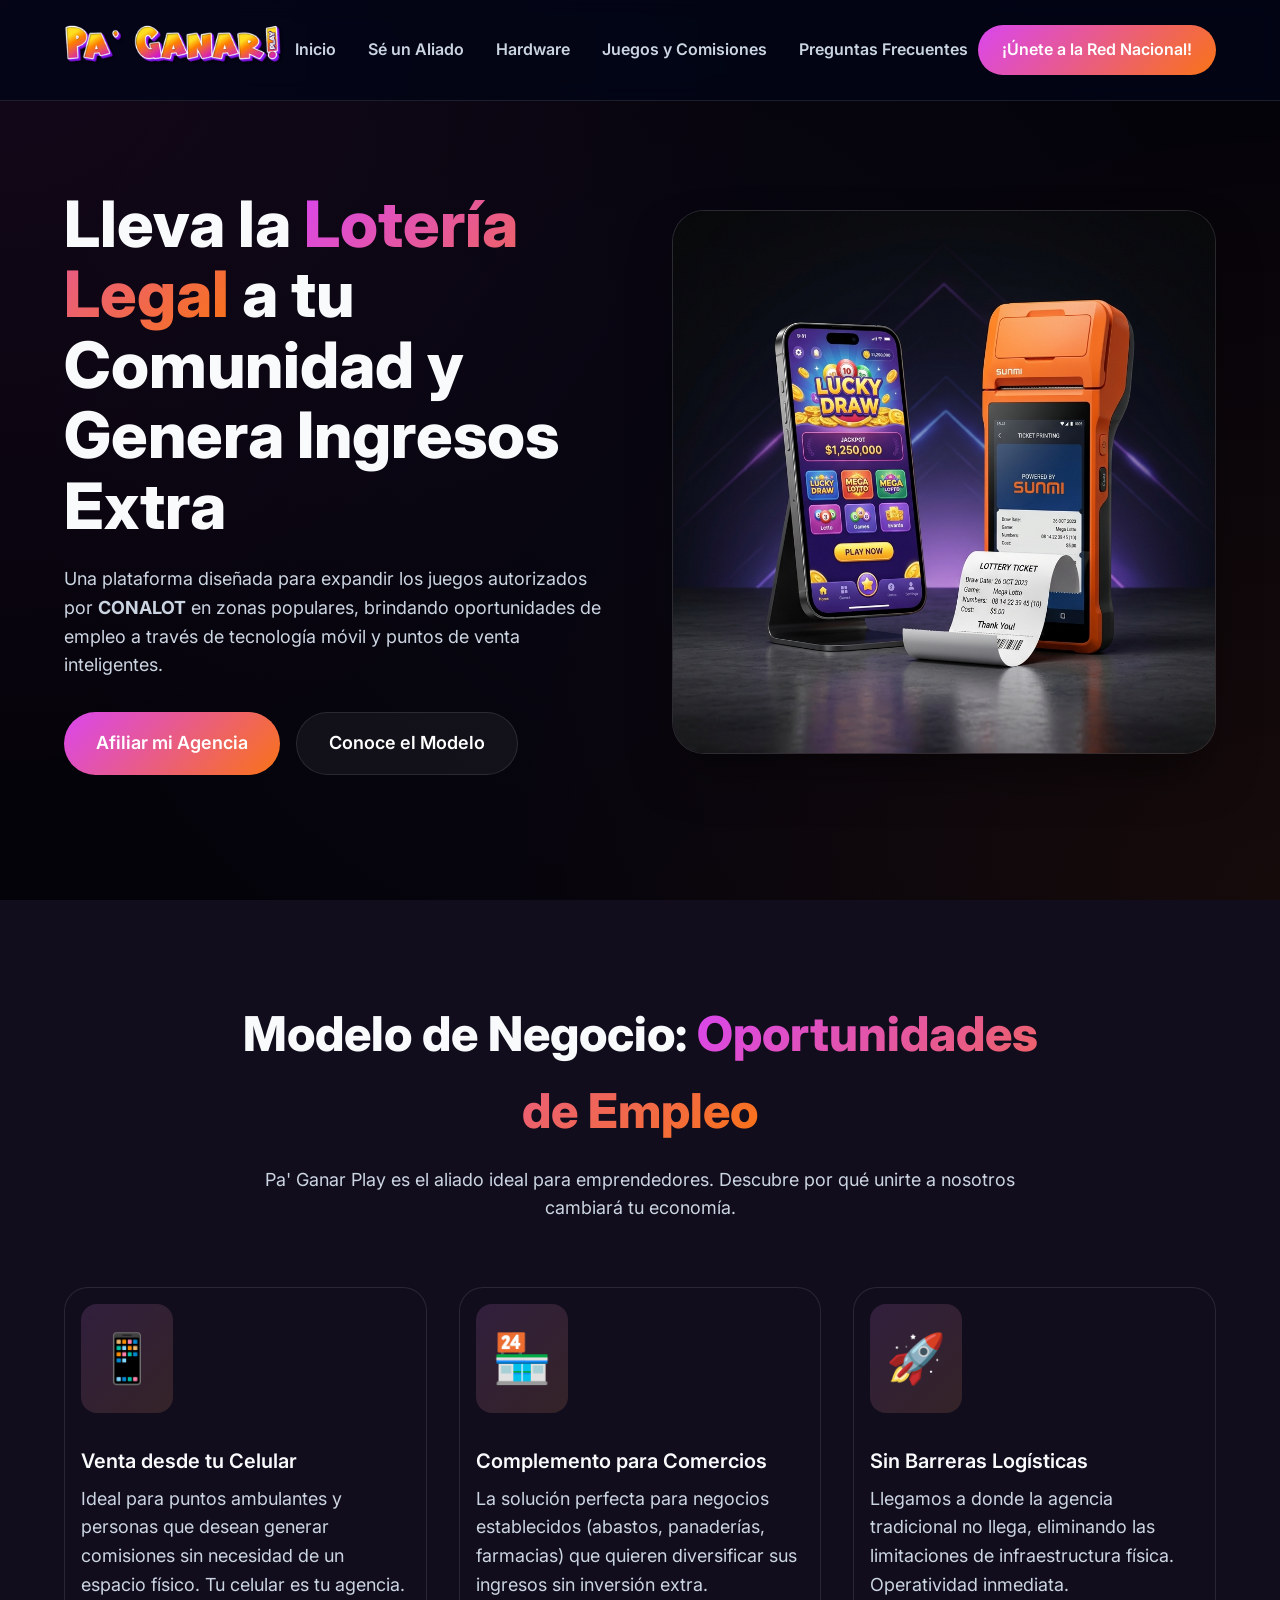
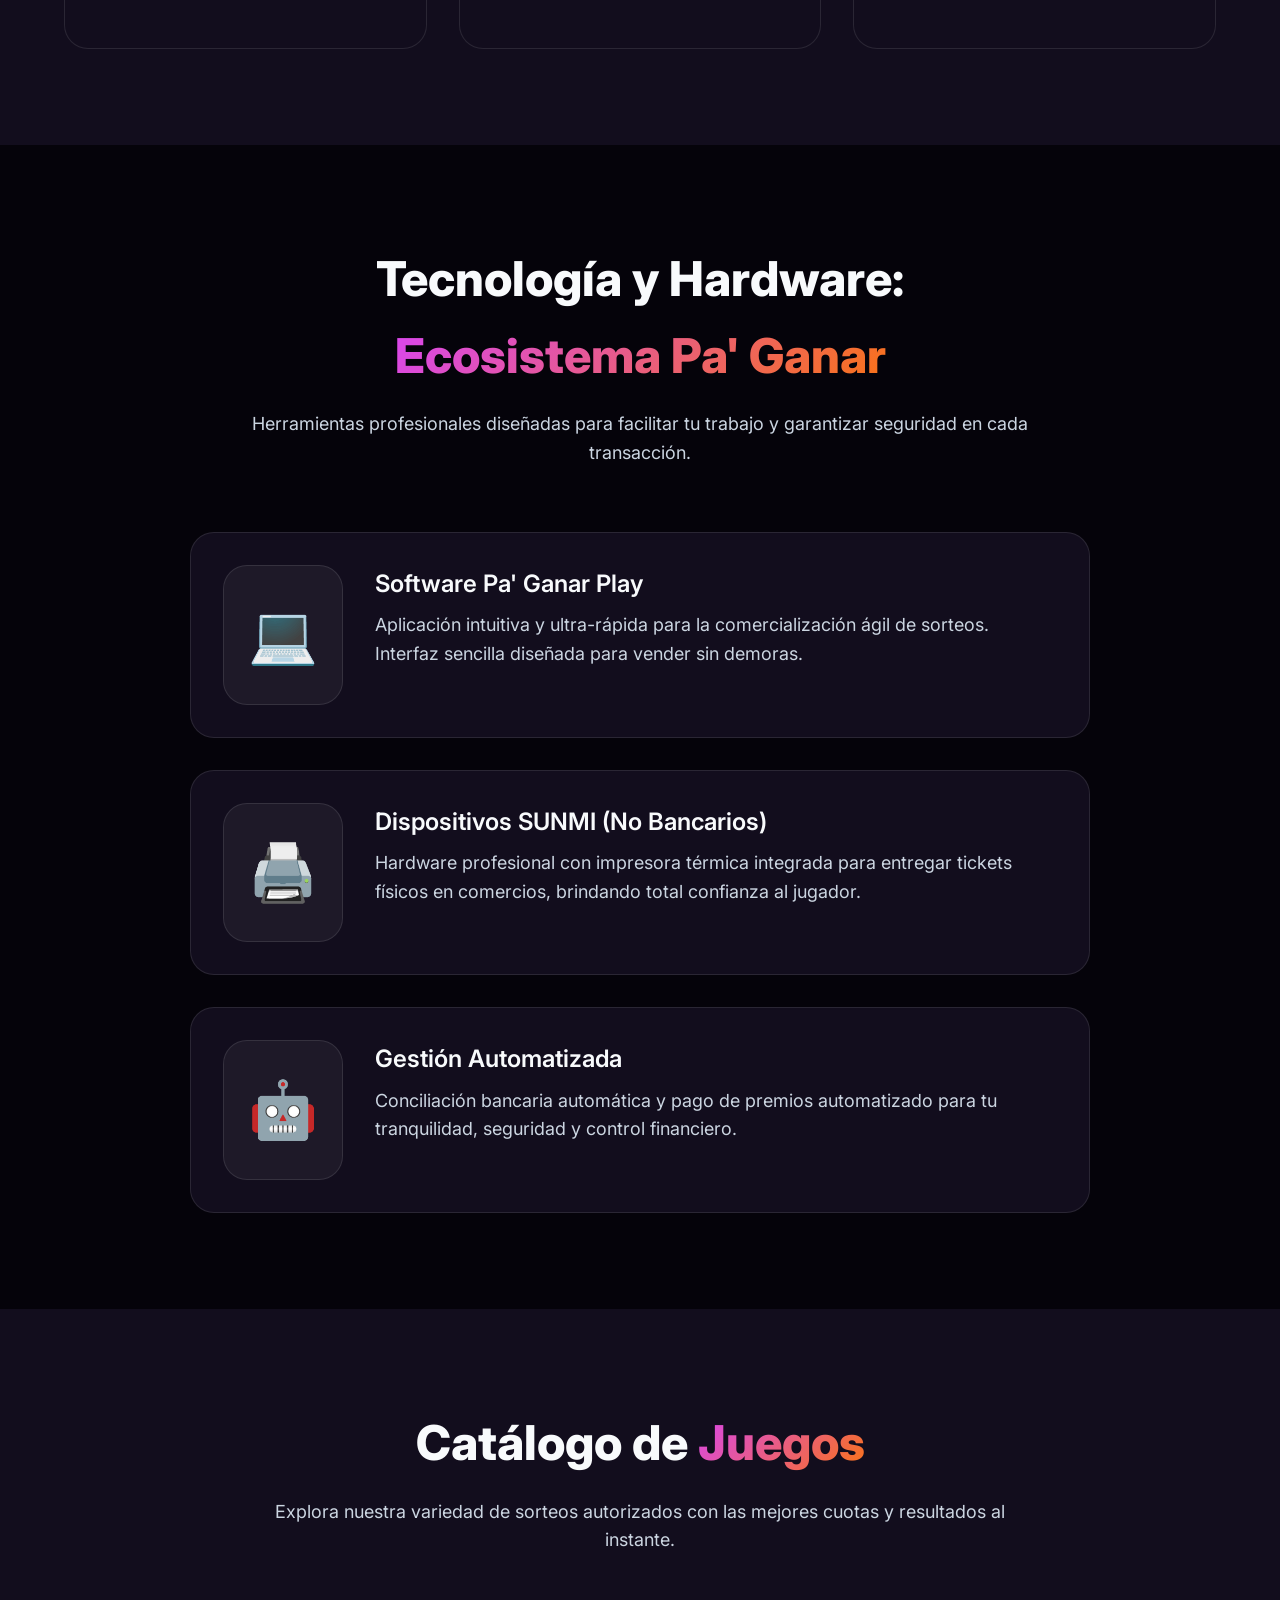
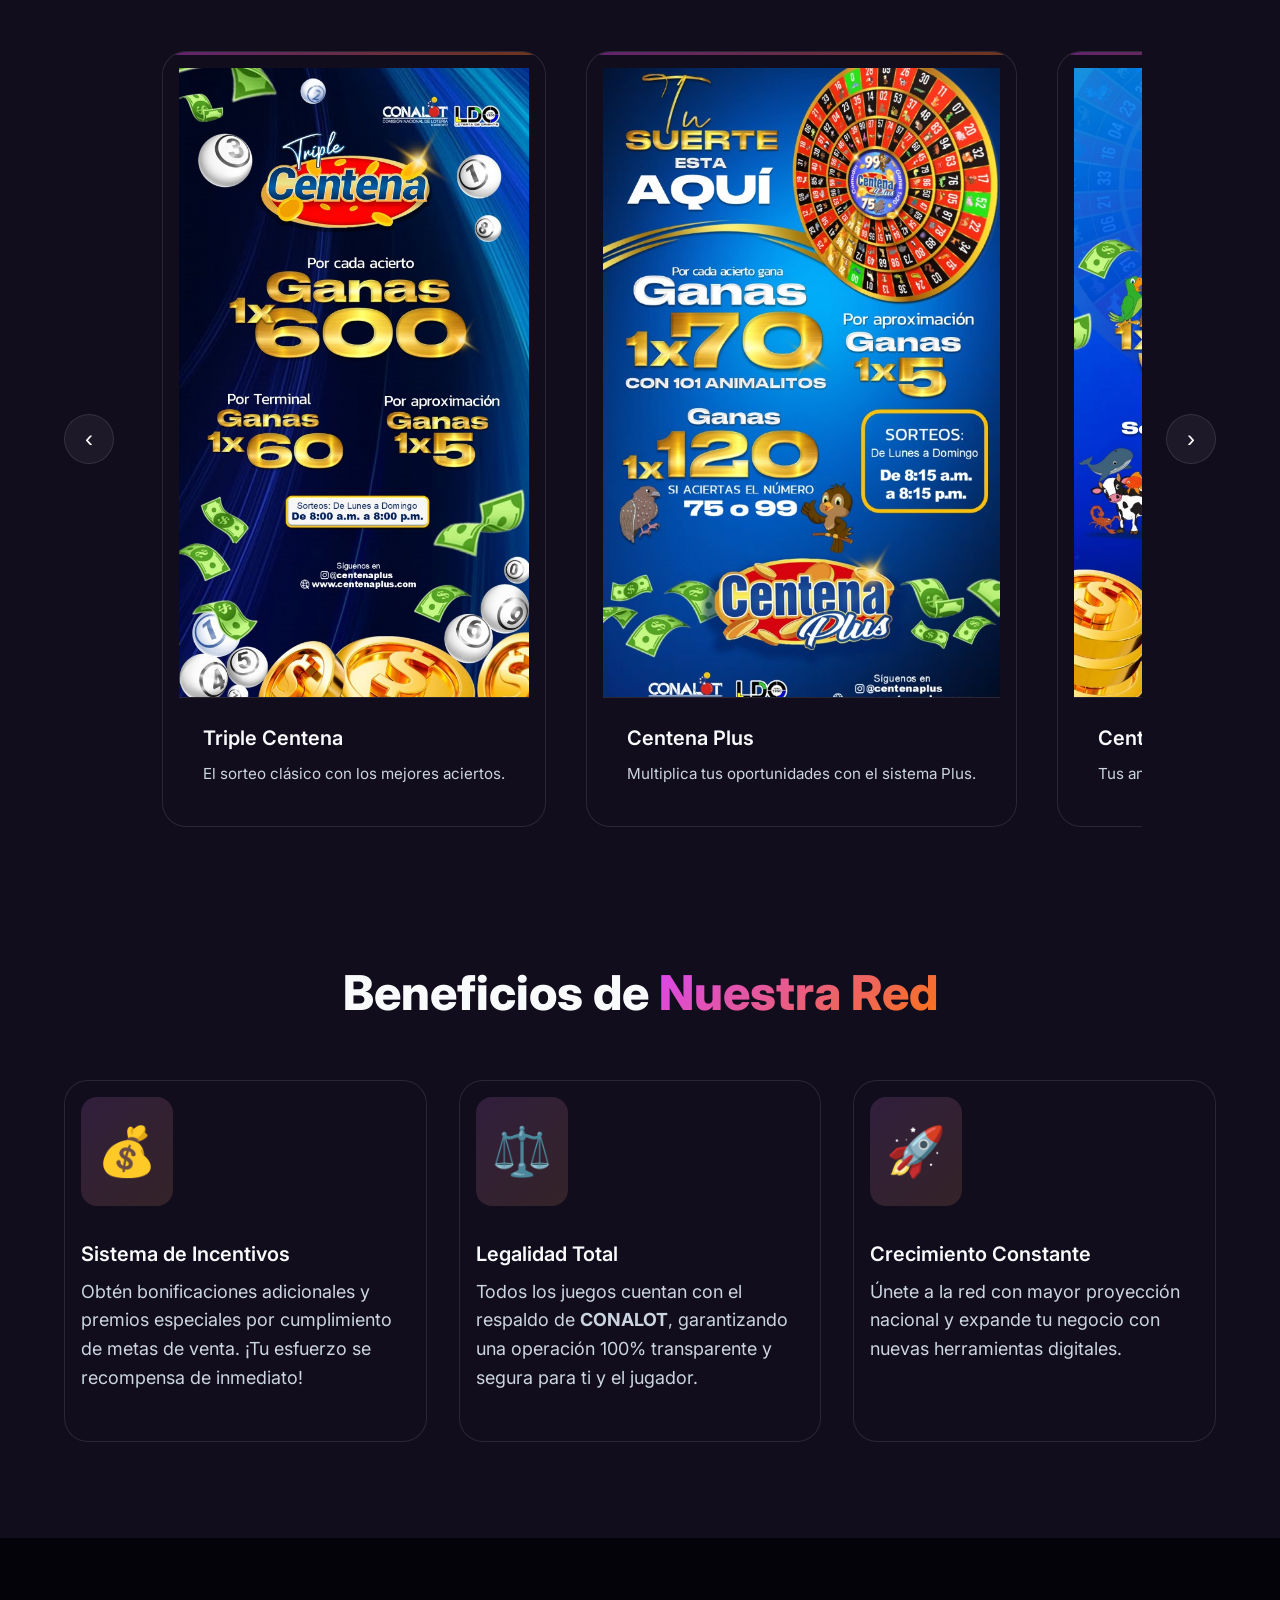
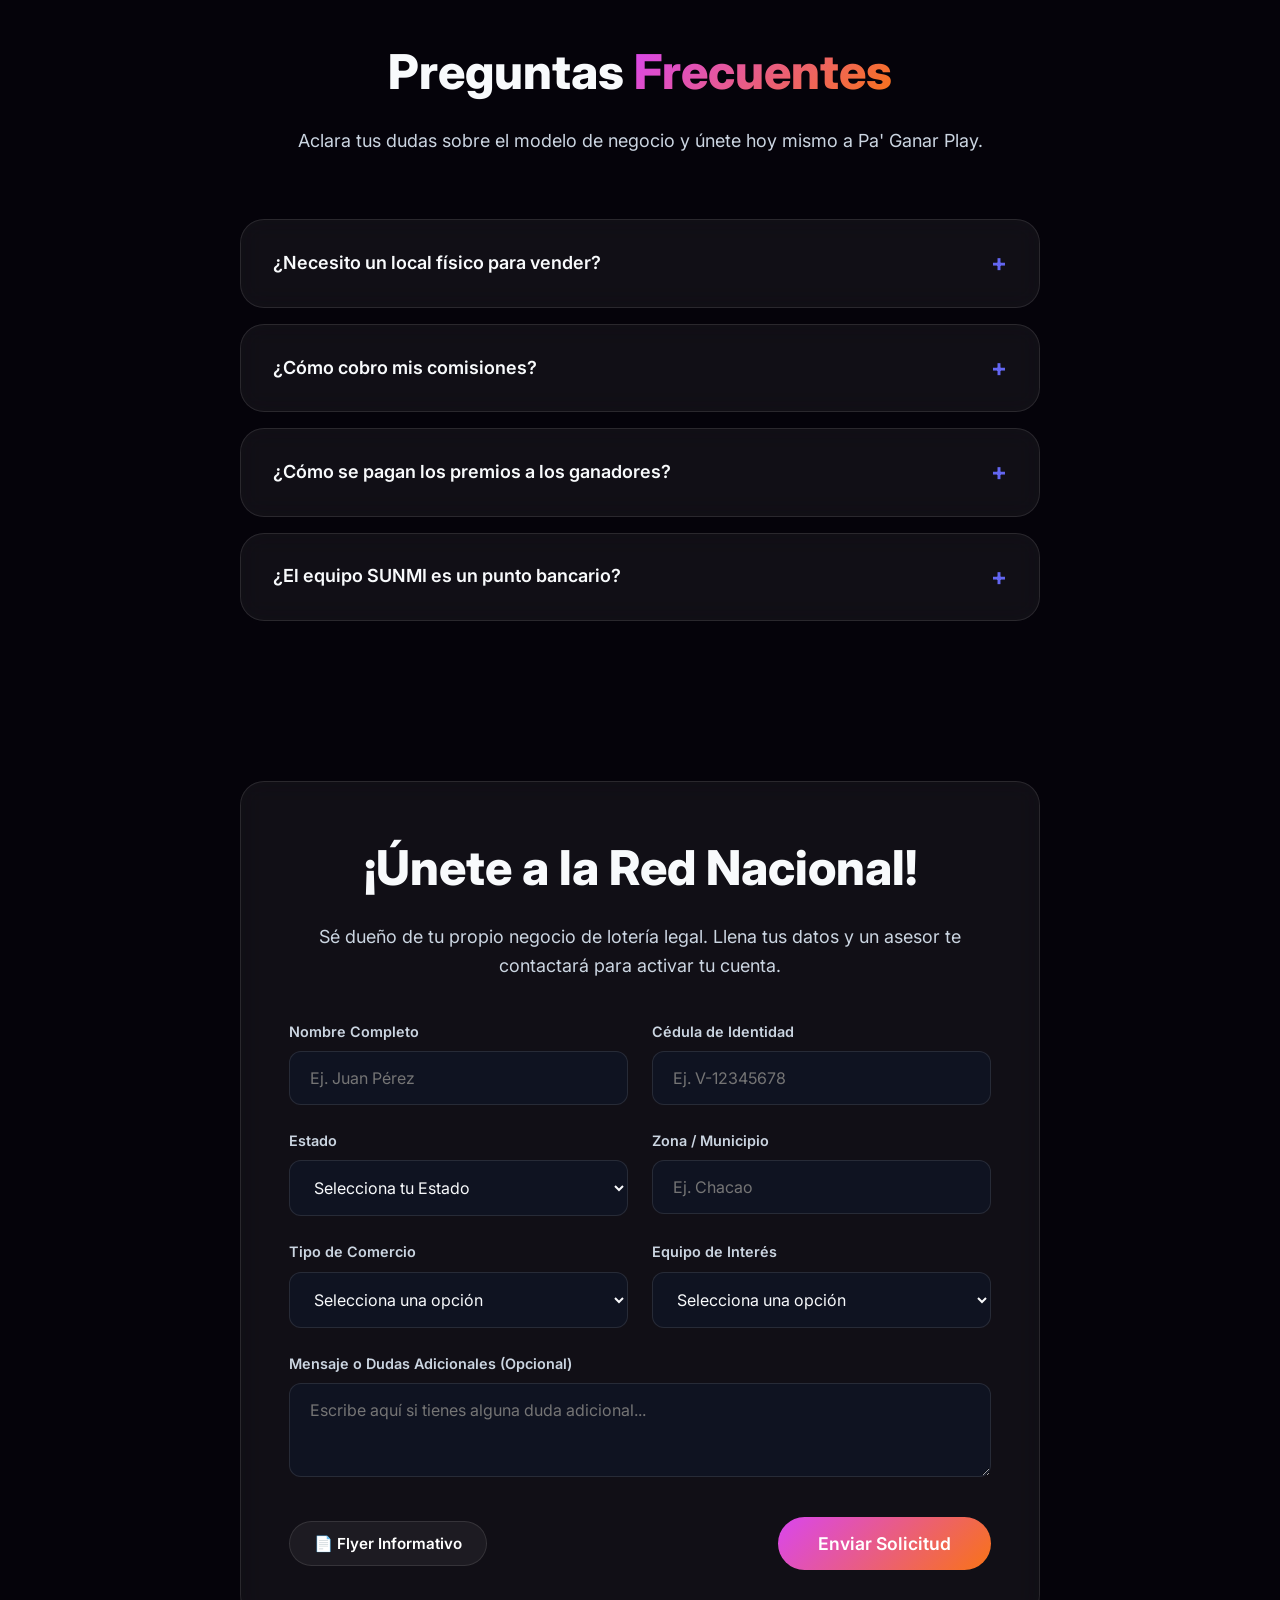
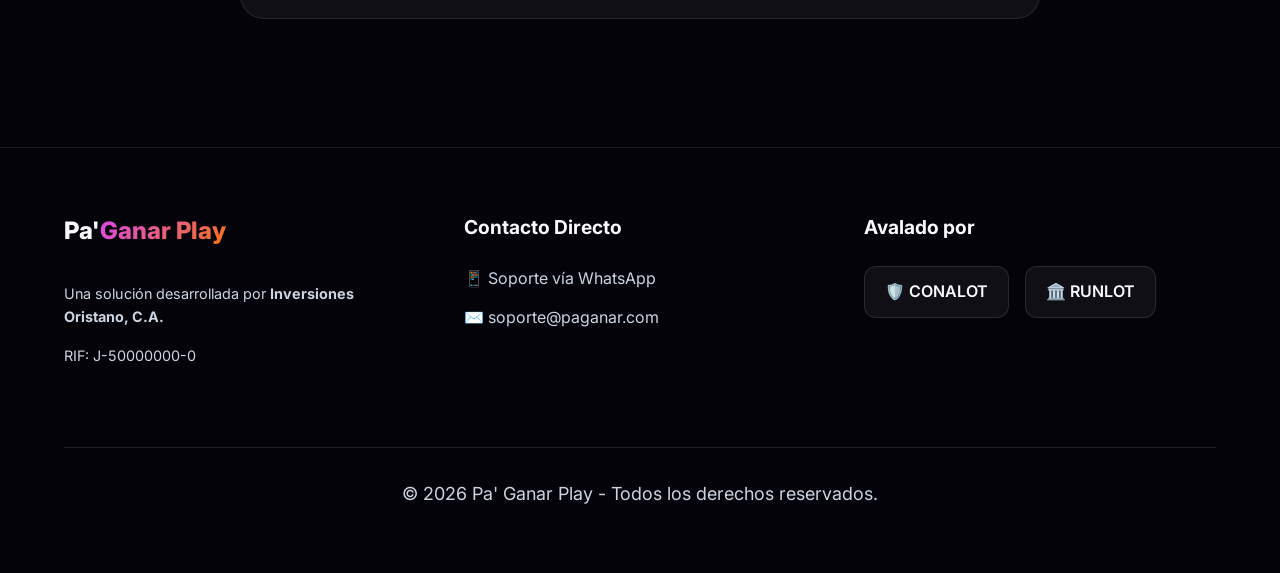
==== index.html @ 0c9e374b "Update index.html" ====
<!DOCTYPE html>
<html lang="es">
<head>
    <meta charset="UTF-8">
    <meta name="viewport" content="width=device-width, initial-scale=1.0">
    <title>Pa' Ganar Play - Red Nacional de Loterías</title>
    <meta name="description" content="Únete a la Red Nacional Pa' Ganar Play y genera ingresos extra con la venta de lotería legal. Tecnología móvil y puntos de venta inteligentes SUNMI.">
    <link href="https://fonts.googleapis.com/css2?family=Inter:wght@300;400;600;800&display=swap" rel="stylesheet">
    <link rel="stylesheet" href="home.css">
</head>
<body>
    <!-- Navbar -->
    <nav class="navbar">
        <div class="logo"><img src="logopaganar.png" alt="" class="paganarlogo"></div>
        <ul class="nav-links">
            <li><a href="#inicio">Inicio</a></li>
            <li><a href="#aliado">Sé un Aliado</a></li>
            <li><a href="#hardware">Hardware</a></li>
            <li><a href="#juegos">Juegos y Comisiones</a></li>
            <li><a href="#faq">Preguntas Frecuentes</a></li>
        </ul>
        <a href="#registro" class="btn btn-primary">¡Únete a la Red Nacional!</a>
    </nav>

    <!-- Hero -->
    <header id="inicio" class="hero">
        <div class="hero-content">
            <h1 class="animate-up">Lleva la <span class="gradient-text">Lotería Legal</span> a tu Comunidad y Genera Ingresos Extra</h1>
            <p class="animate-up delay-1">Una plataforma diseñada para expandir los juegos autorizados por <strong>CONALOT</strong> en zonas populares, brindando oportunidades de empleo a través de tecnología móvil y puntos de venta inteligentes.</p>
            <div class="hero-buttons animate-up delay-2">
                <a href="#registro" class="btn btn-primary lg">Afiliar mi Agencia</a>
                <a href="#aliado" class="btn btn-secondary lg">Conoce el Modelo</a>
            </div>
        </div>
        <div class="hero-visual animate-up delay-3">
            <img src="hero_composition.png" alt="Pa' Ganar Play en celular y SUNMI" class="hero-img glass">
        </div>
    </header>

    <!-- Modelo de Negocio -->
    <section id="aliado" class="features" style="background-color: var(--bg-dark);">
        <div class="section-header">
            <h2 class="animate-up">Modelo de Negocio: <span class="highlight">Oportunidades de Empleo</span></h2>
            <p class="animate-up delay-1">Pa' Ganar Play es el aliado ideal para emprendedores. Descubre por qué unirte a nosotros cambiará tu economía.</p>
        </div>
        <div class="grid">
            <div class="feature-card glass-hover animate-up delay-1">
                <div class="icon-wrapper">📱</div>
                <h3>Venta desde tu Celular</h3>
                <p>Ideal para puntos ambulantes y personas que desean generar comisiones sin necesidad de un espacio físico. Tu celular es tu agencia.</p>
            </div>
            <div class="feature-card glass-hover animate-up delay-2">
                <div class="icon-wrapper">🏪</div>
                <h3>Complemento para Comercios</h3>
                <p>La solución perfecta para negocios establecidos (abastos, panaderías, farmacias) que quieren diversificar sus ingresos sin inversión extra.</p>
            </div>
            <div class="feature-card glass-hover animate-up delay-3">
                <div class="icon-wrapper">🚀</div>
                <h3>Sin Barreras Logísticas</h3>
                <p>Llegamos a donde la agencia tradicional no llega, eliminando las limitaciones de infraestructura física. Operatividad inmediata.</p>
            </div>
        </div>
    </section>

    <!-- Tecnología y Hardware -->
    <section id="hardware" class="features">
        <div class="section-header">
            <h2 class="animate-up">Tecnología y Hardware: <span class="highlight">Ecosistema Pa' Ganar</span></h2>
            <p class="animate-up delay-1">Herramientas profesionales diseñadas para facilitar tu trabajo y garantizar seguridad en cada transacción.</p>
        </div>
        <div class="ecosystem-flex">
            <div class="eco-item glass-hover animate-up">
                <div class="eco-icon">💻</div>
                <div class="eco-content">
                    <h3>Software Pa' Ganar Play</h3>
                    <p>Aplicación intuitiva y ultra-rápida para la comercialización ágil de sorteos. Interfaz sencilla diseñada para vender sin demoras.</p>
                </div>
            </div>
            <div class="eco-item glass-hover animate-up delay-1">
                <div class="eco-icon">🖨️</div>
                <div class="eco-content">
                    <h3>Dispositivos SUNMI (No Bancarios)</h3>
                    <p>Hardware profesional con impresora térmica integrada para entregar tickets físicos en comercios, brindando total confianza al jugador.</p>
                </div>
            </div>
            <div class="eco-item glass-hover animate-up delay-2">
                <div class="eco-icon">🤖</div>
                <div class="eco-content">
                    <h3>Gestión Automatizada</h3>
                    <p>Conciliación bancaria automática y pago de premios automatizado para tu tranquilidad, seguridad y control financiero.</p>
                </div>
            </div>
        </div>
    </section>

    <!-- Juegos Disponibles y Galería -->
    <section id="juegos" class="features" style="background-color: var(--bg-dark);">
        <div class="section-header">
            <h2 class="animate-up">Catálogo de <span class="highlight">Juegos</span></h2>
            <p class="animate-up delay-1">Explora nuestra variedad de sorteos autorizados con las mejores cuotas y resultados al instante.</p>
        </div>

        <!-- Game Slider Container -->
        <div class="slider-wrapper animate-up delay-2">
            <button class="slider-btn prev" id="prevGame">‹</button>
            <div class="games-slider" id="gamesSlider">
                <!-- Game Card 1 -->
                <div class="game-card glass-hover">
                    <div class="game-img">
                        <img src="triplecentena.jpeg" alt="Triple Centena">
                    </div>
                    <div class="game-info">
                        <h3>Triple Centena</h3>
                        <p>El sorteo clásico con los mejores aciertos.</p>
                    </div>
                </div>
                <!-- Game Card 2 -->
                <div class="game-card glass-hover">
                    <div class="game-img">
                        <img src="centenaplus.jpeg" alt="Centena Plus">
                    </div>
                    <div class="game-info">
                        <h3>Centena Plus</h3>
                        <p>Multiplica tus oportunidades con el sistema Plus.</p>
                    </div>
                </div>
                <!-- Game Card 3 -->
                <div class="game-card glass-hover">
                    <div class="game-img">
                        <img src="centenaanimal.jpeg" alt="Centena Animal">
                    </div>
                    <div class="game-info">
                        <h3>Centena Animal</h3>
                        <p>Tus animalitos favoritos en formato centena.</p>
                    </div>
                </div>
                <!-- Game Card 4 -->
                <div class="game-card glass-hover">
                    <div class="game-img-placeholder">
                        <span>Imagen: Zoo Millonario</span>
                    </div>
                    <div class="game-info">
                        <h3>Zoo Millonario</h3>
                        <p>El sorteo de animalitos con más tradición.</p>
                    </div>
                </div>
                <!-- Game Card 5 -->
                <div class="game-card glass-hover">
                    <div class="game-img-placeholder">
                        <span>Imagen: La Granjita</span>
                    </div>
                    <div class="game-info">
                        <h3>La Granjita</h3>
                        <p>Gana con los personajes de la granja.</p>
                    </div>
                </div>
                <!-- Game Card 6 -->
                <div class="game-card glass-hover">
                    <div class="game-img-placeholder">
                        <span>Imagen: Lotto Activo</span>
                    </div>
                    <div class="game-info">
                        <h3>Lotto Activo</h3>
                        <p>Resultados cada hora y múltiples premios.</p>
                    </div>
                </div>
                <!-- Game Card 7 -->
                <div class="game-card glass-hover">
                    <div class="game-img-placeholder">
                        <span>Imagen: Ruleta Activa</span>
                    </div>
                    <div class="game-info">
                        <h3>Ruleta Activa</h3>
                        <p>La emoción de la ruleta en tus manos.</p>
                    </div>
                </div>
            </div>
            <button class="slider-btn next" id="nextGame">›</button>
        </div>

        <div class="section-header" style="margin-top: 6rem; margin-bottom: 3rem;">
            <h2 class="animate-up">Beneficios de <span class="highlight">Nuestra Red</span></h2>
        </div>
        
        <div class="grid">
            <div class="feature-card glass-hover animate-up">
                <div class="icon-wrapper">💰</div>
                <h3>Sistema de Incentivos</h3>
                <p>Obtén bonificaciones adicionales y premios especiales por cumplimiento de metas de venta. ¡Tu esfuerzo se recompensa de inmediato!</p>
            </div>
            <div class="feature-card glass-hover animate-up delay-1">
                <div class="icon-wrapper">⚖️</div>
                <h3>Legalidad Total</h3>
                <p>Todos los juegos cuentan con el respaldo de <strong>CONALOT</strong>, garantizando una operación 100% transparente y segura para ti y el jugador.</p>
            </div>
            <div class="feature-card glass-hover animate-up delay-2">
                <div class="icon-wrapper">🚀</div>
                <h3>Crecimiento Constante</h3>
                <p>Únete a la red con mayor proyección nacional y expande tu negocio con nuevas herramientas digitales.</p>
            </div>
        </div>
    </section>

    <!-- FAQ -->
    <section id="faq" class="features faq-section">
        <div class="section-header">
            <h2 class="animate-up">Preguntas <span class="highlight">Frecuentes</span></h2>
            <p class="animate-up delay-1">Aclara tus dudas sobre el modelo de negocio y únete hoy mismo a Pa' Ganar Play.</p>
        </div>
        <div class="faq-container animate-up delay-2">
            <div class="faq-item glass">
                <div class="faq-question">
                    <h3>¿Necesito un local físico para vender?</h3>
                    <span class="faq-icon">+</span>
                </div>
                <div class="faq-answer">
                    <p>No, puedes vender de forma ambulante directamente desde tu celular con la App. Si tienes un negocio establecido, nuestra plataforma también es el complemento perfecto para diversificar tus ingresos.</p>
                </div>
            </div>
            <div class="faq-item glass">
                <div class="faq-question">
                    <h3>¿Cómo cobro mis comisiones?</h3>
                    <span class="faq-icon">+</span>
                </div>
                <div class="faq-answer">
                    <p>Las comisiones se manejan a través de un sistema de pago con conciliación bancaria automática. Tendrás reportes transparentes y el dinero disponible rápidamente y sin complicaciones.</p>
                </div>
            </div>
            <div class="faq-item glass">
                <div class="faq-question">
                    <h3>¿Cómo se pagan los premios a los ganadores?</h3>
                    <span class="faq-icon">+</span>
                </div>
                <div class="faq-answer">
                    <p>Contamos con un sistema automatizado para el pago de premios. Esto garantiza agilidad y elimina los riesgos de manejar grandes cantidades de efectivo, brindando seguridad y confianza al cliente y al vendedor.</p>
                </div>
            </div>
            <div class="faq-item glass">
                <div class="faq-question">
                    <h3>¿El equipo SUNMI es un punto bancario?</h3>
                    <span class="faq-icon">+</span>
                </div>
                <div class="faq-answer">
                    <p>No, los dispositivos SUNMI son hardware de última tecnología exclusivo para la comercialización de lotería y la impresión térmica de tickets físicos. No procesan tarjetas bancarias, operan únicamente con el saldo de la plataforma.</p>
                </div>
            </div>
        </div>
    </section>

    <!-- Formulario de Registro -->
    <section id="registro" class="cta-section">
        <div class="cta-box glass form-container">
            <h2>¡Únete a la Red Nacional!</h2>
            <p style="margin-bottom: 2.5rem;">Sé dueño de tu propio negocio de lotería legal. Llena tus datos y un asesor te contactará para activar tu cuenta.</p>
            
            <form id="registro-form" class="registration-form">
                <div class="form-row">
                    <div class="form-group">
                        <label for="nombre">Nombre Completo</label>
                        <input type="text" id="nombre" name="nombre" placeholder="Ej. Juan Pérez" required>
                    </div>
                    <div class="form-group">
                        <label for="cedula">Cédula de Identidad</label>
                        <input type="text" id="cedula" name="cedula" placeholder="Ej. V-12345678" required>
                    </div>
                </div>
                <div class="form-row">
                    <div class="form-group">
                        <label for="estado">Estado</label>
                        <select id="estado" name="estado" required>
                            <option value="" disabled selected>Selecciona tu Estado</option>
                            <option value="Distrito Capital">Distrito Capital</option>
                            <option value="Miranda">Miranda</option>
                            <option value="Carabobo">Carabobo</option>
                            <option value="Zulia">Zulia</option>
                            <option value="Lara">Lara</option>
                            <option value="Otro">Otro estado...</option>
                        </select>
                    </div>
                    <div class="form-group">
                        <label for="municipio">Zona / Municipio</label>
                        <input type="text" id="municipio" name="municipio" placeholder="Ej. Chacao" required>
                    </div>
                </div>
                <div class="form-row">
                    <div class="form-group">
                        <label for="tipo_comercio">Tipo de Comercio</label>
                        <select id="tipo_comercio" name="tipo_comercio" required>
                            <option value="" disabled selected>Selecciona una opción</option>
                            <option value="Ambulante / Vendedor Libre">Ambulante / Vendedor Libre</option>
                            <option value="Local Establecido">Local Establecido</option>
                        </select>
                    </div>
                    <div class="form-group">
                        <label for="equipo">Equipo de Interés</label>
                        <select id="equipo" name="equipo" required>
                            <option value="" disabled selected>Selecciona una opción</option>
                            <option value="App Móvil (Celular)">App Móvil (Celular)</option>
                            <option value="Dispositivo SUNMI con impresora">Dispositivo SUNMI con impresora</option>
                        </select>
                    </div>
                </div>
                <div class="form-group">
                    <label for="mensaje">Mensaje o Dudas Adicionales (Opcional)</label>
                    <textarea id="mensaje" name="mensaje" rows="3" placeholder="Escribe aquí si tienes alguna duda adicional..."></textarea>
                </div>
                
                <div class="form-actions">
                    <button type="button" class="btn btn-secondary btn-pdf" title="Descargar PDF Informativo">📄 Flyer Informativo</button>
                    <button type="submit" class="btn btn-primary pulse submit-btn">Enviar Solicitud</button>
                </div>
            </form>
        </div>
    </section>

    <!-- Footer -->
    <footer>
        <div class="footer-content">
            <div class="footer-info">
                <div class="logo" style="margin-bottom: 1rem;">Pa'<span class="highlight">Ganar Play</span></div>
                <p style="font-size: 0.9rem; margin-bottom: 0;">Una solución desarrollada por <strong>Inversiones Oristano, C.A.</strong></p>
                <p style="font-size: 0.9rem;">RIF: J-50000000-0</p>
            </div>
            <div class="footer-links">
                <h4>Contacto Directo</h4>
                <ul>
                    <li><a href="https://wa.me/580000000000" class="footer-link">📱 Soporte vía WhatsApp</a></li>
                    <li><a href="mailto:soporte@paganar.com" class="footer-link">✉️ soporte@paganar.com</a></li>
                </ul>
            </div>
            <div class="footer-trust">
                <h4>Avalado por</h4>
                <div class="trust-badges">
                    <div class="badge">🛡️ CONALOT</div>
                    <div class="badge">🏛️ RUNLOT</div>
                </div>
            </div>
        </div>
        <div class="footer-bottom">
            <p>&copy; 2026 Pa' Ganar Play - Todos los derechos reservados.</p>
        </div>
    </footer>

    <script src="home.js"></script>
</body>
</html>
---- home.css ----
:root {
  --bg-dark: #120d1d;
  --bg-darker: #05030a;
  --primary: #6366f1;
  --primary-hover: #4f46e5;
  --secondary: #334155;
  --text-main: #f8fafc;
  --text-muted: #cbd5e1;
  --gradient-1: #8b5cf6;
  --gradient-2: #3b82f6;
  --brand-gradient: linear-gradient(135deg, #d946ef 0%, #f97316 100%);
  --brand-glow: rgba(217, 70, 239, 0.1);
  --glass-bg: rgba(255, 255, 255, 0.05);
  --glass-border: rgba(255, 255, 255, 0.1);
}

* {
  margin: 0;
  padding: 0;
  box-sizing: border-box;
}

body {
  font-family: "Inter", sans-serif;
  background-color: var(--bg-darker);
  color: var(--text-main);
  line-height: 1.6;
  overflow-x: hidden;
  background-image:
    radial-gradient(circle at 0% 0%, rgba(217, 70, 239, 0.07), transparent 50%),
    radial-gradient(
      circle at 100% 100%,
      rgba(249, 115, 22, 0.07),
      transparent 50%
    ),
    radial-gradient(
      circle at 50% 50%,
      rgba(99, 102, 241, 0.03),
      transparent 80%
    );
  background-attachment: fixed;
}

/* Typography */
h1 {
  font-size: clamp(2.5rem, 5vw, 4.5rem);
  font-weight: 800;
  line-height: 1.1;
  margin-bottom: 1.5rem;
}
h2 {
  font-size: clamp(2rem, 4vw, 3rem);
  font-weight: 800;
  margin-bottom: 1rem;
}
h3 {
  font-size: 1.25rem;
  margin-bottom: 0.5rem;
  font-weight: 600;
}
p {
  font-size: 1.125rem;
  color: var(--text-muted);
  margin-bottom: 2rem;
}

.highlight {
  background: var(--brand-gradient);
  -webkit-background-clip: text;
  -webkit-text-fill-color: transparent;
  background-clip: text;
  font-weight: 800;
}
.gradient-text {
  background: var(--brand-gradient);
  -webkit-background-clip: text;
  -webkit-text-fill-color: transparent;
  background-clip: text;
}

/* Navbar */
.navbar {
  display: flex;
  justify-content: space-between;
  align-items: center;
  padding: 1.5rem 5%;
  position: fixed;
  width: 100%;
  top: 0;
  z-index: 100;
  backdrop-filter: blur(10px);
  background: rgba(2, 6, 23, 0.8);
  border-bottom: 1px solid var(--glass-border);
}

.logo {
  font-size: 1.5rem;
  font-weight: 800;
}
.nav-links {
  display: flex;
  list-style: none;
  gap: 2rem;
}
.nav-links a {
  color: var(--text-muted);
  text-decoration: none;
  font-weight: 600;
  transition: color 0.3s;
}
.nav-links a:hover {
  color: var(--text-main);
}

/* Buttons */
.btn {
  display: inline-flex;
  align-items: center;
  justify-content: center;
  padding: 0.75rem 1.5rem;
  border-radius: 999px;
  font-weight: 600;
  text-decoration: none;
  transition: all 0.3s cubic-bezier(0.4, 0, 0.2, 1);
  cursor: pointer;
  border: none;
  font-family: "Inter", sans-serif;
}
.btn-primary {
  background: var(--brand-gradient);
  color: white;
}
.btn-primary:hover {
  filter: brightness(1.1);
  transform: translateY(-2px);
  box-shadow: 0 10px 20px -10px #d946ef;
}
.btn-secondary {
  background: var(--glass-bg);
  color: white;
  border: 1px solid var(--glass-border);
}
.btn-secondary:hover {
  background: rgba(255, 255, 255, 0.1);
  transform: translateY(-2px);
}
.btn.lg {
  padding: 1rem 2rem;
  font-size: 1.125rem;
}

/* Glassmorphism */
.glass {
  background: var(--glass-bg);
  backdrop-filter: blur(12px);
  border: 1px solid var(--glass-border);
  border-radius: 1.5rem;
  padding: 2rem;
}
.glass-hover {
  background: var(--bg-dark);
  border: 1px solid var(--glass-border);
  border-radius: 1.5rem;
  padding: 1rem;
  transition: all 0.4s ease;
}
.glass-hover:hover {
  transform: translateY(-10px);
  border-color: var(--primary);
  box-shadow: 0 20px 40px -15px rgba(99, 102, 241, 0.3);
}

/* Hero Section */
.hero {
  min-height: 100vh;
  display: flex;
  align-items: center;
  justify-content: space-between;
  padding: 8rem 5% 4rem;
  gap: 4rem;
}
.hero-content {
  flex: 1;
  max-width: 650px;
}
.hero-buttons {
  display: flex;
  gap: 1rem;
  flex-wrap: wrap;
}

.hero-visual {
  flex: 1;
  display: flex;
  justify-content: center;
  align-items: center;
}
.hero-img {
  max-width: 100%;
  height: auto;
  border-radius: 2rem;
  box-shadow: 0 25px 50px -12px rgba(0, 0, 0, 0.5);
  animation: float 6s ease-in-out infinite;
  padding: 0;
}

/* Features Generic */
.features {
  padding: 6rem 5%;
}
.section-header {
  text-align: center;
  max-width: 800px;
  margin: 0 auto 4rem;
}
.grid {
  display: grid;
  grid-template-columns: repeat(auto-fit, minmax(300px, 1fr));
  gap: 2rem;
}
.icon-wrapper {
  font-size: 3rem;
  margin-bottom: 1.5rem;
  display: inline-block;
  padding: 1rem;
  background: var(--glass-bg);
  border-radius: 1rem;
  position: relative;
  overflow: hidden;
}

.icon-wrapper::after {
  content: "";
  position: absolute;
  inset: 0;
  background: var(--brand-gradient);
  opacity: 0.1;
  z-index: -1;
  transition: opacity 0.3s ease;
}

.feature-card:hover .icon-wrapper::after {
  opacity: 0.2;
}

/* Ecosystem Layout (Horizontal stacked or grid) */
.ecosystem-flex {
  display: flex;
  flex-direction: column;
  gap: 2rem;
  max-width: 900px;
  margin: 0 auto;
}
.eco-item {
  display: flex;
  align-items: flex-start;
  gap: 2rem;
  padding: 2rem;
}
.eco-icon {
  font-size: 3.5rem;
  background: var(--glass-bg);
  padding: 1.5rem;
  border-radius: 1.5rem;
  border: 1px solid var(--glass-border);
  flex-shrink: 0;
}
.eco-content h3 {
  font-size: 1.5rem;
  margin-bottom: 0.5rem;
  color: var(--text-main);
}
.eco-content p {
  margin-bottom: 0;
}

/* Game Slider */
.slider-wrapper {
  position: relative;
  max-width: 1400px;
  margin: 0 auto;
  display: flex;
  align-items: center;
  gap: 1.5rem;
}

.games-slider {
  display: flex;
  overflow-x: auto;
  scroll-behavior: smooth;
  gap: 2.5rem;
  padding: 2rem 1.5rem;
  scrollbar-width: none; /* Firefox */
}

.games-slider::-webkit-scrollbar {
  display: none; /* Chrome, Safari, Opera */
}

.game-card {
  min-width: 350px;
  flex: 0 0 auto;
  background: var(--bg-dark);
  border: 1px solid var(--glass-border);
  border-radius: 1.5rem;
  overflow: hidden;
  transition: all 0.4s ease;
  position: relative;
}

.game-card::before {
  content: "";
  position: absolute;
  top: 0;
  left: 0;
  width: 100%;
  height: 3px;
  background: var(--brand-gradient);
  opacity: 0.4;
  transition: opacity 0.3s ease;
  z-index: 2;
}

.game-card:hover::before {
  opacity: 1;
}

.game-card:hover {
  transform: translateY(-10px);
  border-color: var(--primary);
  box-shadow: 0 20px 40px -15px rgba(99, 102, 241, 0.3);
}
.paganarlogo {
  width: 220px;
}
.game-img {
  width: 100%;
  height: 630px;
  overflow: hidden;
  border-bottom: 1px solid var(--glass-border);
  background: var(--bg-dark);
}

.game-img-placeholder {
  width: 100%;
  height: 500px;
  background: linear-gradient(
    135deg,
    rgba(99, 102, 241, 0.1),
    rgba(139, 92, 246, 0.1)
  );
  display: flex;
  align-items: center;
  justify-content: center;
  color: var(--text-muted);
  font-size: 0.9rem;
  border-bottom: 1px solid var(--glass-border);
}

.game-img img {
  width: 100%;
  height: 100%;
  object-fit: cover;
  transition: transform 0.5s ease;
}

.game-card:hover .game-img img {
  transform: scale(1.1);
}

.game-info {
  padding: 1.5rem;
}

.game-info h3 {
  margin-bottom: 0.5rem;
  color: var(--text-main);
}

.game-info p {
  font-size: 0.95rem;
  margin-bottom: 0;
  color: var(--text-muted);
}

.slider-btn {
  width: 50px;
  height: 50px;
  border-radius: 50%;
  background: var(--glass-bg);
  border: 1px solid var(--glass-border);
  color: white;
  font-size: 1.5rem;
  cursor: pointer;
  display: flex;
  align-items: center;
  justify-content: center;
  transition: all 0.3s ease;
  z-index: 10;
  flex-shrink: 0;
}

.slider-btn:hover {
  background: var(--primary);
  border-color: var(--primary);
  transform: scale(1.1);
}

/* FAQ Section */
.faq-container {
  max-width: 800px;
  margin: 0 auto;
  display: flex;
  flex-direction: column;
  gap: 1rem;
}
.faq-item {
  padding: 0;
  overflow: hidden;
  transition: all 0.3s ease;
  cursor: pointer;
}
.faq-question {
  display: flex;
  justify-content: space-between;
  align-items: center;
  padding: 1.5rem 2rem;
}
.faq-question h3 {
  margin: 0;
  font-size: 1.125rem;
  font-weight: 600;
}
.faq-icon {
  font-size: 1.5rem;
  color: var(--primary);
  font-weight: bold;
  transition: transform 0.3s ease;
}
.faq-answer {
  max-height: 0;
  overflow: hidden;
  transition:
    max-height 0.4s ease,
    padding 0.4s ease;
  padding: 0 2rem;
}
.faq-answer p {
  margin-bottom: 1.5rem;
  font-size: 1rem;
}
.faq-item.active {
  border-color: var(--primary);
}
.faq-item.active .faq-icon {
  transform: rotate(45deg);
}
.faq-item.active .faq-answer {
  max-height: 500px;
}

/* CTA & Forms */
.cta-section {
  padding: 4rem 5% 8rem;
}
.form-container {
  max-width: 800px;
  margin: 0 auto;
  padding: 3rem;
  text-align: left;
}
.form-container h2 {
  text-align: center;
}
.form-container > p {
  text-align: center;
}

.registration-form {
  display: flex;
  flex-direction: column;
  gap: 1.5rem;
}
.form-row {
  display: flex;
  gap: 1.5rem;
}
.form-group {
  display: flex;
  flex-direction: column;
  gap: 0.5rem;
  flex: 1;
}
.form-group label {
  font-size: 0.9rem;
  font-weight: 600;
  color: var(--text-muted);
}

input,
select,
textarea {
  width: 100%;
  padding: 1rem 1.25rem;
  background: rgba(15, 23, 42, 0.6);
  border: 1px solid var(--glass-border);
  border-radius: 0.75rem;
  color: var(--text-main);
  font-family: "Inter", sans-serif;
  font-size: 1rem;
  transition: all 0.3s ease;
}
input:focus,
select:focus,
textarea:focus {
  outline: none;
  border-color: var(--primary);
  box-shadow: 0 0 0 3px rgba(99, 102, 241, 0.2);
  background: rgba(15, 23, 42, 0.9);
}
select option {
  background-color: var(--bg-dark);
  color: var(--text-main);
}
.form-actions {
  display: flex;
  justify-content: space-between;
  align-items: center;
  margin-top: 1rem;
  flex-wrap: wrap;
  gap: 1rem;
}
.btn-pdf {
  font-size: 0.95rem;
}
.submit-btn {
  font-size: 1.1rem;
  padding: 1rem 2.5rem;
  border-radius: 999px;
}

/* Footer */
footer {
  border-top: 1px solid var(--glass-border);
  padding: 4rem 5% 2rem;
  background: var(--bg-darker);
}
.footer-content {
  display: grid;
  grid-template-columns: repeat(auto-fit, minmax(250px, 1fr));
  gap: 3rem;
  margin-bottom: 3rem;
  max-width: 1200px;
  margin-left: auto;
  margin-right: auto;
}
.footer-info,
.footer-links,
.footer-trust {
  display: flex;
  flex-direction: column;
  gap: 1rem;
}
.footer-links h4,
.footer-trust h4 {
  font-size: 1.2rem;
  margin-bottom: 0.5rem;
  color: var(--text-main);
}
.footer-links ul {
  list-style: none;
  display: flex;
  flex-direction: column;
  gap: 0.8rem;
}
.footer-link {
  color: var(--text-muted);
  text-decoration: none;
  transition: color 0.3s;
}
.footer-link:hover {
  color: var(--primary);
}

.trust-badges {
  display: flex;
  gap: 1rem;
}
.badge {
  background: var(--glass-bg);
  padding: 0.75rem 1.25rem;
  border-radius: 0.75rem;
  border: 1px solid var(--glass-border);
  font-weight: 600;
  display: flex;
  align-items: center;
  gap: 0.5rem;
}

.footer-bottom {
  text-align: center;
  color: var(--text-muted);
  border-top: 1px solid var(--glass-border);
  padding-top: 2rem;
  font-size: 0.9rem;
}

/* Animations */
@keyframes float {
  0%,
  100% {
    transform: translateY(0);
  }
  50% {
    transform: translateY(-20px);
  }
}
@keyframes pulse {
  0% {
    box-shadow: 0 0 0 0 rgba(99, 102, 241, 0.4);
  }
  70% {
    box-shadow: 0 0 0 15px rgba(99, 102, 241, 0);
  }
  100% {
    box-shadow: 0 0 0 0 rgba(99, 102, 241, 0);
  }
}

.animate-up {
  opacity: 0;
  transform: translateY(30px);
  transition: all 0.8s cubic-bezier(0.16, 1, 0.3, 1);
}
.animate-up.visible {
  opacity: 1;
  transform: translateY(0);
}
.delay-1 {
  transition-delay: 0.1s;
}
.delay-2 {
  transition-delay: 0.2s;
}
.delay-3 {
  transition-delay: 0.3s;
}
.pulse {
  animation: pulse 2s infinite;
}

/* Responsive */
@media (max-width: 768px) {
  .hero {
    flex-direction: column;
    text-align: center;
    padding-top: 6rem;
    gap: 2rem;
  }
  .hero-buttons {
    justify-content: center;
  }
  .hero-visual {
    width: 100%;
  }
  .nav-links {
    display: none;
  }
  .form-row {
    flex-direction: column;
    gap: 1.5rem;
  }
  .form-container {
    padding: 2rem;
  }
  .eco-item {
    flex-direction: column;
    align-items: center;
    text-align: center;
    gap: 1rem;
  }
  .form-actions {
    flex-direction: column;
    align-items: stretch;
  }
  .form-actions .btn {
    width: 100%;
    text-align: center;
  }
}
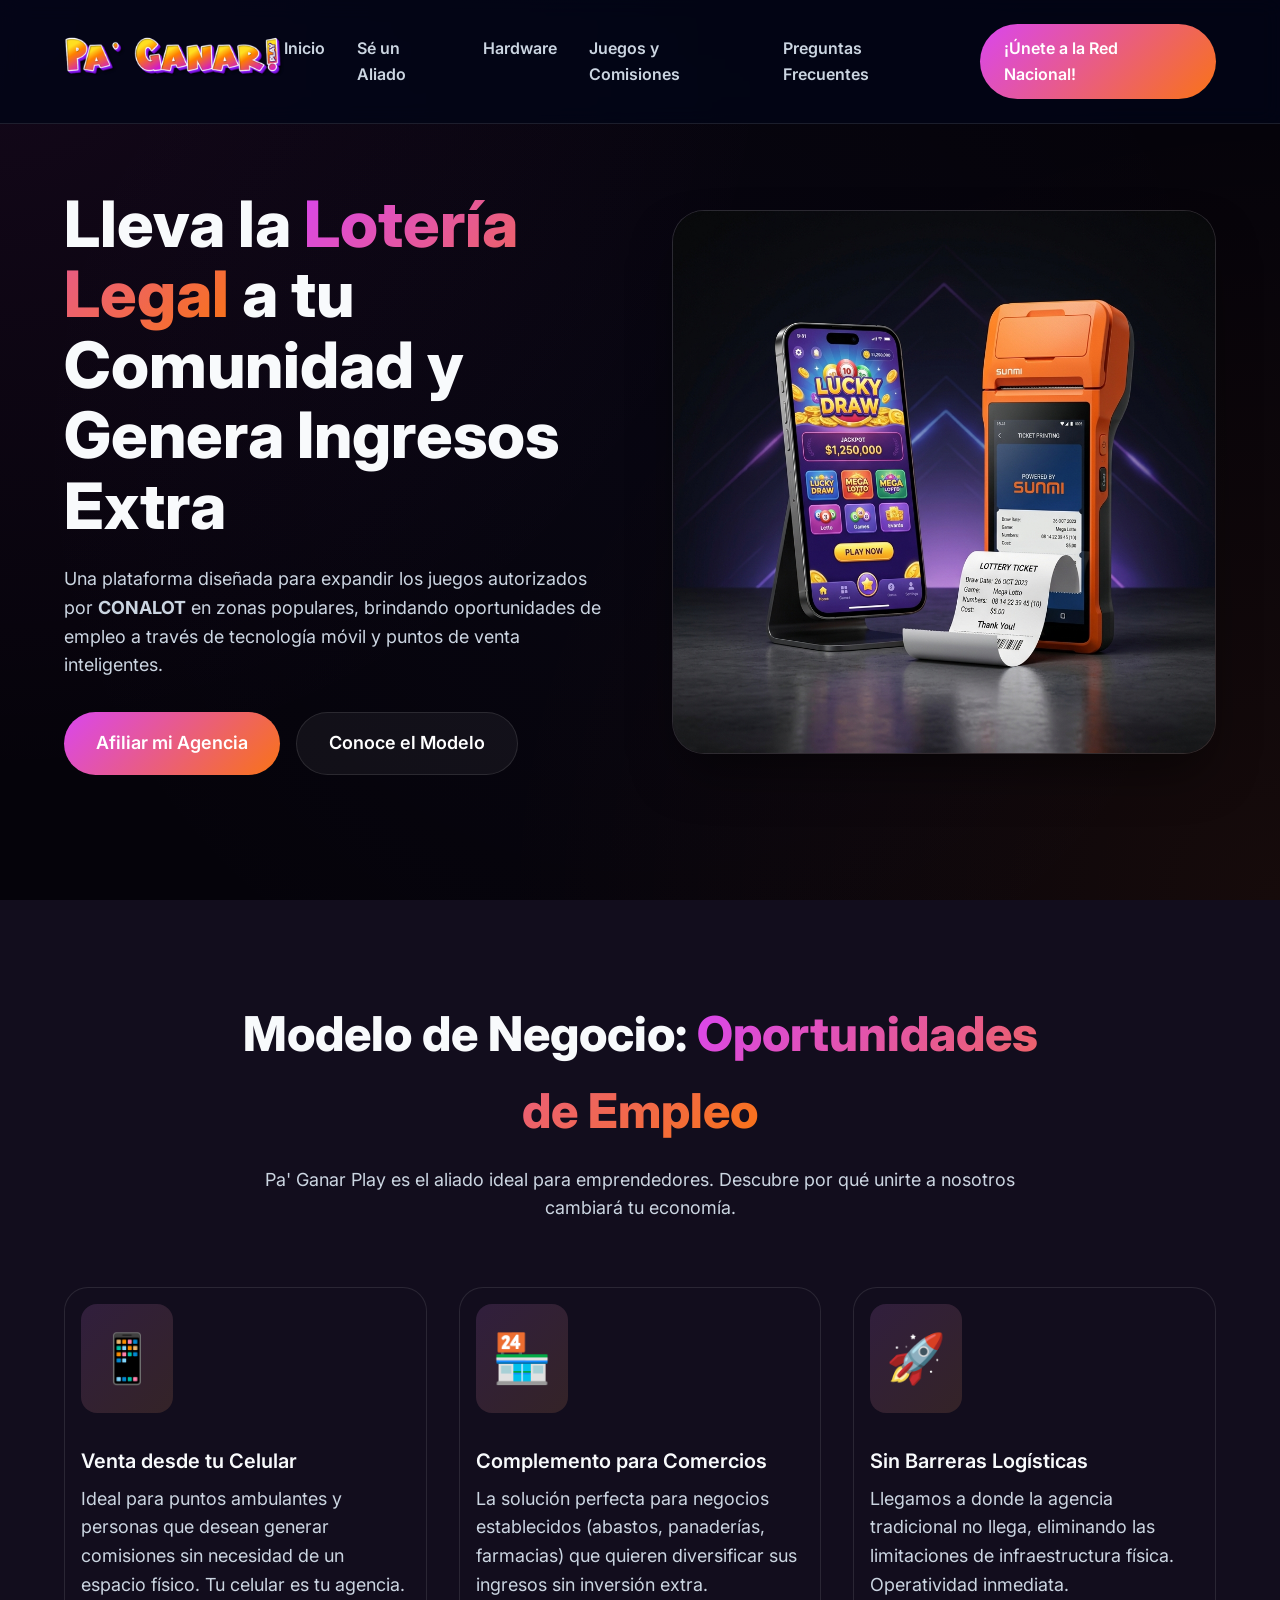
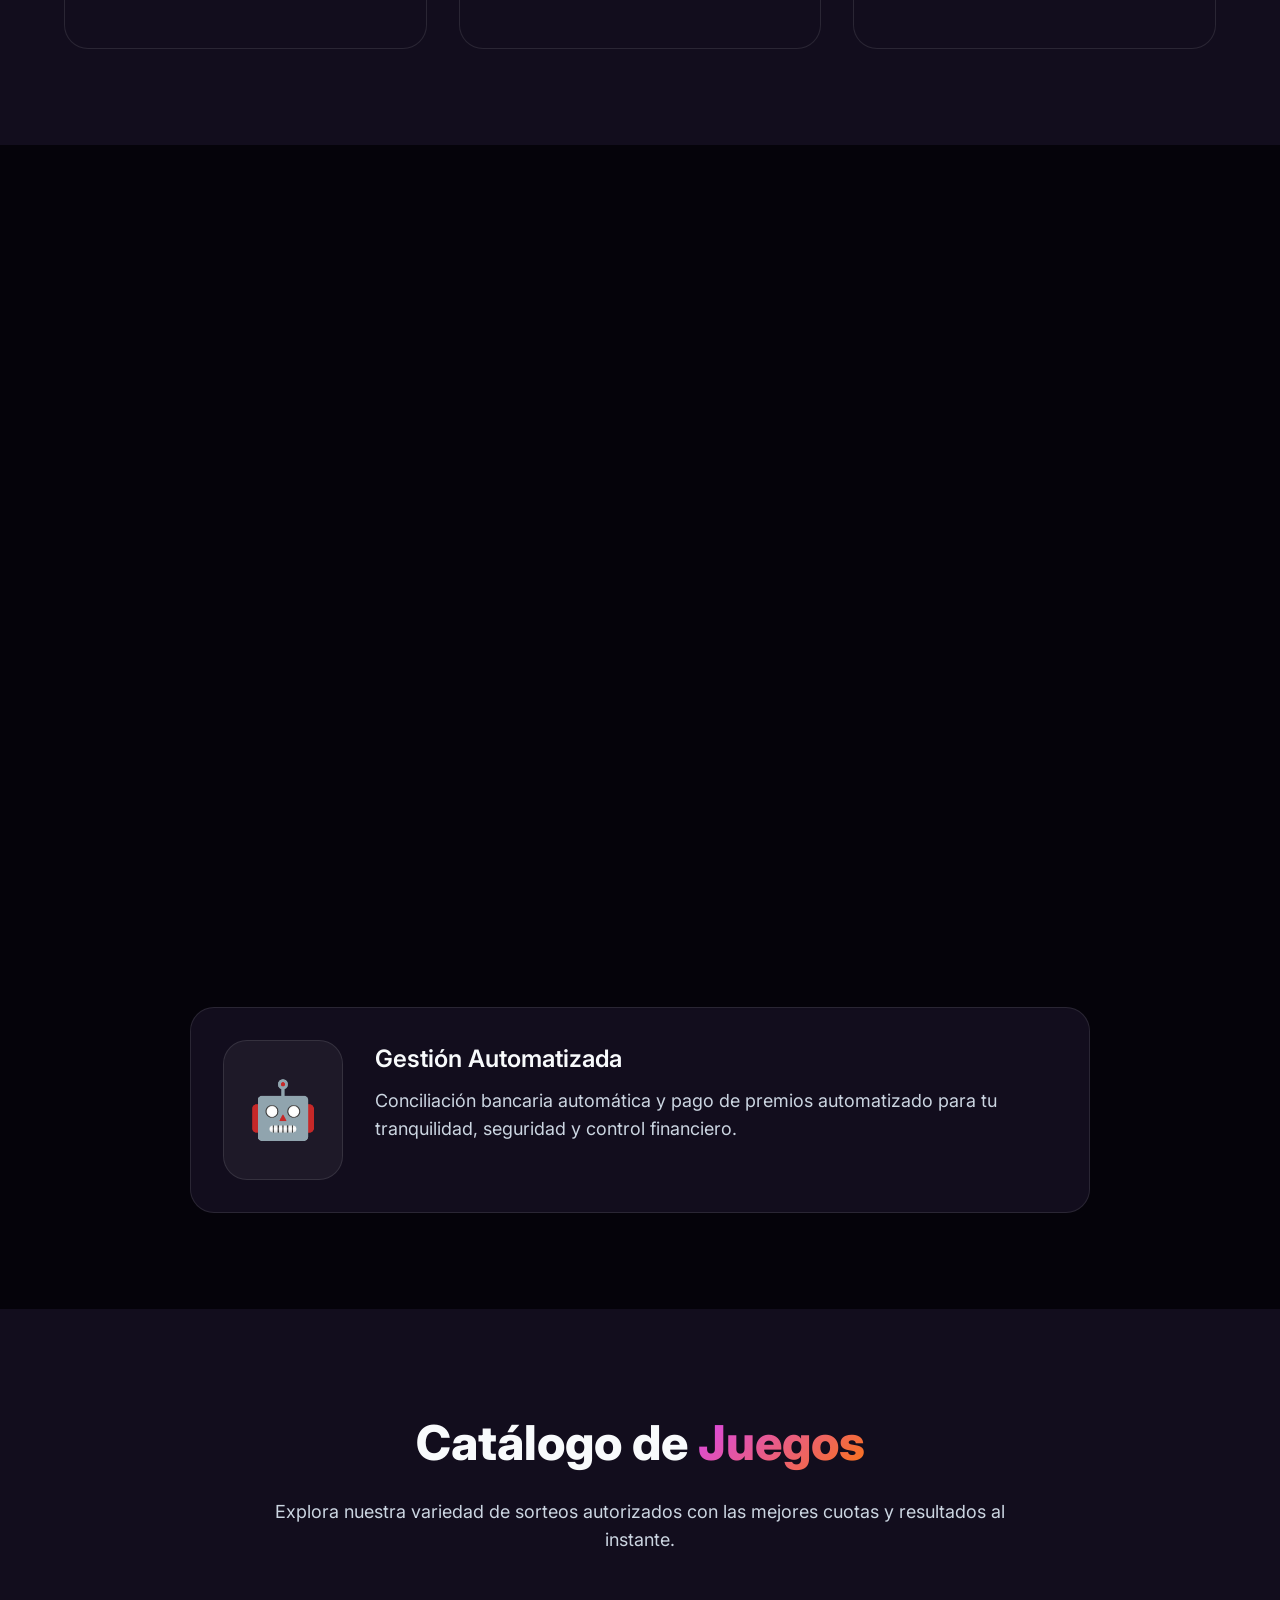
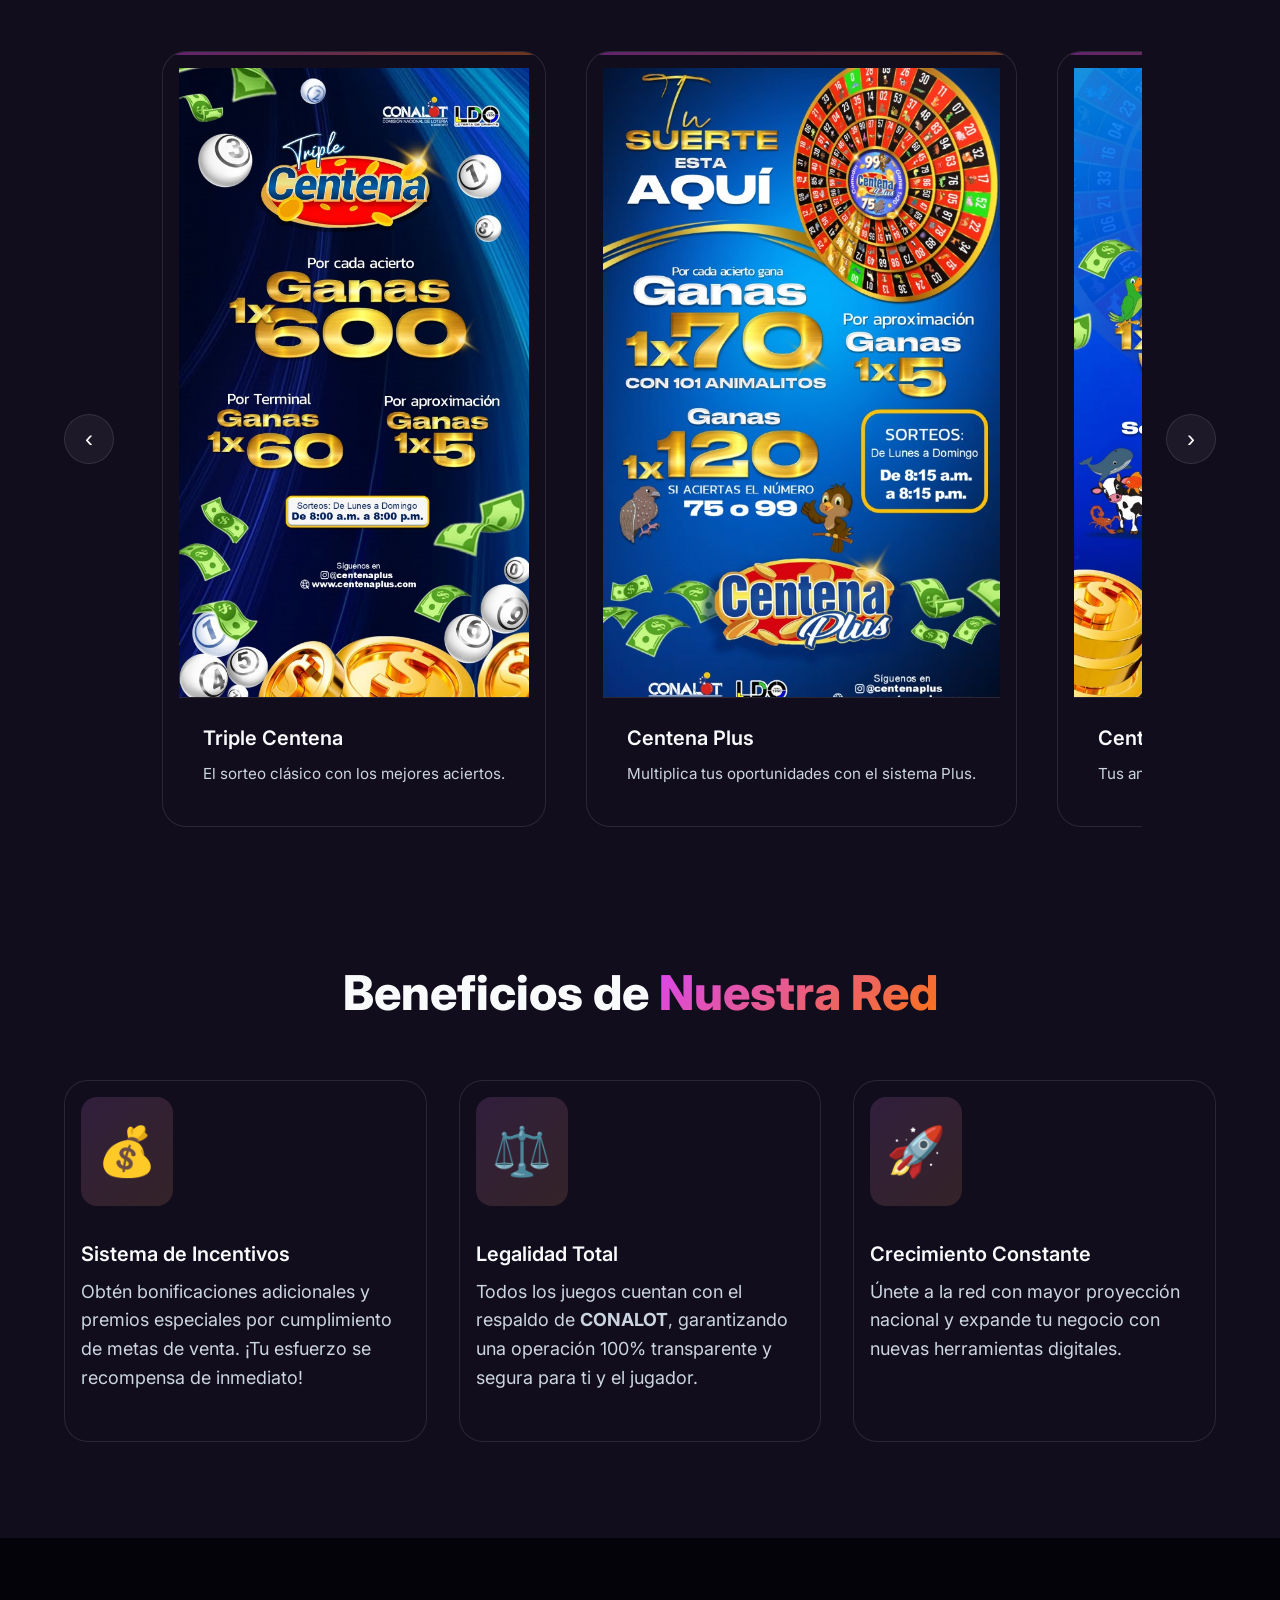
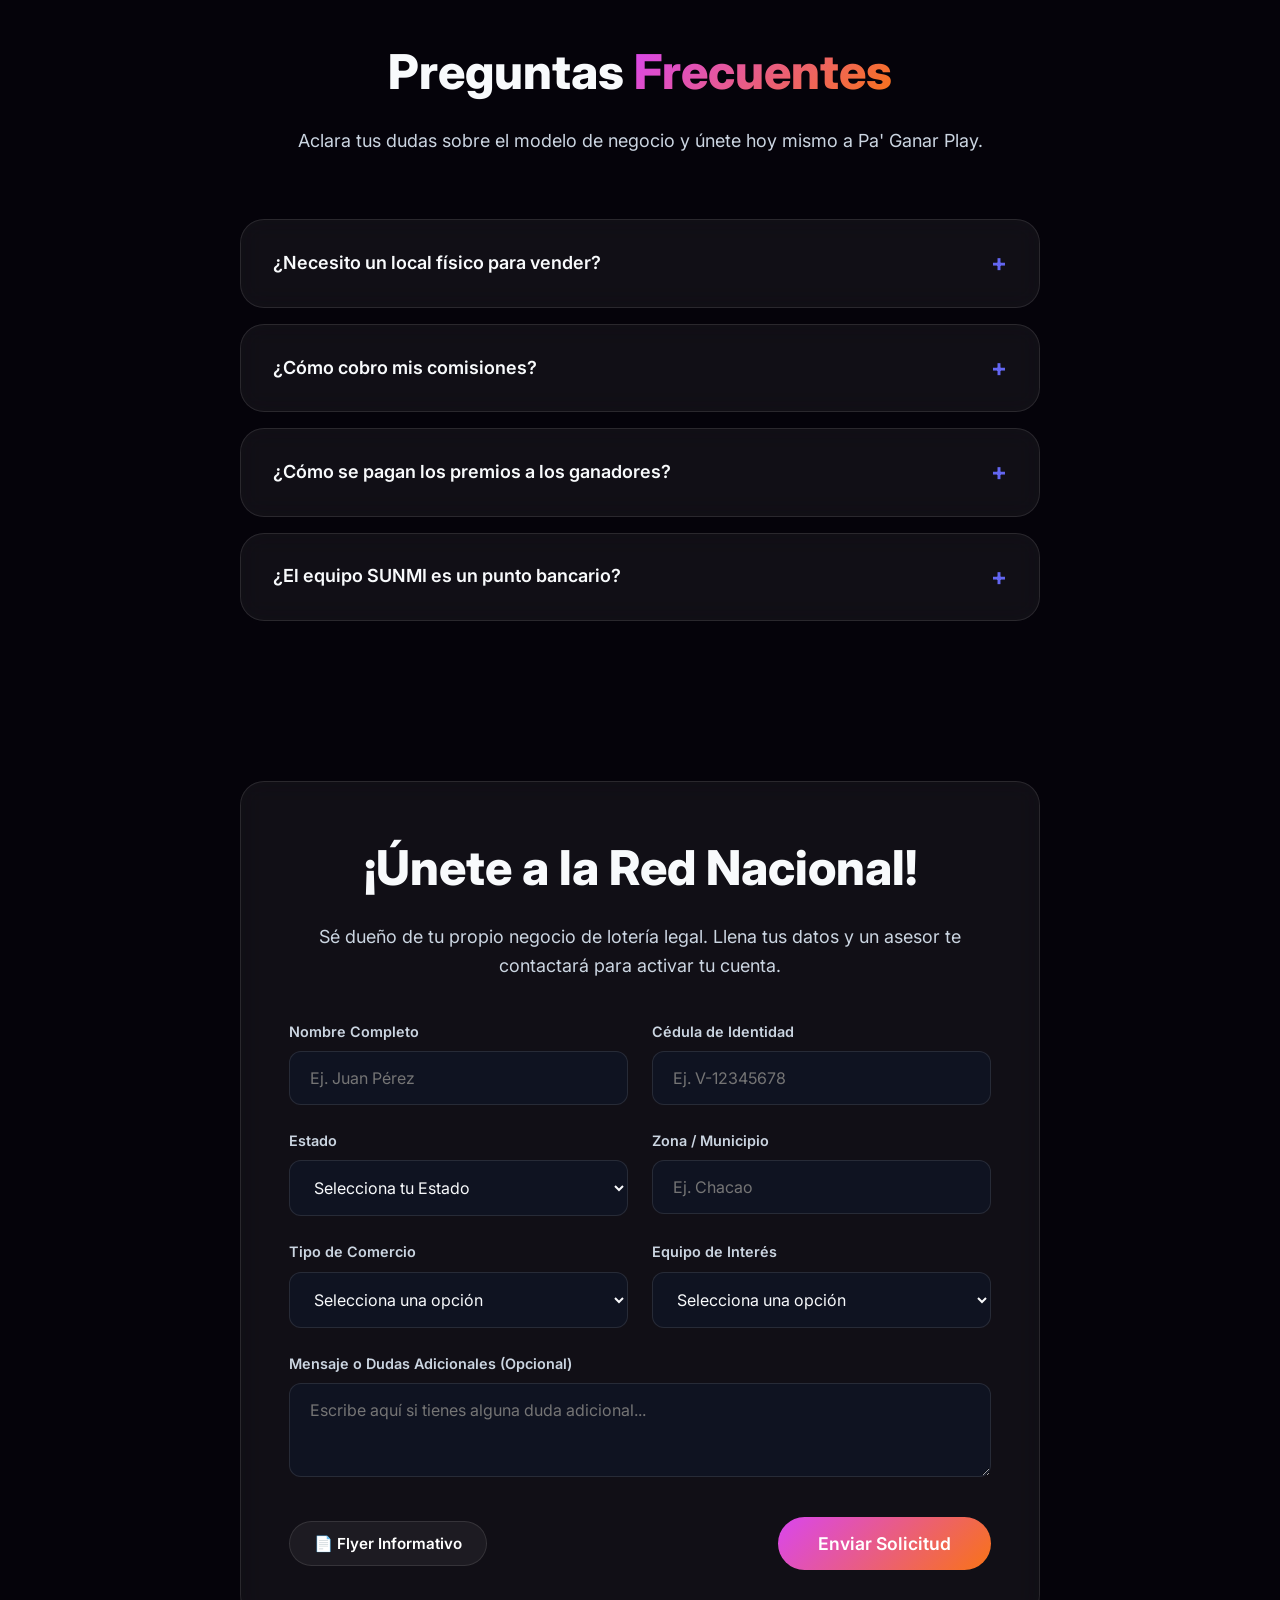
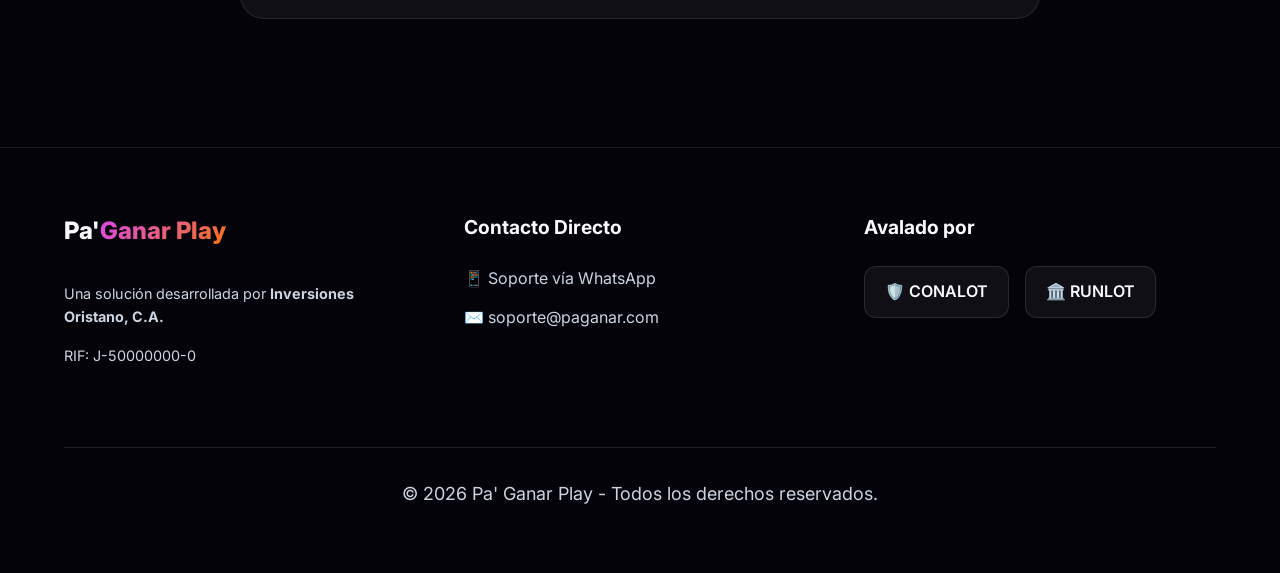
==== commit 63230092: "Responsive added" ====
--- a/index.html
+++ b/index.html
@@ -12,14 +12,23 @@
     <!-- Navbar -->
     <nav class="navbar">
         <div class="logo"><img src="logopaganar.png" alt="" class="paganarlogo"></div>
-        <ul class="nav-links">
-            <li><a href="#inicio">Inicio</a></li>
-            <li><a href="#aliado">Sé un Aliado</a></li>
-            <li><a href="#hardware">Hardware</a></li>
-            <li><a href="#juegos">Juegos y Comisiones</a></li>
-            <li><a href="#faq">Preguntas Frecuentes</a></li>
-        </ul>
-        <a href="#registro" class="btn btn-primary">¡Únete a la Red Nacional!</a>
+        
+        <div class="menu-toggle" id="mobile-menu">
+            <span class="bar"></span>
+            <span class="bar"></span>
+            <span class="bar"></span>
+        </div>
+
+        <div class="nav-container">
+            <ul class="nav-links">
+                <li><a href="#inicio">Inicio</a></li>
+                <li><a href="#aliado">Sé un Aliado</a></li>
+                <li><a href="#hardware">Hardware</a></li>
+                <li><a href="#juegos">Juegos y Comisiones</a></li>
+                <li><a href="#faq">Preguntas Frecuentes</a></li>
+            </ul>
+            <a href="#registro" class="btn btn-primary nav-cta">¡Únete a la Red Nacional!</a>
+        </div>
     </nav>
 
     <!-- Hero -->
--- a/home.css
+++ b/home.css
@@ -112,6 +112,41 @@
   color: var(--text-main);
 }
 
+.nav-container {
+  display: flex;
+  align-items: center;
+  gap: 2rem;
+}
+
+.menu-toggle {
+  display: none;
+  flex-direction: column;
+  cursor: pointer;
+  gap: 6px;
+  z-index: 1000;
+}
+
+.menu-toggle .bar {
+  width: 28px;
+  height: 3px;
+  background-color: var(--text-main);
+  border-radius: 2px;
+  transition: all 0.3s ease;
+}
+
+/* Hamburger Animation to X */
+.menu-toggle.is-active .bar:nth-child(2) {
+  opacity: 0;
+}
+
+.menu-toggle.is-active .bar:nth-child(1) {
+  transform: translateY(9px) rotate(45deg);
+}
+
+.menu-toggle.is-active .bar:nth-child(3) {
+  transform: translateY(-9px) rotate(-45deg);
+}
+
 /* Buttons */
 .btn {
   display: inline-flex;
@@ -649,42 +684,201 @@
   animation: pulse 2s infinite;
 }
 
-/* Responsive */
+/* Responsive Adjustments */
+@media (max-width: 1024px) {
+  .hero {
+    gap: 2rem;
+  }
+  .grid {
+    grid-template-columns: repeat(auto-fit, minmax(280px, 1fr));
+  }
+  .game-card {
+    min-width: 300px;
+  }
+  .game-img {
+    height: 500px;
+  }
+}
+
 @media (max-width: 768px) {
+  /* Navbar Mobile */
+  .menu-toggle {
+    display: flex;
+  }
+
+  .nav-container {
+    position: fixed;
+    top: 0;
+    right: -100%;
+    width: 80%;
+    height: 100vh;
+    background: rgba(5, 3, 10, 0.98);
+    backdrop-filter: blur(20px);
+    flex-direction: column;
+    justify-content: center;
+    padding: 2rem;
+    transition: 0.4s cubic-bezier(0.4, 0, 0.2, 1);
+    z-index: 99;
+    border-left: 1px solid var(--glass-border);
+    gap: 3rem;
+  }
+
+  .nav-container.is-active {
+    right: 0;
+  }
+
+  .nav-links {
+    flex-direction: column;
+    align-items: center;
+    text-align: center;
+    gap: 2rem;
+    display: flex;
+  }
+
+  .nav-links a {
+    font-size: 1.5rem;
+  }
+
+  .nav-cta {
+    width: 100%;
+    text-align: center;
+  }
+
+  /* Hero Mobile */
   .hero {
     flex-direction: column;
     text-align: center;
-    padding-top: 6rem;
-    gap: 2rem;
-  }
+    padding-top: 8rem;
+    padding-bottom: 2rem;
+    gap: 3rem;
+  }
+
+  .hero-content {
+    max-width: 100%;
+  }
+
   .hero-buttons {
     justify-content: center;
   }
-  .hero-visual {
-    width: 100%;
-  }
-  .nav-links {
-    display: none;
-  }
-  .form-row {
-    flex-direction: column;
-    gap: 1.5rem;
-  }
-  .form-container {
-    padding: 2rem;
-  }
+
+  .hero-img {
+    max-width: 90%;
+  }
+
+  /* Sections Mobile */
+  .features {
+    padding: 4rem 5%;
+  }
+
+  .section-header {
+    margin-bottom: 3rem;
+  }
+
+  .section-header h2 {
+    font-size: 2rem;
+  }
+
   .eco-item {
     flex-direction: column;
     align-items: center;
     text-align: center;
-    gap: 1rem;
-  }
+    gap: 1.5rem;
+    padding: 1.5rem;
+  }
+
+  .feature-card {
+    display: flex;
+    flex-direction: column;
+    align-items: center;
+    text-align: center;
+  }
+
+  .eco-icon {
+    padding: 1rem;
+    font-size: 2.5rem;
+  }
+
+  /* Slider Mobile */
+  .slider-wrapper {
+    gap: 0.5rem;
+  }
+
+  .slider-btn {
+    display: none; /* Hide buttons on mobile, use touch scroll */
+  }
+
+  .games-slider {
+    padding: 1rem 0;
+    gap: 1.5rem;
+  }
+
+  .game-card {
+    min-width: 260px;
+  }
+
+  .game-img {
+    height: 400px;
+  }
+
+  /* Form Mobile */
+  .form-row {
+    flex-direction: column;
+    gap: 1.5rem;
+  }
+
+  .form-container {
+    padding: 1.5rem;
+    text-align: center;
+  }
+
+  .faq-question {
+    padding: 1.25rem 1.5rem;
+  }
+
   .form-actions {
     flex-direction: column;
     align-items: stretch;
-  }
+    gap: 1rem;
+  }
+
   .form-actions .btn {
     width: 100%;
+  }
+
+  /* Footer Mobile */
+  .footer-content {
+    grid-template-columns: 1fr;
     text-align: center;
-  }
-}
+    gap: 2.5rem;
+  }
+
+  .footer-info, .footer-links, .footer-trust {
+    align-items: center;
+  }
+
+  .trust-badges {
+    justify-content: center;
+  }
+}
+
+@media (max-width: 480px) {
+  h1 {
+    font-size: 2.2rem;
+  }
+
+  .hero-buttons .btn {
+    width: 100%;
+  }
+
+  .section-header h2 {
+    font-size: 1.75rem;
+  }
+
+  .game-card {
+    min-width: 240px;
+  }
+
+  .game-img {
+    height: 350px;
+  }
+}
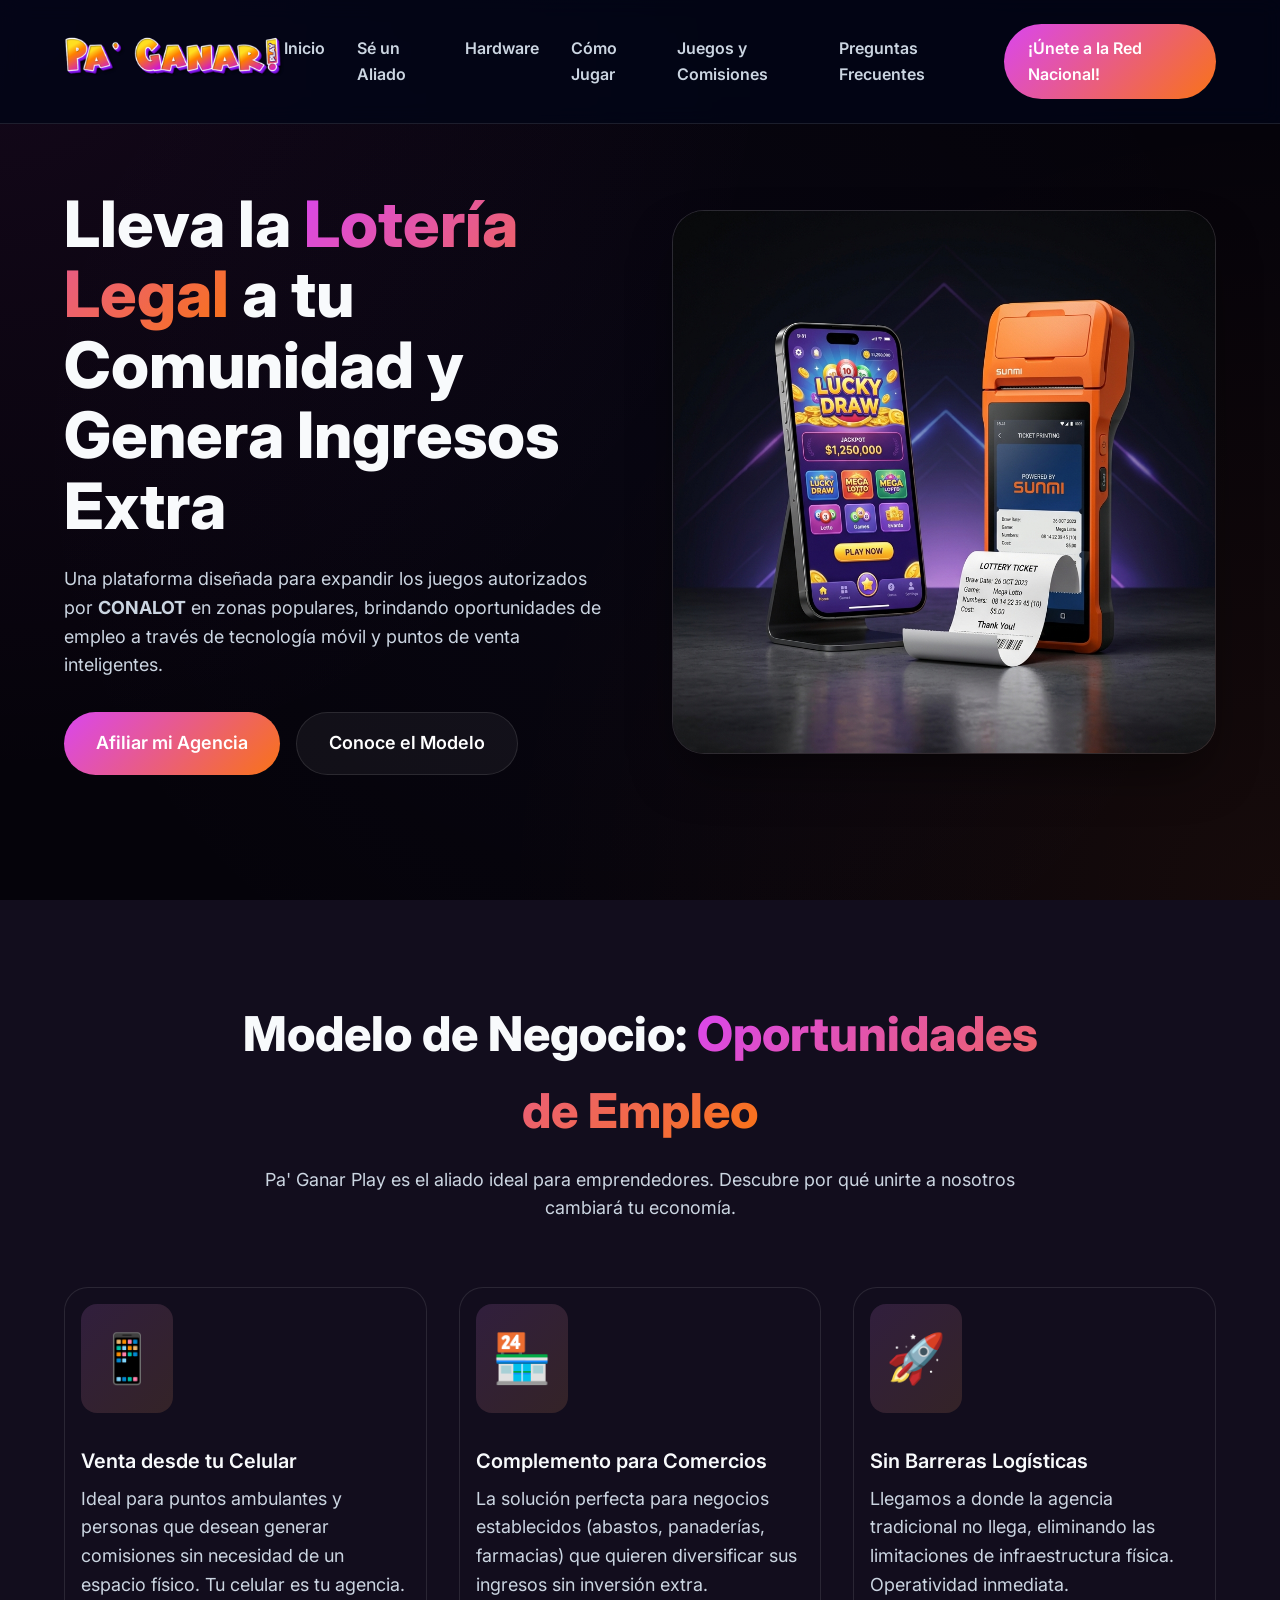
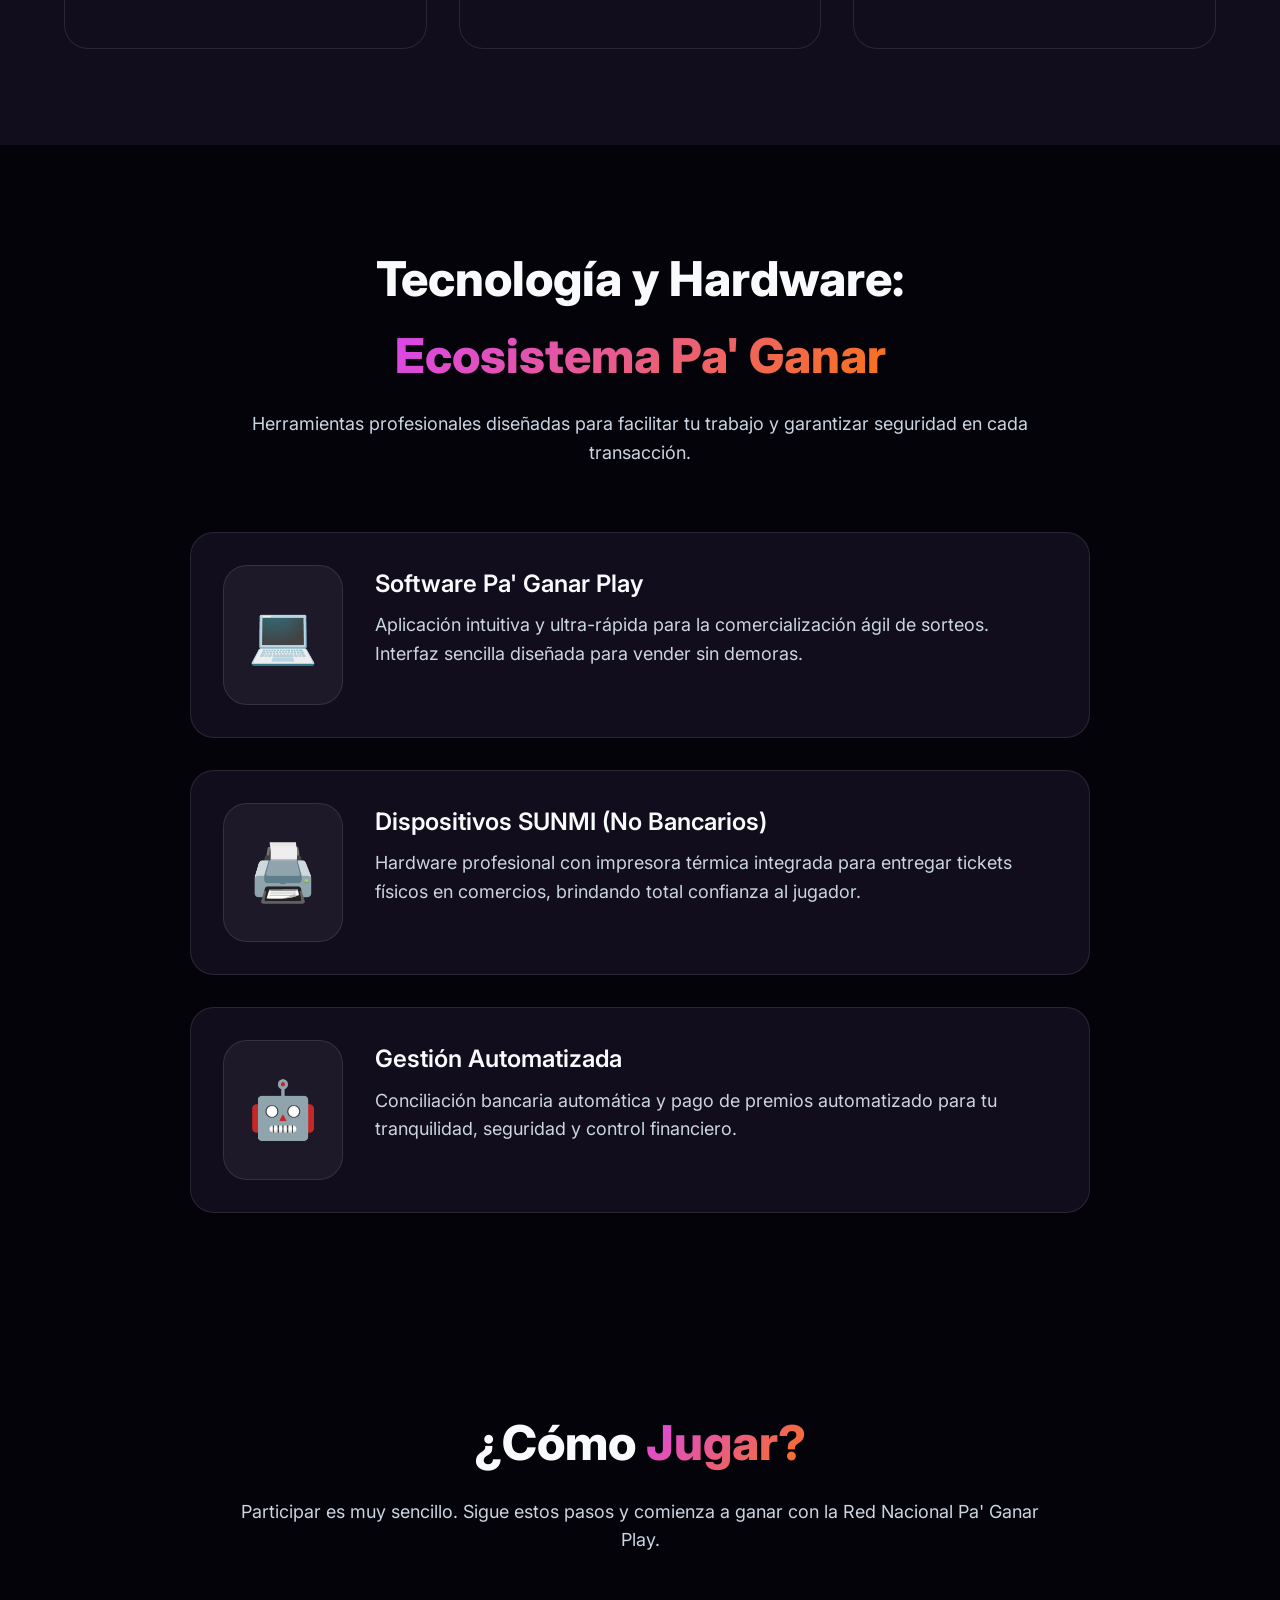
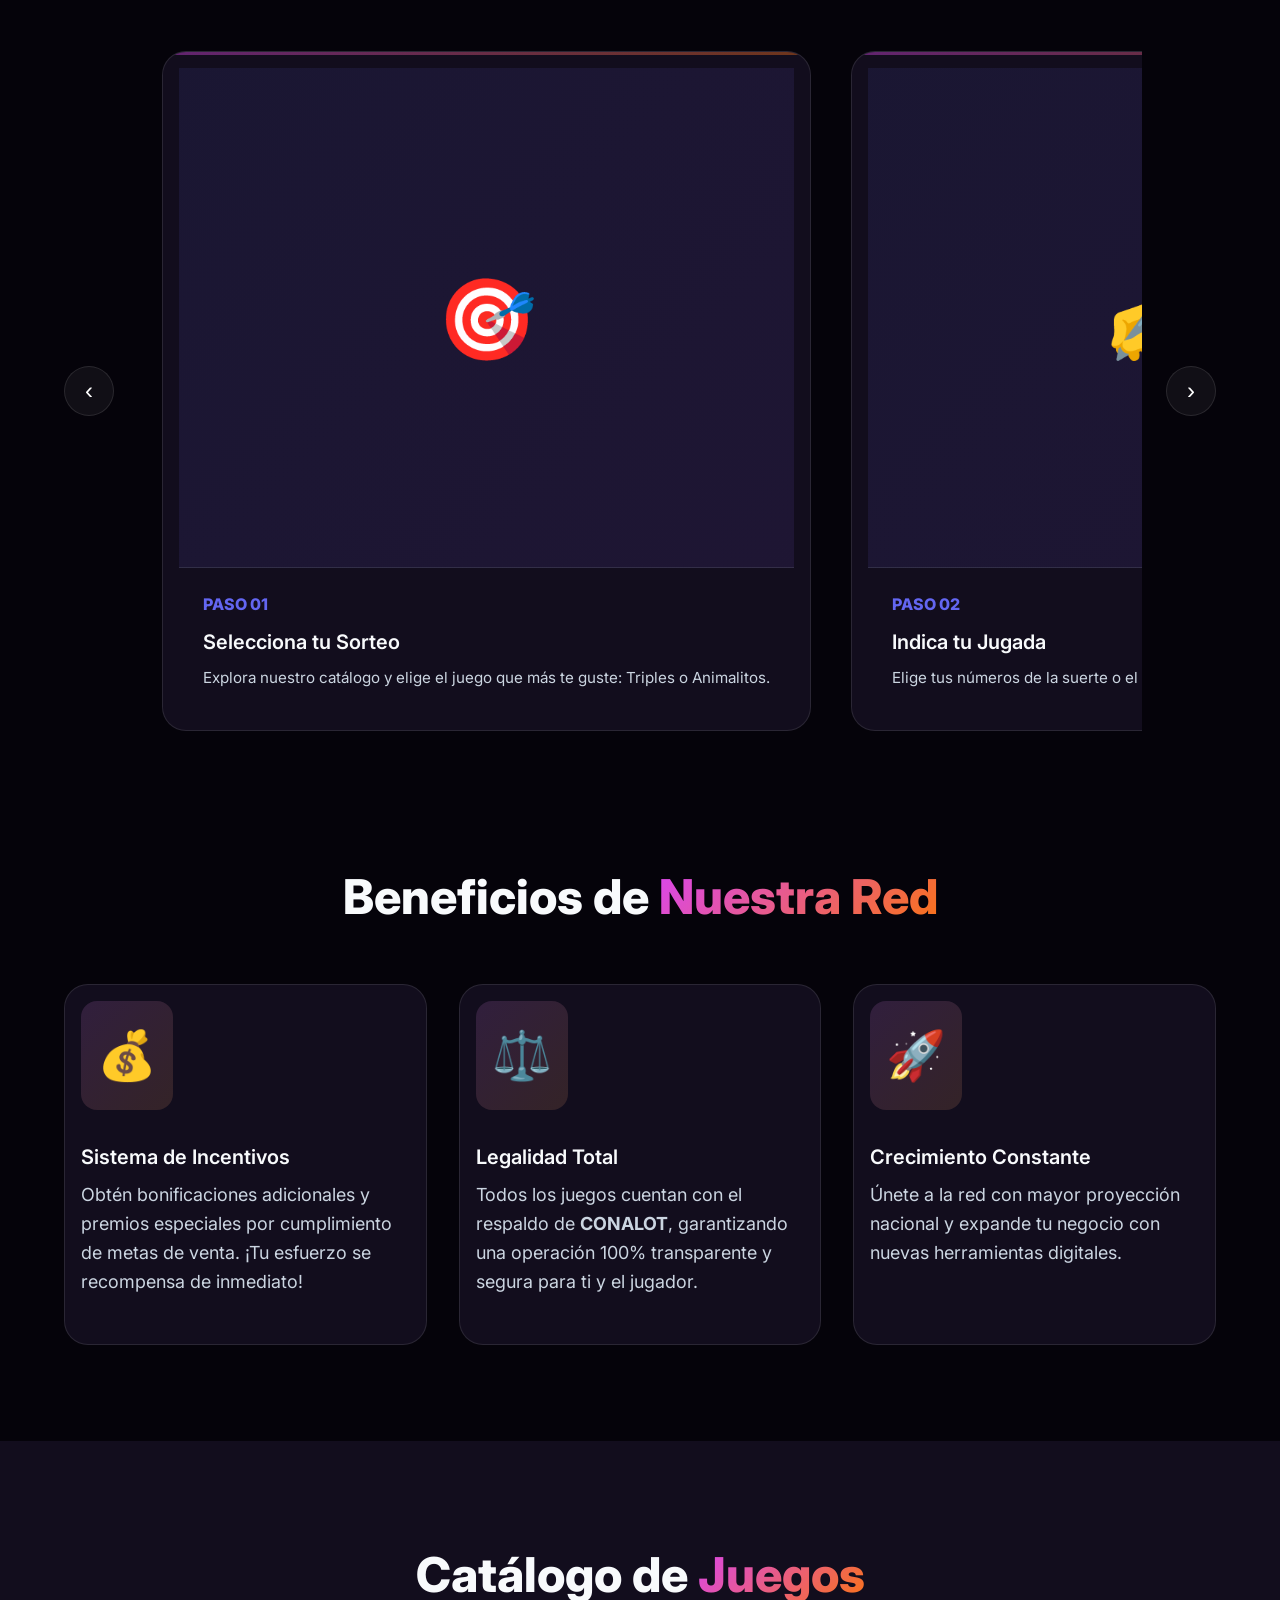
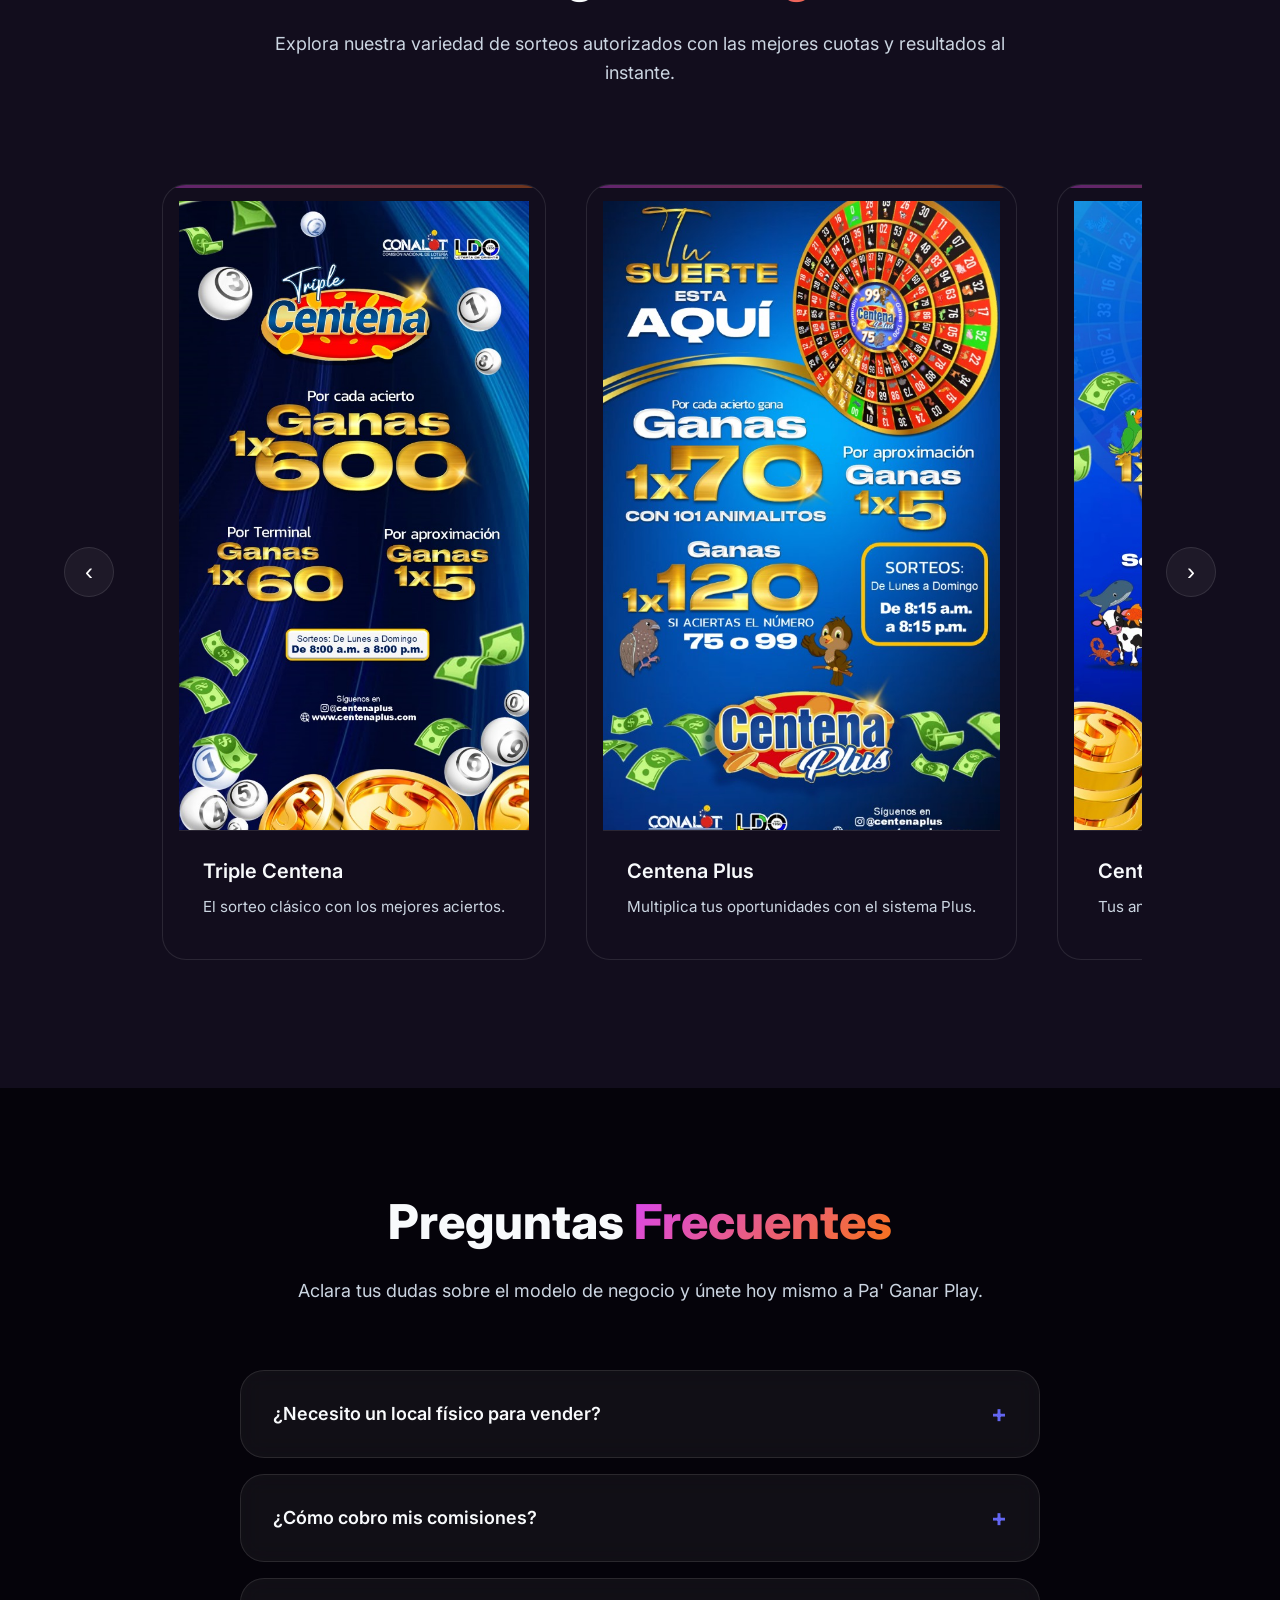
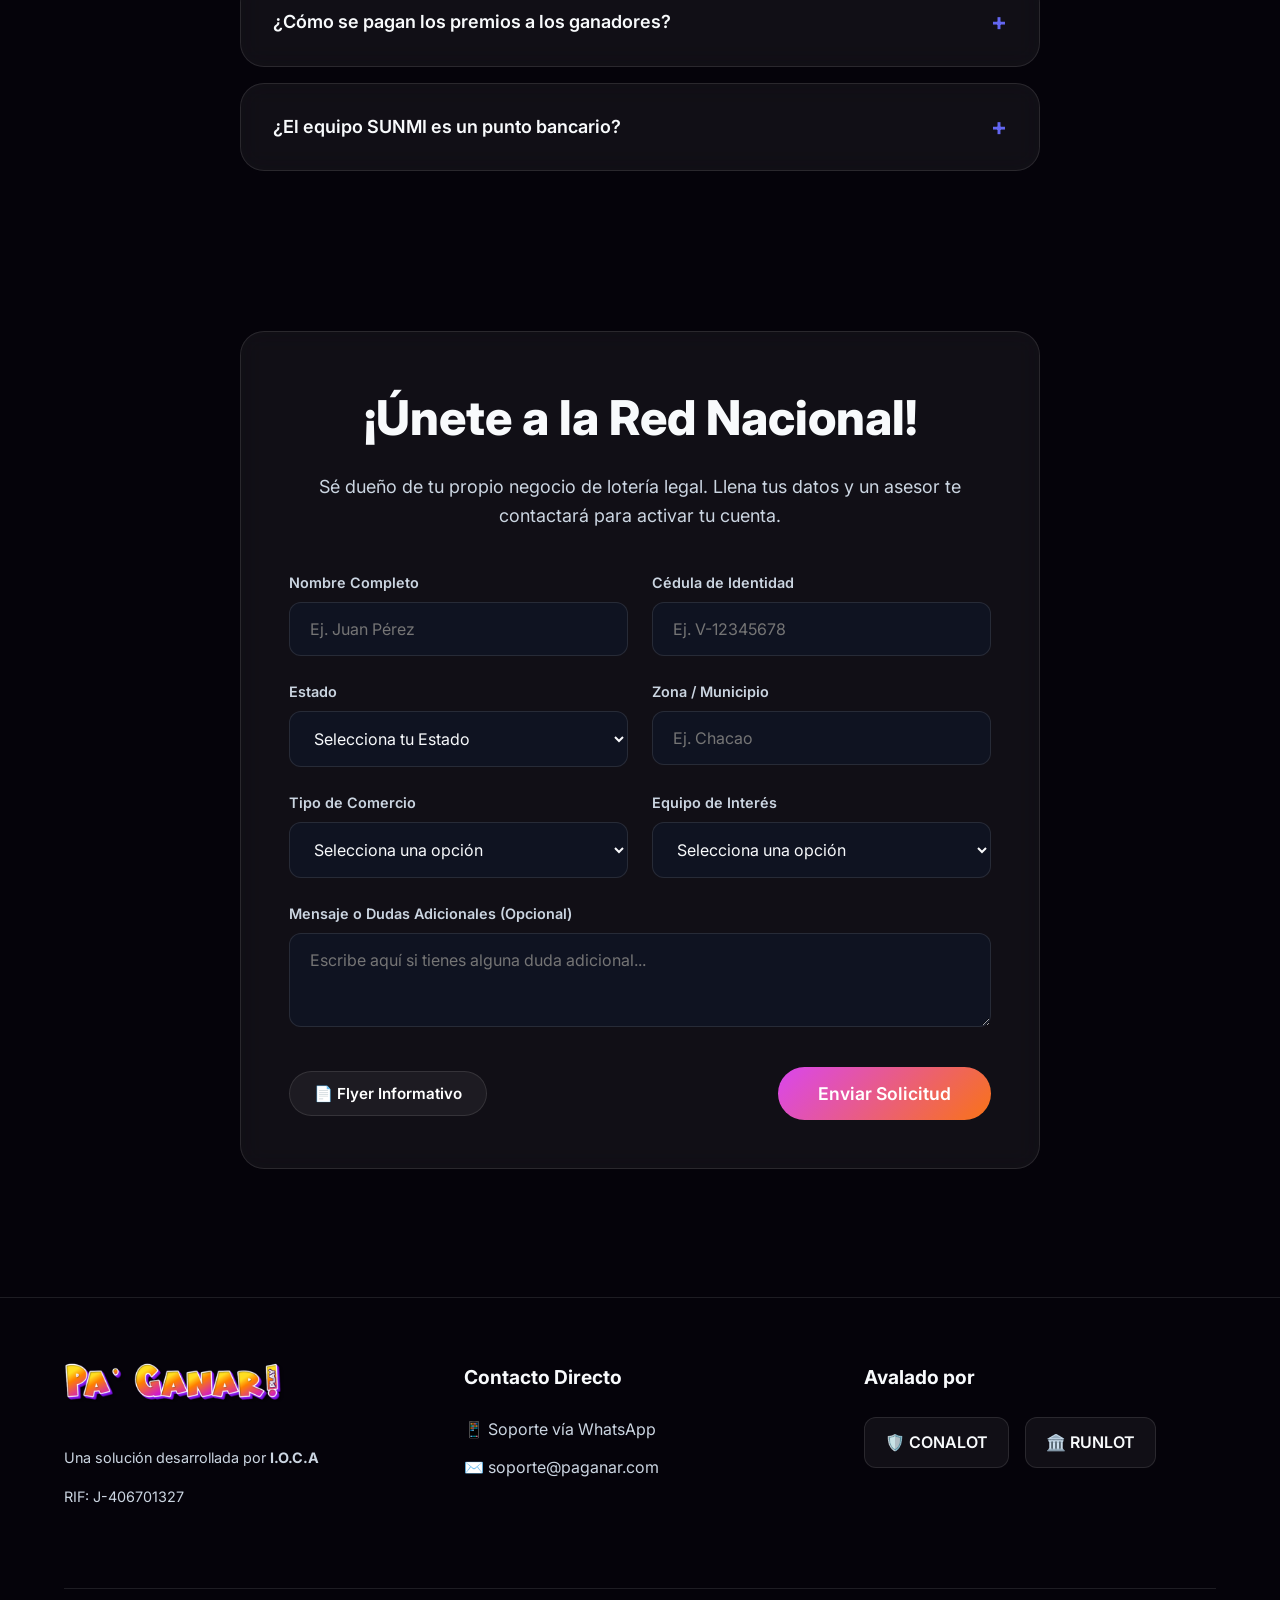
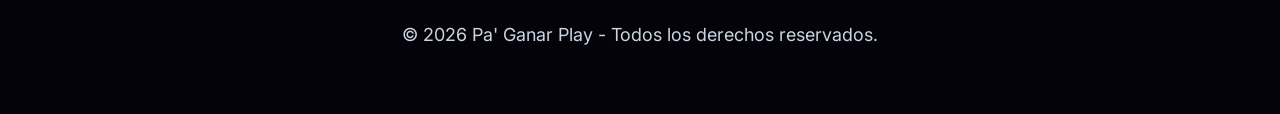
==== commit 5bfb6436: "Se agrega el como jugar" ====
--- a/index.html
+++ b/index.html
@@ -24,6 +24,7 @@
                 <li><a href="#inicio">Inicio</a></li>
                 <li><a href="#aliado">Sé un Aliado</a></li>
                 <li><a href="#hardware">Hardware</a></li>
+                <li><a href="#como-jugar">Cómo Jugar</a></li>
                 <li><a href="#juegos">Juegos y Comisiones</a></li>
                 <li><a href="#faq">Preguntas Frecuentes</a></li>
             </ul>
@@ -102,89 +103,73 @@
         </div>
     </section>
 
-    <!-- Juegos Disponibles y Galería -->
-    <section id="juegos" class="features" style="background-color: var(--bg-dark);">
+    <!-- Cómo Jugar -->
+    <section id="como-jugar" class="features">
         <div class="section-header">
-            <h2 class="animate-up">Catálogo de <span class="highlight">Juegos</span></h2>
-            <p class="animate-up delay-1">Explora nuestra variedad de sorteos autorizados con las mejores cuotas y resultados al instante.</p>
-        </div>
-
-        <!-- Game Slider Container -->
+            <h2 class="animate-up">¿Cómo <span class="highlight">Jugar?</span></h2>
+            <p class="animate-up delay-1">Participar es muy sencillo. Sigue estos pasos y comienza a ganar con la Red Nacional Pa' Ganar Play.</p>
+        </div>
+
         <div class="slider-wrapper animate-up delay-2">
-            <button class="slider-btn prev" id="prevGame">‹</button>
-            <div class="games-slider" id="gamesSlider">
-                <!-- Game Card 1 -->
-                <div class="game-card glass-hover">
-                    <div class="game-img">
-                        <img src="triplecentena.jpeg" alt="Triple Centena">
-                    </div>
-                    <div class="game-info">
-                        <h3>Triple Centena</h3>
-                        <p>El sorteo clásico con los mejores aciertos.</p>
-                    </div>
-                </div>
-                <!-- Game Card 2 -->
-                <div class="game-card glass-hover">
-                    <div class="game-img">
-                        <img src="centenaplus.jpeg" alt="Centena Plus">
-                    </div>
-                    <div class="game-info">
-                        <h3>Centena Plus</h3>
-                        <p>Multiplica tus oportunidades con el sistema Plus.</p>
-                    </div>
-                </div>
-                <!-- Game Card 3 -->
-                <div class="game-card glass-hover">
-                    <div class="game-img">
-                        <img src="centenaanimal.jpeg" alt="Centena Animal">
-                    </div>
-                    <div class="game-info">
-                        <h3>Centena Animal</h3>
-                        <p>Tus animalitos favoritos en formato centena.</p>
-                    </div>
-                </div>
-                <!-- Game Card 4 -->
-                <div class="game-card glass-hover">
-                    <div class="game-img-placeholder">
-                        <span>Imagen: Zoo Millonario</span>
-                    </div>
-                    <div class="game-info">
-                        <h3>Zoo Millonario</h3>
-                        <p>El sorteo de animalitos con más tradición.</p>
-                    </div>
-                </div>
-                <!-- Game Card 5 -->
-                <div class="game-card glass-hover">
-                    <div class="game-img-placeholder">
-                        <span>Imagen: La Granjita</span>
-                    </div>
-                    <div class="game-info">
-                        <h3>La Granjita</h3>
-                        <p>Gana con los personajes de la granja.</p>
-                    </div>
-                </div>
-                <!-- Game Card 6 -->
-                <div class="game-card glass-hover">
-                    <div class="game-img-placeholder">
-                        <span>Imagen: Lotto Activo</span>
-                    </div>
-                    <div class="game-info">
-                        <h3>Lotto Activo</h3>
-                        <p>Resultados cada hora y múltiples premios.</p>
-                    </div>
-                </div>
-                <!-- Game Card 7 -->
-                <div class="game-card glass-hover">
-                    <div class="game-img-placeholder">
-                        <span>Imagen: Ruleta Activa</span>
-                    </div>
-                    <div class="game-info">
-                        <h3>Ruleta Activa</h3>
-                        <p>La emoción de la ruleta en tus manos.</p>
-                    </div>
-                </div>
-            </div>
-            <button class="slider-btn next" id="nextGame">›</button>
+            <button class="slider-btn prev" id="prevStep">‹</button>
+            <div class="games-slider" id="stepsSlider">
+                <!-- Step 1 -->
+                <div class="game-card glass-hover">
+                    <div class="game-img-placeholder">
+                        <span style="font-size: 5rem;">🎯</span>
+                    </div>
+                    <div class="game-info">
+                        <div class="step-number" style="color: var(--primary); font-weight: 800; margin-bottom: 0.5rem;">PASO 01</div>
+                        <h3>Selecciona tu Sorteo</h3>
+                        <p>Explora nuestro catálogo y elige el juego que más te guste: Triples o Animalitos.</p>
+                    </div>
+                </div>
+                <!-- Step 2 -->
+                <div class="game-card glass-hover">
+                    <div class="game-img-placeholder">
+                        <span style="font-size: 5rem;">✍️</span>
+                    </div>
+                    <div class="game-info">
+                        <div class="step-number" style="color: var(--primary); font-weight: 800; margin-bottom: 0.5rem;">PASO 02</div>
+                        <h3>Indica tu Jugada</h3>
+                        <p>Elige tus números de la suerte o el animal ganador para el próximo sorteo.</p>
+                    </div>
+                </div>
+                <!-- Step 3 -->
+                <div class="game-card glass-hover">
+                    <div class="game-img-placeholder">
+                        <span style="font-size: 5rem;">💰</span>
+                    </div>
+                    <div class="game-info">
+                        <div class="step-number" style="color: var(--primary); font-weight: 800; margin-bottom: 0.5rem;">PASO 03</div>
+                        <h3>Define tu Apuesta</h3>
+                        <p>Decide cuánto quieres jugar. Nuestro sistema es flexible y se adapta a ti.</p>
+                    </div>
+                </div>
+                <!-- Step 4 -->
+                <div class="game-card glass-hover">
+                    <div class="game-img-placeholder">
+                        <span style="font-size: 5rem;">🎫</span>
+                    </div>
+                    <div class="game-info">
+                        <div class="step-number" style="color: var(--primary); font-weight: 800; margin-bottom: 0.5rem;">PASO 04</div>
+                        <h3>Recibe tu Comprobante</h3>
+                        <p>Obtén tu ticket digital o físico con total respaldo legal de CONALOT.</p>
+                    </div>
+                </div>
+                <!-- Step 5 -->
+                <div class="game-card glass-hover">
+                    <div class="game-img-placeholder">
+                        <span style="font-size: 5rem;">🏆</span>
+                    </div>
+                    <div class="game-info">
+                        <div class="step-number" style="color: var(--primary); font-weight: 800; margin-bottom: 0.5rem;">PASO 05</div>
+                        <h3>¡Gana y Cobra!</h3>
+                        <p>Verifica los resultados en tiempo real y recibe tus premios de forma inmediata.</p>
+                    </div>
+                </div>
+            </div>
+            <button class="slider-btn next" id="nextStep">›</button>
         </div>
 
         <div class="section-header" style="margin-top: 6rem; margin-bottom: 3rem;">
@@ -209,6 +194,95 @@
             </div>
         </div>
     </section>
+    
+    <!-- Juegos Disponibles -->
+    <section id="juegos" class="features" style="background-color: var(--bg-dark);">
+        <div class="section-header">
+            <h2 class="animate-up">Catálogo de <span class="highlight">Juegos</span></h2>
+            <p class="animate-up delay-1">Explora nuestra variedad de sorteos autorizados con las mejores cuotas y resultados al instante.</p>
+        </div>
+
+        <!-- Game Slider Container -->
+        <div class="slider-wrapper animate-up delay-2">
+            <button class="slider-btn prev" id="prevGame">‹</button>
+            <div class="games-slider" id="gamesSlider">
+                <!-- Game Card 1 -->
+                <div class="game-card glass-hover">
+                    <div class="game-img">
+                        <img src="triplecentena.jpeg" alt="Triple Centena">
+                    </div>
+                    <div class="game-info">
+                        <h3>Triple Centena</h3>
+                        <p>El sorteo clásico con los mejores aciertos.</p>
+                    </div>
+                </div>
+                <!-- Game Card 2 -->
+                <div class="game-card glass-hover">
+                    <div class="game-img">
+                        <img src="centenaplus.jpeg" alt="Centena Plus">
+                    </div>
+                    <div class="game-info">
+                        <h3>Centena Plus</h3>
+                        <p>Multiplica tus oportunidades con el sistema Plus.</p>
+                    </div>
+                </div>
+                <!-- Game Card 3 -->
+                <div class="game-card glass-hover">
+                    <div class="game-img">
+                        <img src="centenaanimal.jpeg" alt="Centena Animal">
+                    </div>
+                    <div class="game-info">
+                        <h3>Centena Animal</h3>
+                        <p>Tus animalitos favoritos en formato centena.</p>
+                    </div>
+                </div>
+                <!-- Game Card 4 -->
+                <div class="game-card glass-hover">
+                    <div class="game-img-placeholder">
+                        <span>Imagen: Zoo Millonario</span>
+                    </div>
+                    <div class="game-info">
+                        <h3>Zoo Millonario</h3>
+                        <p>El sorteo de animalitos con más tradición.</p>
+                    </div>
+                </div>
+                <!-- Game Card 5 -->
+                <div class="game-card glass-hover">
+                    <div class="game-img-placeholder">
+                        <span>Imagen: La Granjita</span>
+                    </div>
+                    <div class="game-info">
+                        <h3>La Granjita</h3>
+                        <p>Gana con los personajes de la granja.</p>
+                    </div>
+                </div>
+                <!-- Game Card 6 -->
+                <div class="game-card glass-hover">
+                    <div class="game-img-placeholder">
+                        <span>Imagen: Lotto Activo</span>
+                    </div>
+                    <div class="game-info">
+                        <h3>Lotto Activo</h3>
+                        <p>Resultados cada hora y múltiples premios.</p>
+                    </div>
+                </div>
+                <!-- Game Card 7 -->
+                <div class="game-card glass-hover">
+                    <div class="game-img-placeholder">
+                        <span>Imagen: Ruleta Activa</span>
+                    </div>
+                    <div class="game-info">
+                        <h3>Ruleta Activa</h3>
+                        <p>La emoción de la ruleta en tus manos.</p>
+                    </div>
+                </div>
+            </div>
+            <button class="slider-btn next" id="nextGame">›</button>
+        </div>
+    </section>
+
+    
+
 
     <!-- FAQ -->
     <section id="faq" class="features faq-section">
@@ -326,9 +400,9 @@
     <footer>
         <div class="footer-content">
             <div class="footer-info">
-                <div class="logo" style="margin-bottom: 1rem;">Pa'<span class="highlight">Ganar Play</span></div>
-                <p style="font-size: 0.9rem; margin-bottom: 0;">Una solución desarrollada por <strong>Inversiones Oristano, C.A.</strong></p>
-                <p style="font-size: 0.9rem;">RIF: J-50000000-0</p>
+                <div class="logo" style="margin-bottom: 1rem;"><img src="logopaganar.png" alt="" class="paganarlogo"></div>
+                <p style="font-size: 0.9rem; margin-bottom: 0;">Una solución desarrollada por <strong>I.O.C.A</strong></p>
+                <p style="font-size: 0.9rem;">RIF: J-406701327</p>
             </div>
             <div class="footer-links">
                 <h4>Contacto Directo</h4>
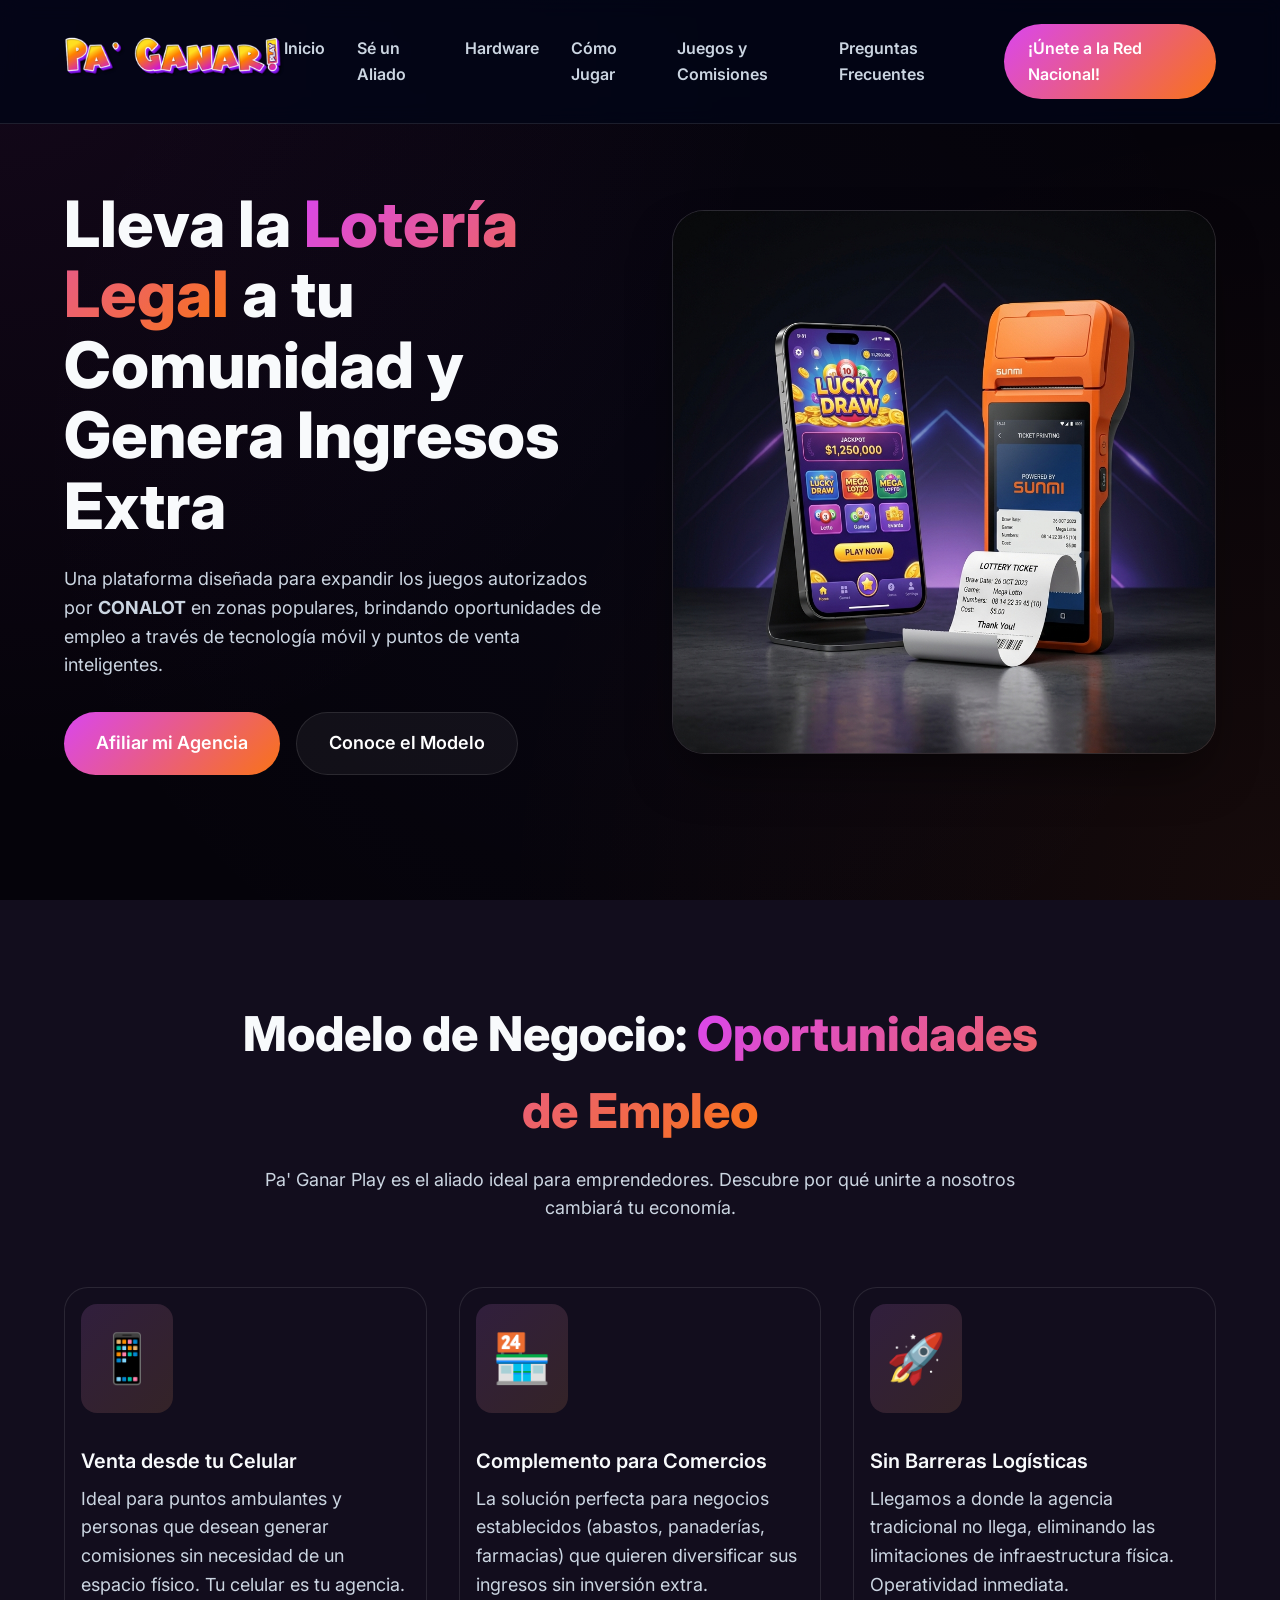
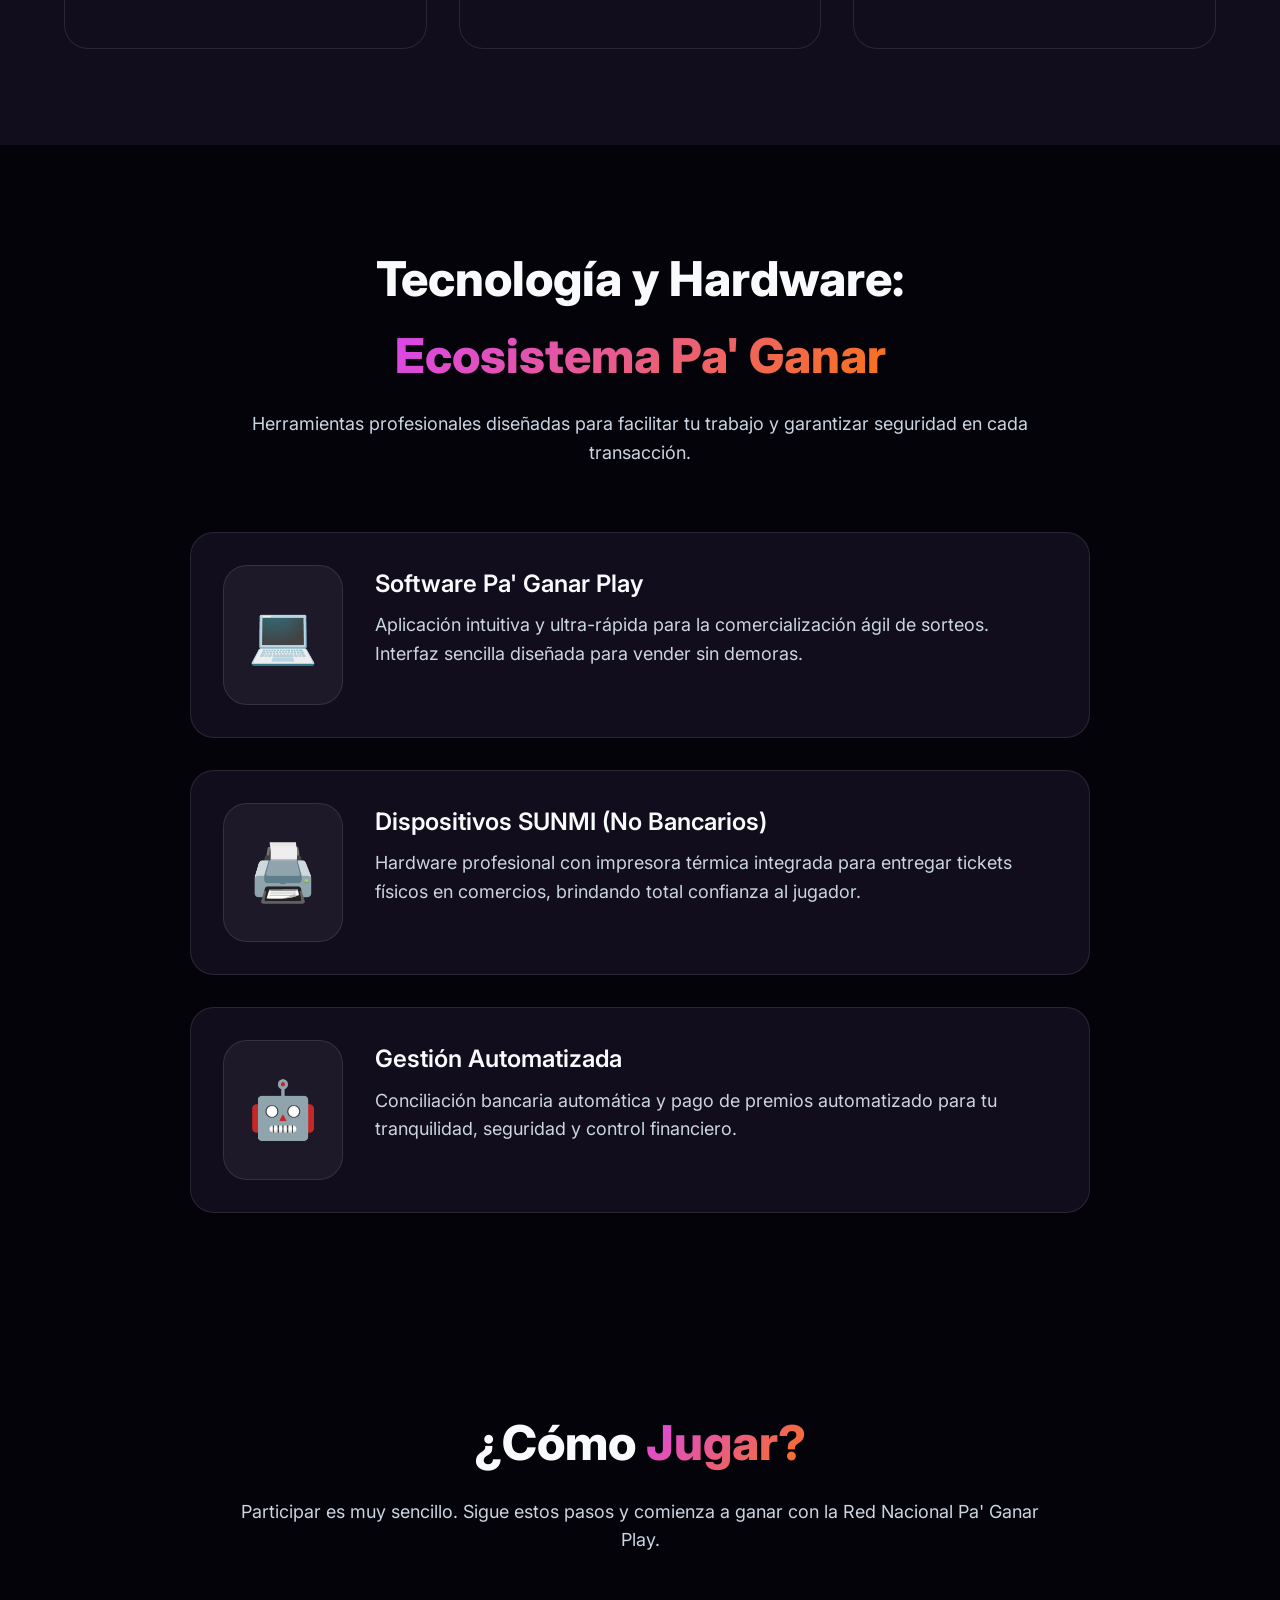
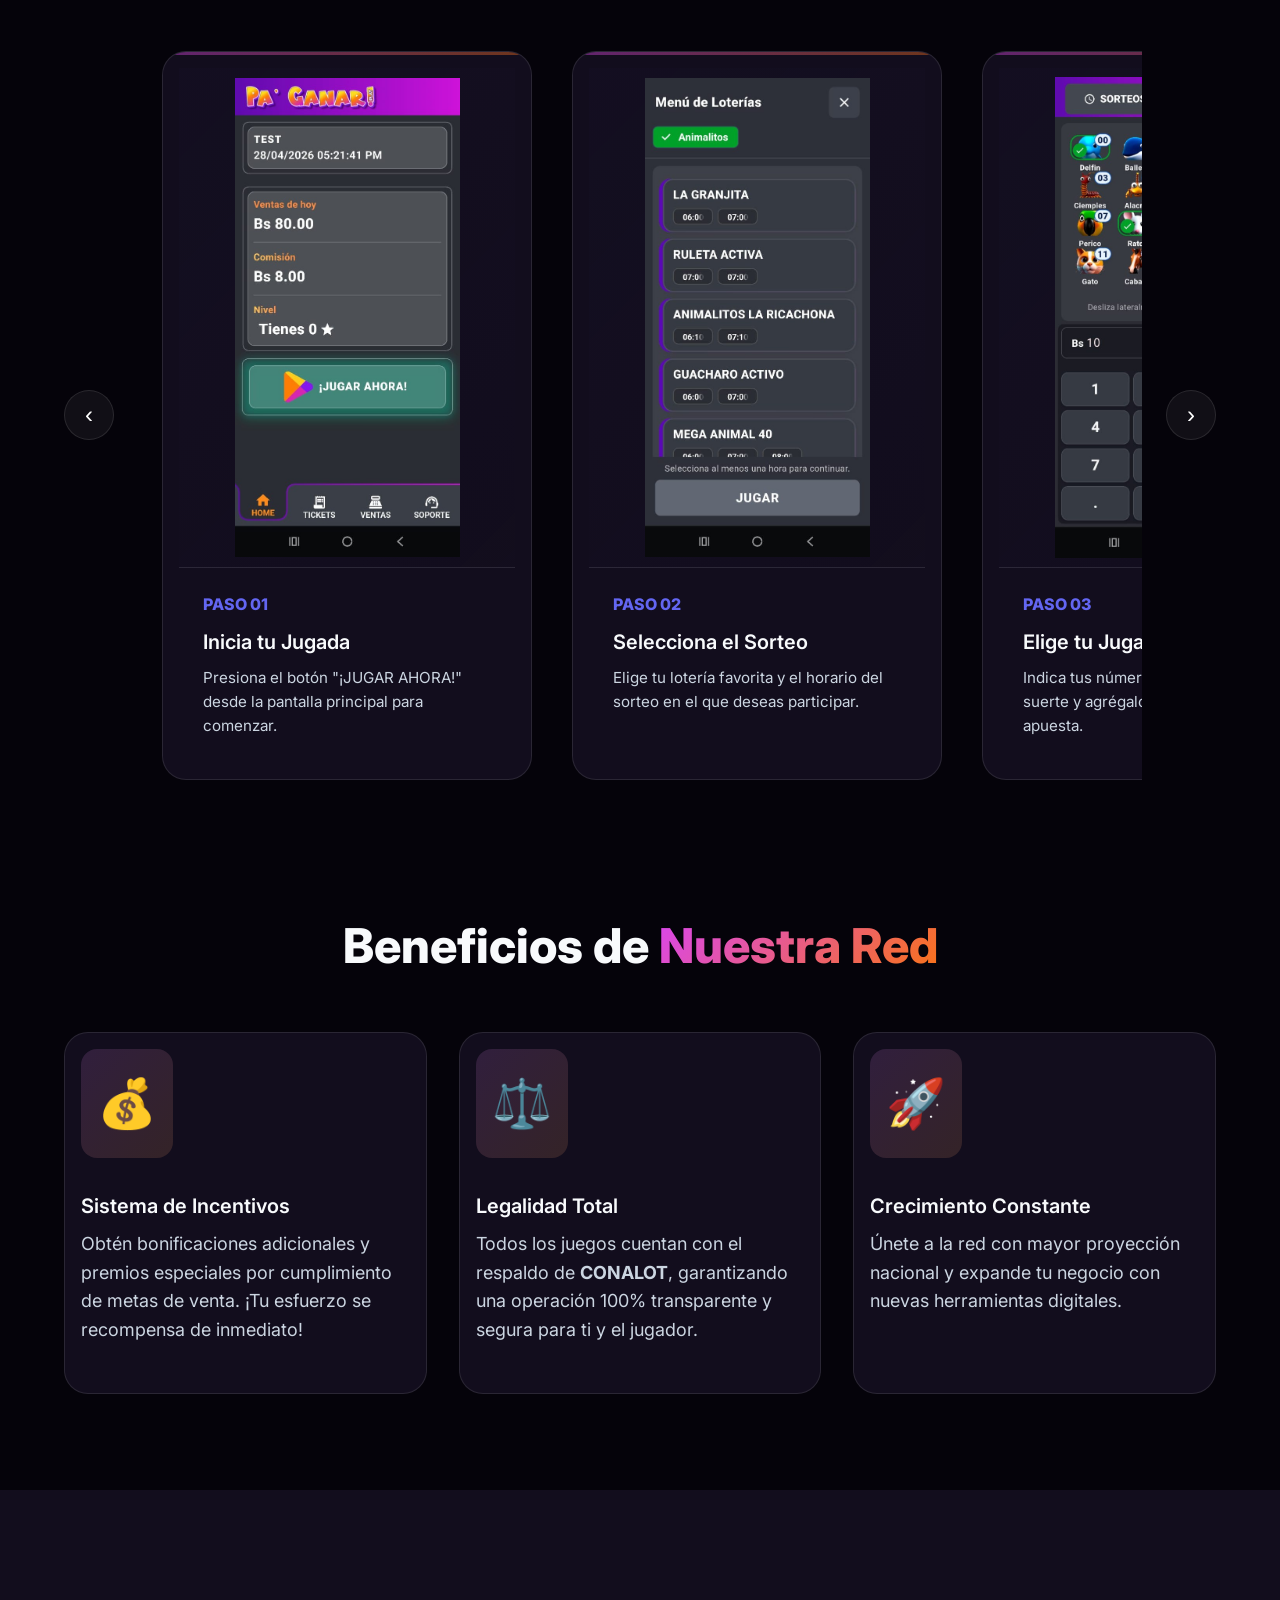
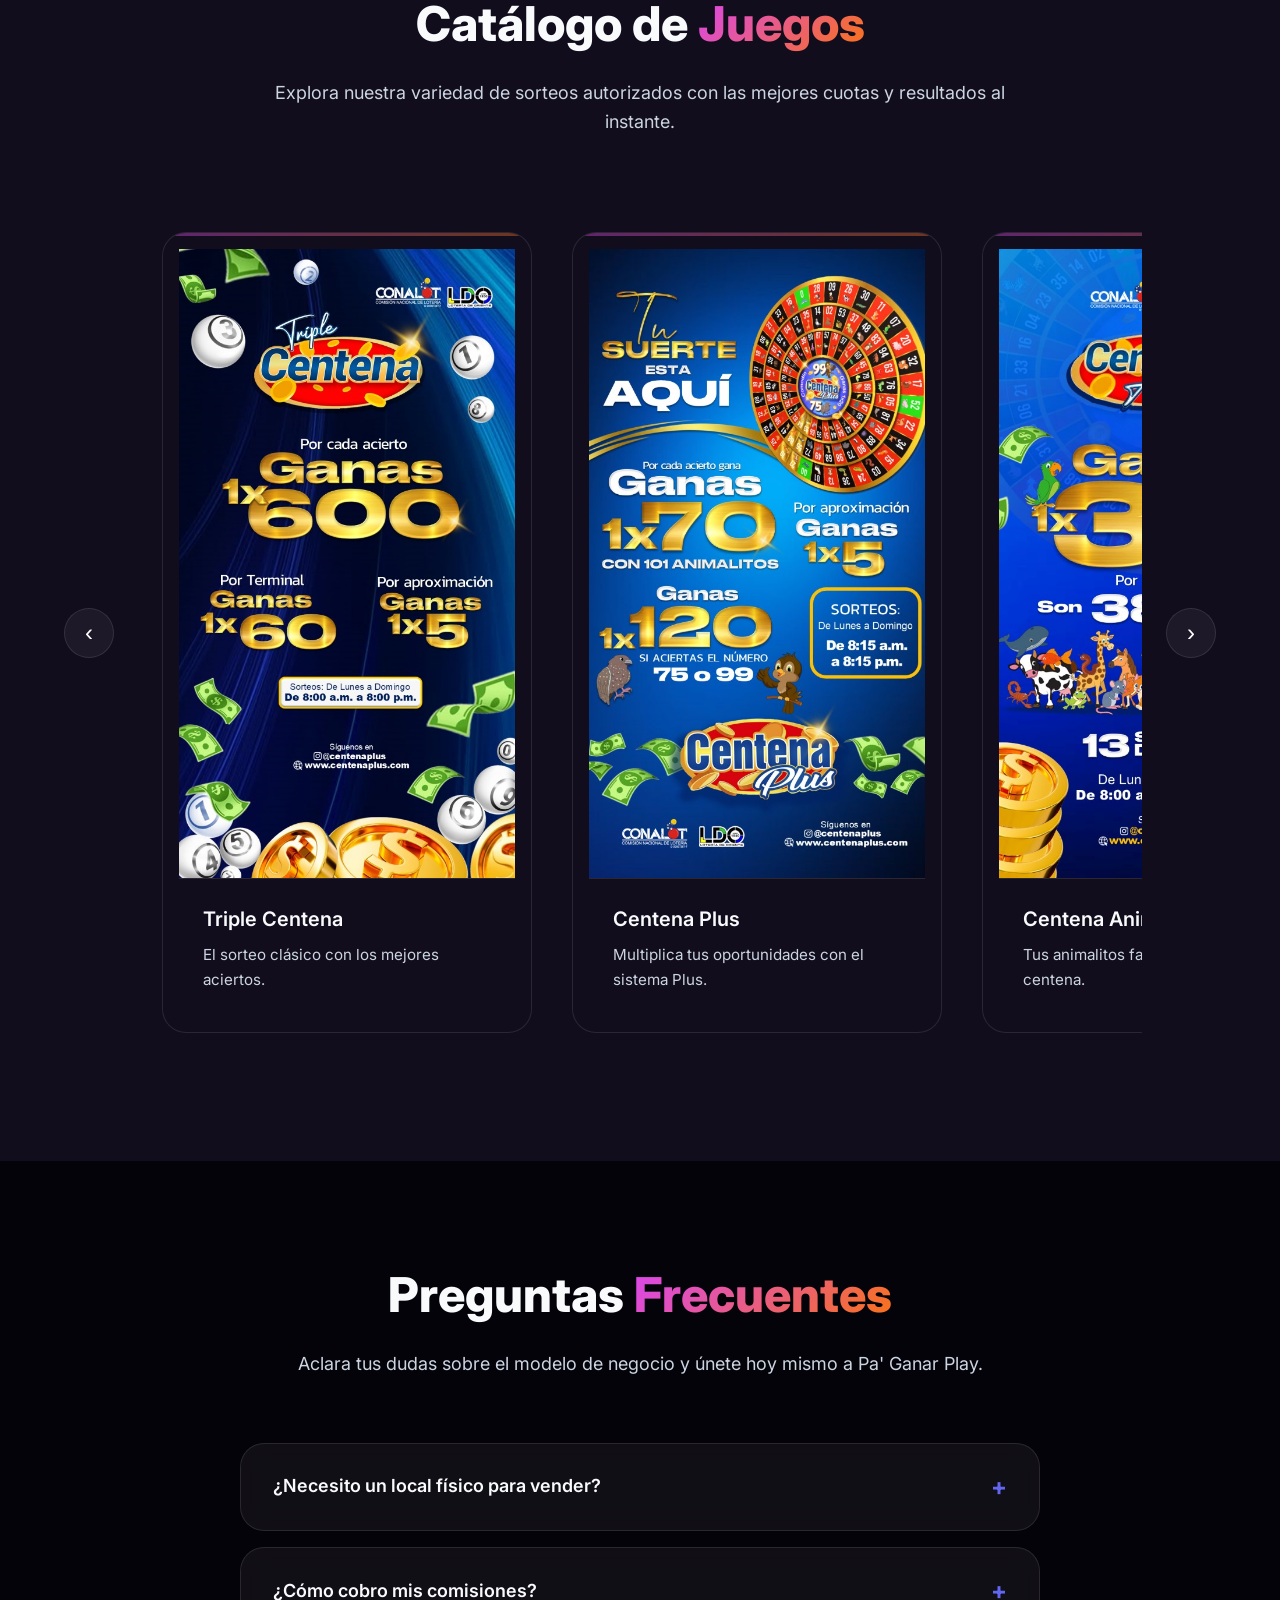
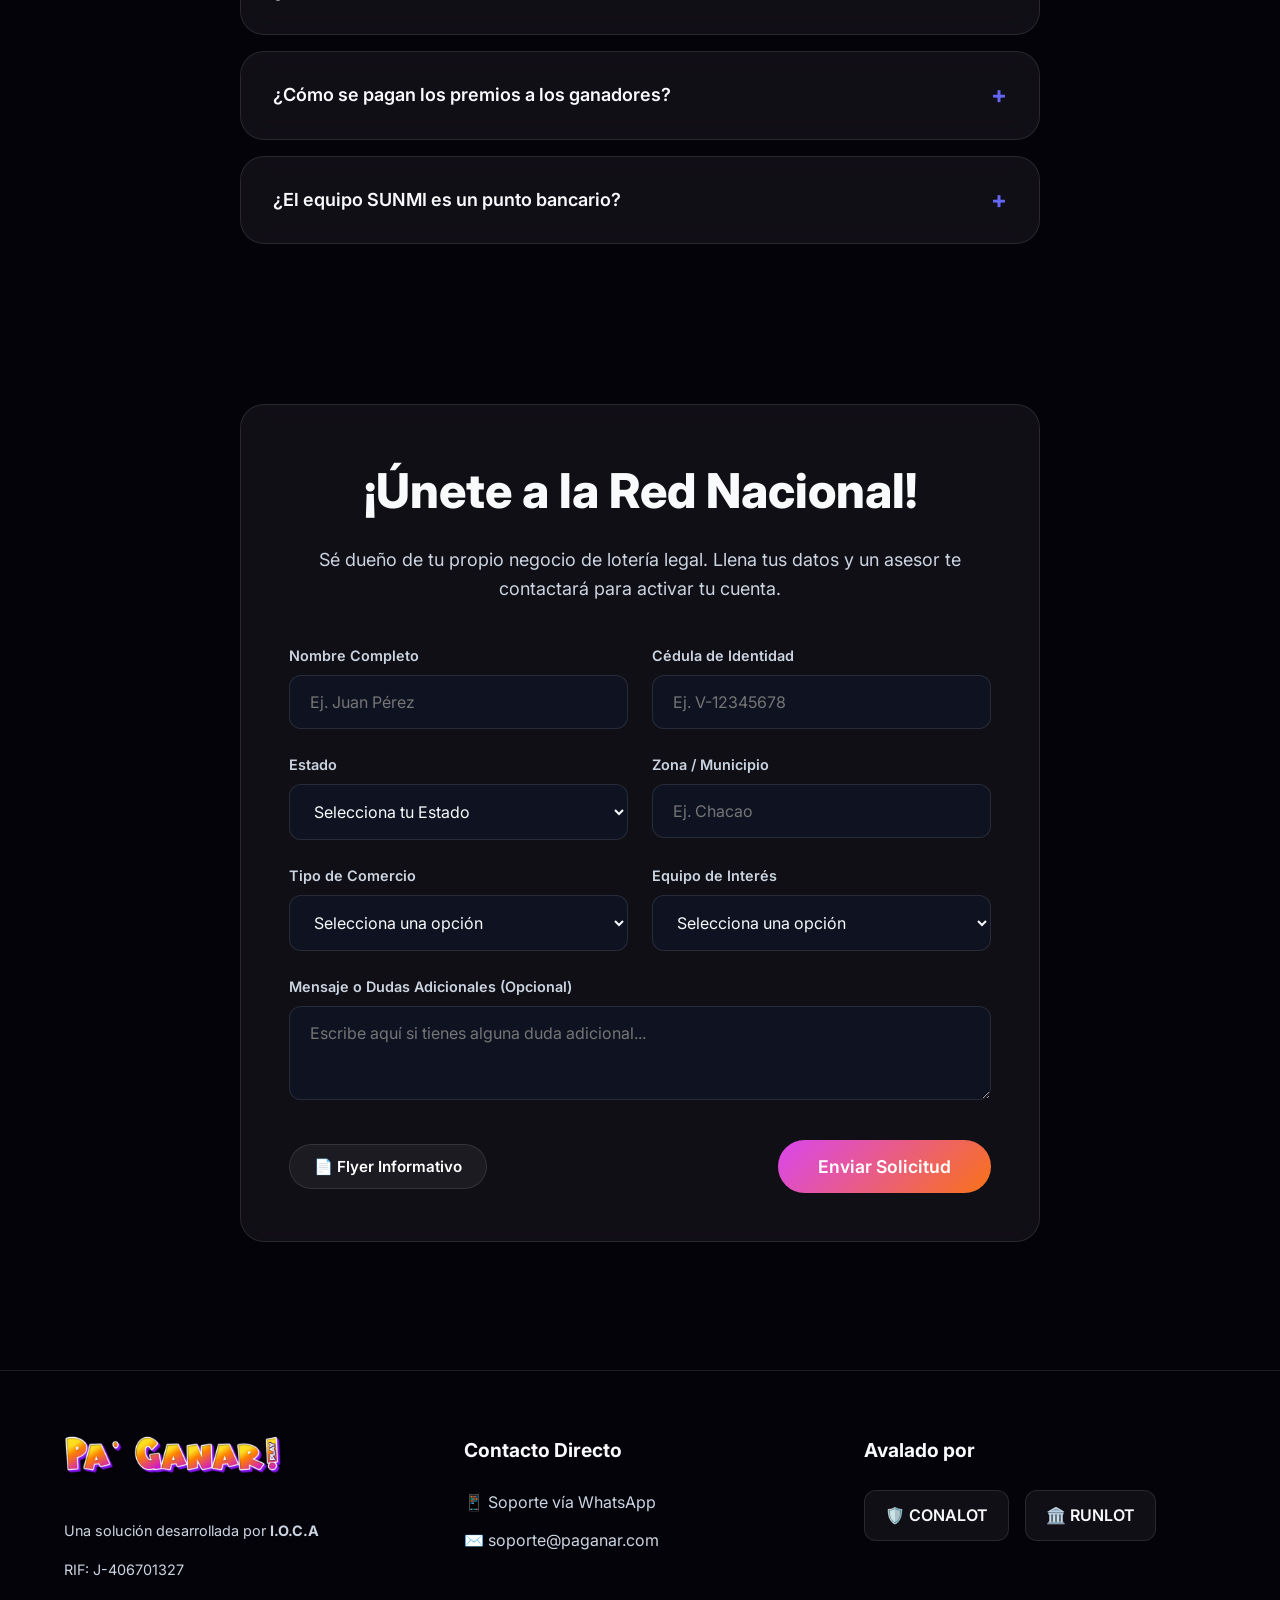
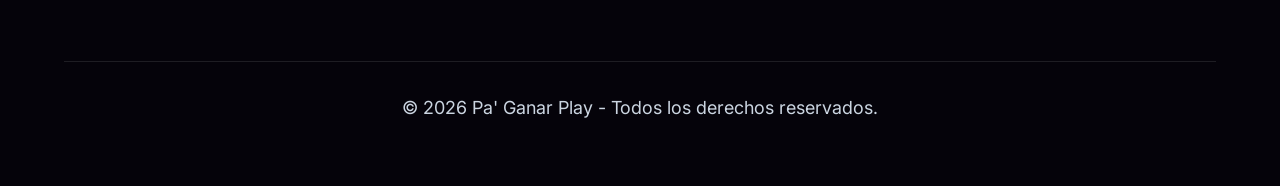
==== commit 0499b4e8: "Se agrega el how toplay" ====
--- a/index.html
+++ b/index.html
@@ -116,56 +116,45 @@
                 <!-- Step 1 -->
                 <div class="game-card glass-hover">
                     <div class="game-img-placeholder">
-                        <span style="font-size: 5rem;">🎯</span>
+                        <img src="4.jpeg" class="tuto">
                     </div>
                     <div class="game-info">
                         <div class="step-number" style="color: var(--primary); font-weight: 800; margin-bottom: 0.5rem;">PASO 01</div>
-                        <h3>Selecciona tu Sorteo</h3>
-                        <p>Explora nuestro catálogo y elige el juego que más te guste: Triples o Animalitos.</p>
+                        <h3>Inicia tu Jugada</h3>
+                        <p>Presiona el botón "¡JUGAR AHORA!" desde la pantalla principal para comenzar.</p>
                     </div>
                 </div>
                 <!-- Step 2 -->
                 <div class="game-card glass-hover">
                     <div class="game-img-placeholder">
-                        <span style="font-size: 5rem;">✍️</span>
+                        <img src="3.jpeg" class="tuto">
                     </div>
                     <div class="game-info">
                         <div class="step-number" style="color: var(--primary); font-weight: 800; margin-bottom: 0.5rem;">PASO 02</div>
-                        <h3>Indica tu Jugada</h3>
-                        <p>Elige tus números de la suerte o el animal ganador para el próximo sorteo.</p>
+                        <h3>Selecciona el Sorteo</h3>
+                        <p>Elige tu lotería favorita y el horario del sorteo en el que deseas participar.</p>
                     </div>
                 </div>
                 <!-- Step 3 -->
                 <div class="game-card glass-hover">
                     <div class="game-img-placeholder">
-                        <span style="font-size: 5rem;">💰</span>
+                        <img src="2.jpeg" class="tuto">
                     </div>
                     <div class="game-info">
                         <div class="step-number" style="color: var(--primary); font-weight: 800; margin-bottom: 0.5rem;">PASO 03</div>
-                        <h3>Define tu Apuesta</h3>
-                        <p>Decide cuánto quieres jugar. Nuestro sistema es flexible y se adapta a ti.</p>
+                        <h3>Elige tu Jugada</h3>
+                        <p>Indica tus números o animalitos de la suerte y agrégalos a tu ticket de apuesta.</p>
                     </div>
                 </div>
                 <!-- Step 4 -->
                 <div class="game-card glass-hover">
                     <div class="game-img-placeholder">
-                        <span style="font-size: 5rem;">🎫</span>
+                        <img src="1.jpeg" class="tuto">
                     </div>
                     <div class="game-info">
                         <div class="step-number" style="color: var(--primary); font-weight: 800; margin-bottom: 0.5rem;">PASO 04</div>
-                        <h3>Recibe tu Comprobante</h3>
-                        <p>Obtén tu ticket digital o físico con total respaldo legal de CONALOT.</p>
-                    </div>
-                </div>
-                <!-- Step 5 -->
-                <div class="game-card glass-hover">
-                    <div class="game-img-placeholder">
-                        <span style="font-size: 5rem;">🏆</span>
-                    </div>
-                    <div class="game-info">
-                        <div class="step-number" style="color: var(--primary); font-weight: 800; margin-bottom: 0.5rem;">PASO 05</div>
-                        <h3>¡Gana y Cobra!</h3>
-                        <p>Verifica los resultados en tiempo real y recibe tus premios de forma inmediata.</p>
+                        <h3>Confirma y Gana</h3>
+                        <p>Verifica tu ticket, presiona "JUGAR" y obtén tu comprobante legal al instante.</p>
                     </div>
                 </div>
             </div>
--- a/home.css
+++ b/home.css
@@ -19,7 +19,9 @@
   padding: 0;
   box-sizing: border-box;
 }
-
+.tuto {
+  width: 225px;
+}
 body {
   font-family: "Inter", sans-serif;
   background-color: var(--bg-darker);
@@ -333,7 +335,8 @@
 }
 
 .game-card {
-  min-width: 350px;
+  width: 255px;
+  min-width: 370px;
   flex: 0 0 auto;
   background: var(--bg-dark);
   border: 1px solid var(--glass-border);
@@ -379,11 +382,7 @@
 .game-img-placeholder {
   width: 100%;
   height: 500px;
-  background: linear-gradient(
-    135deg,
-    rgba(99, 102, 241, 0.1),
-    rgba(139, 92, 246, 0.1)
-  );
+  background: linear-gradient(135deg, rgb(23 18 42 / 28%), rgb(18 13 29 / 19%));
   display: flex;
   align-items: center;
   justify-content: center;
@@ -852,7 +851,9 @@
     gap: 2.5rem;
   }
 
-  .footer-info, .footer-links, .footer-trust {
+  .footer-info,
+  .footer-links,
+  .footer-trust {
     align-items: center;
   }
 
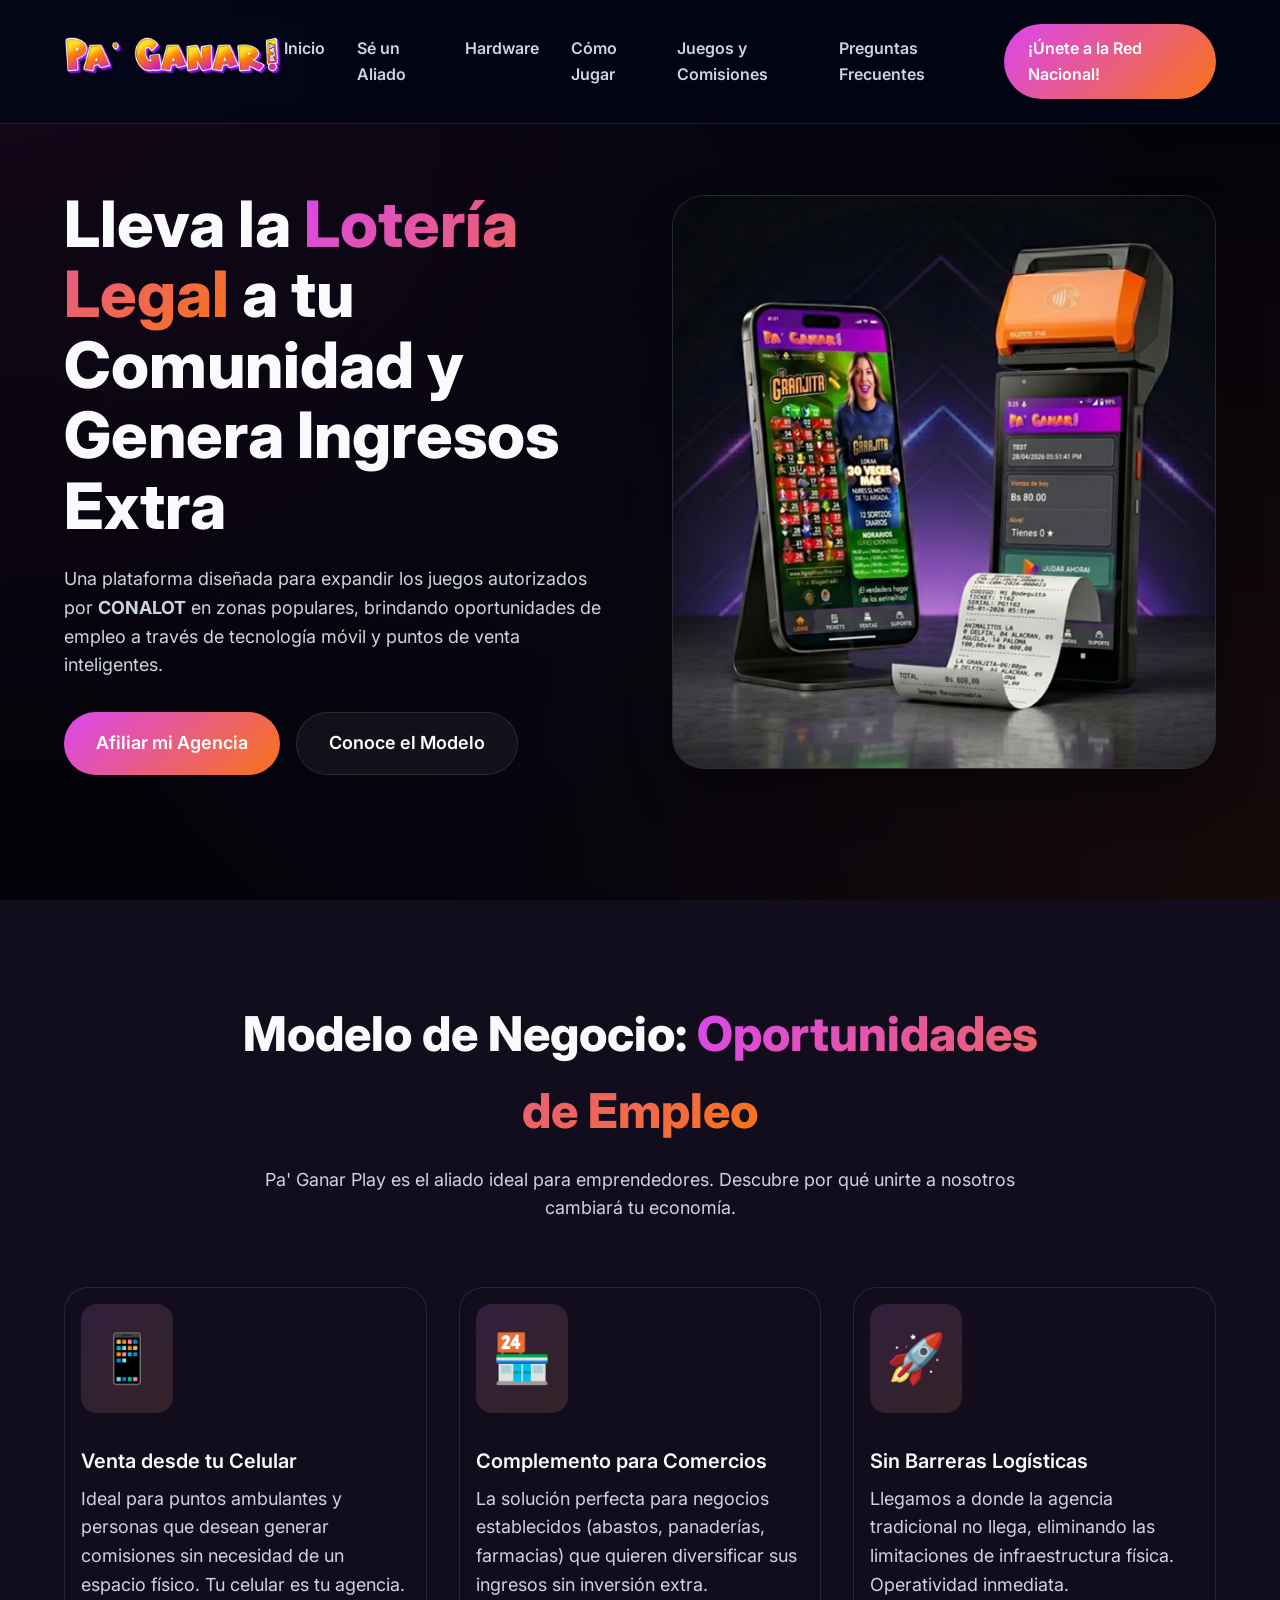
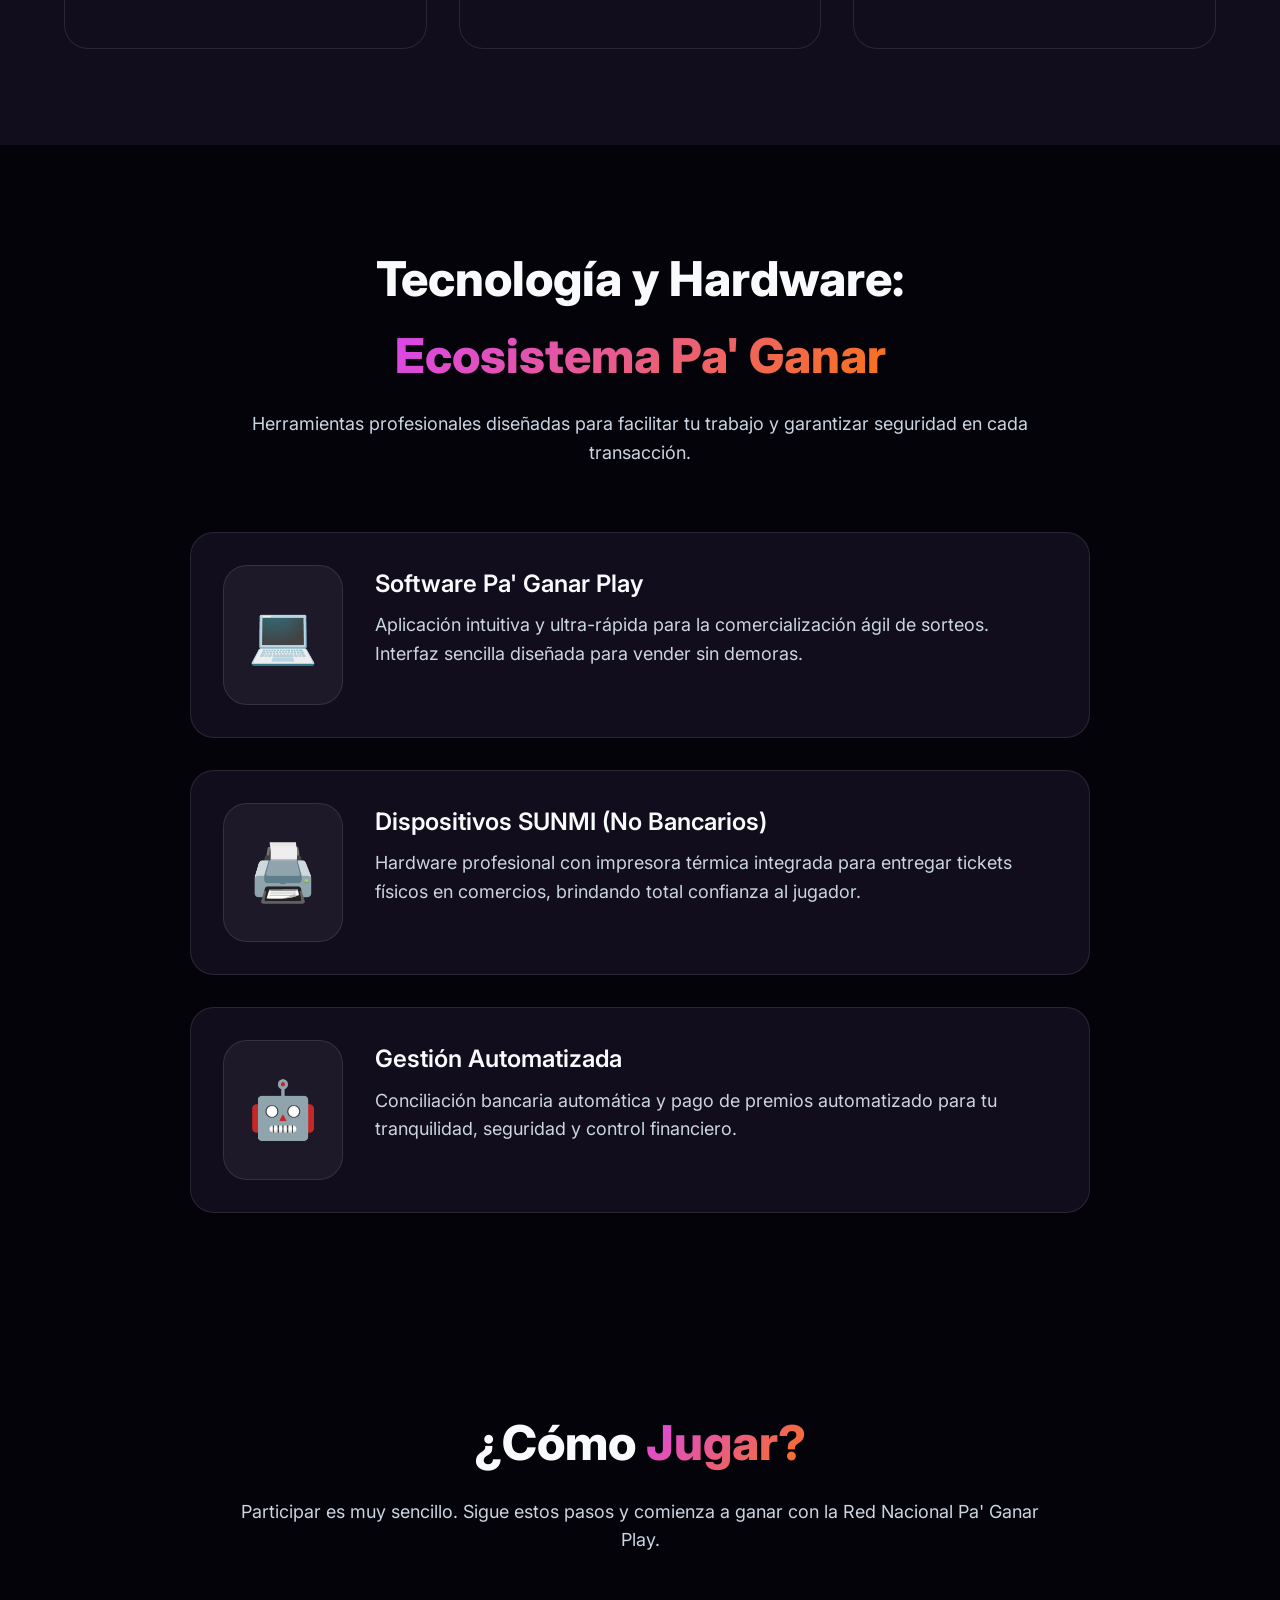
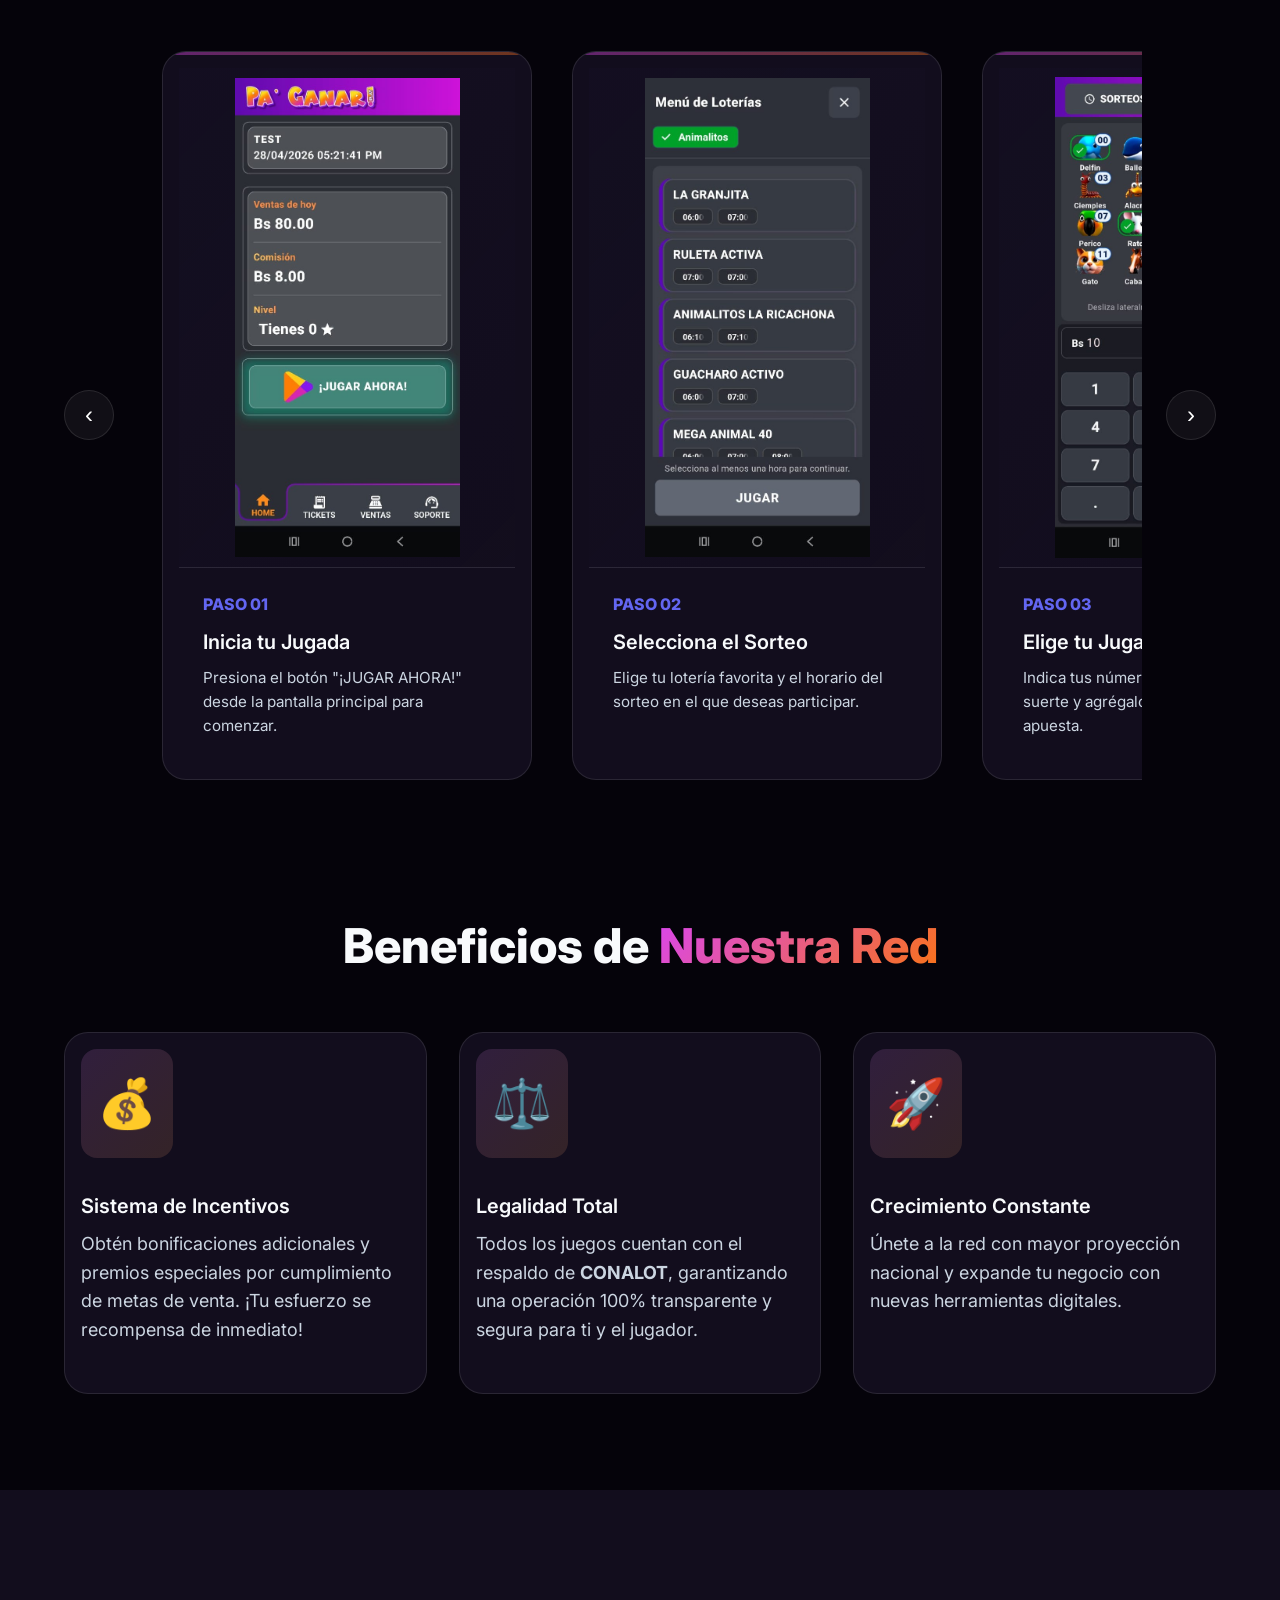
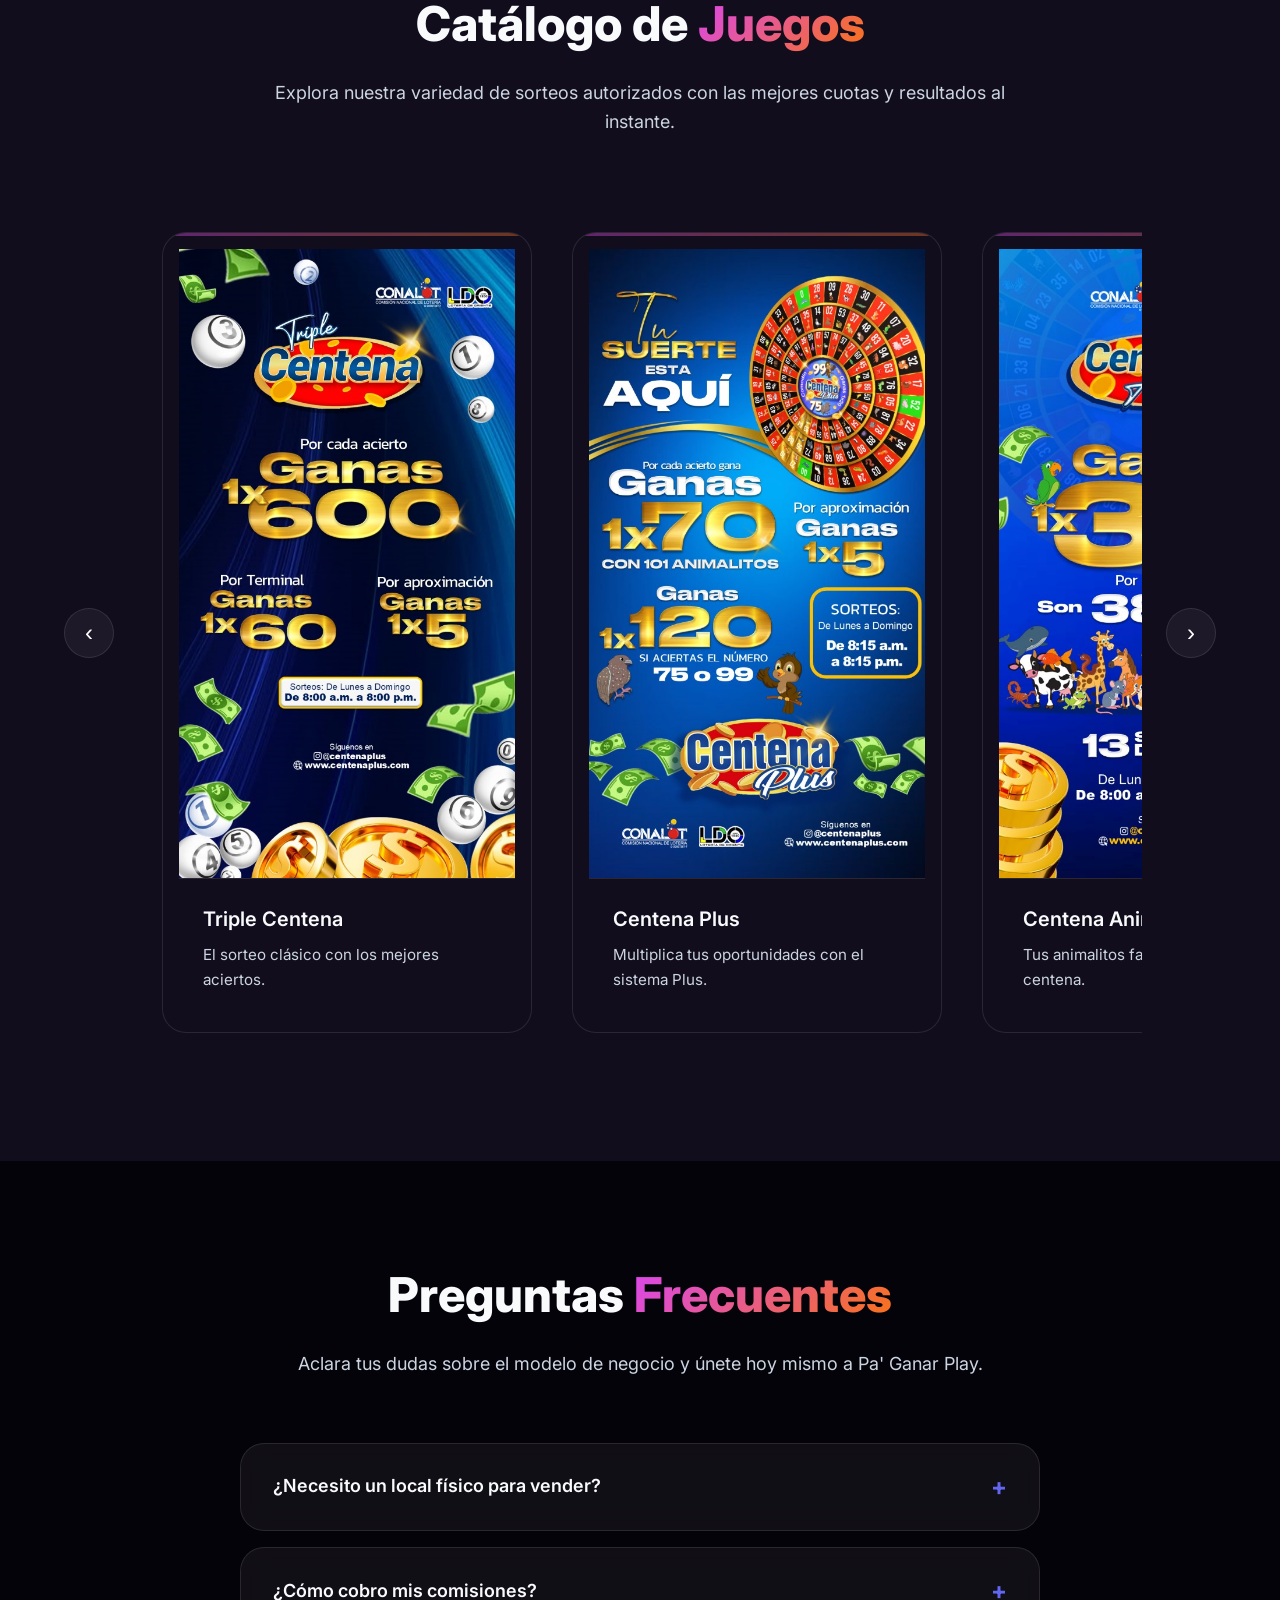
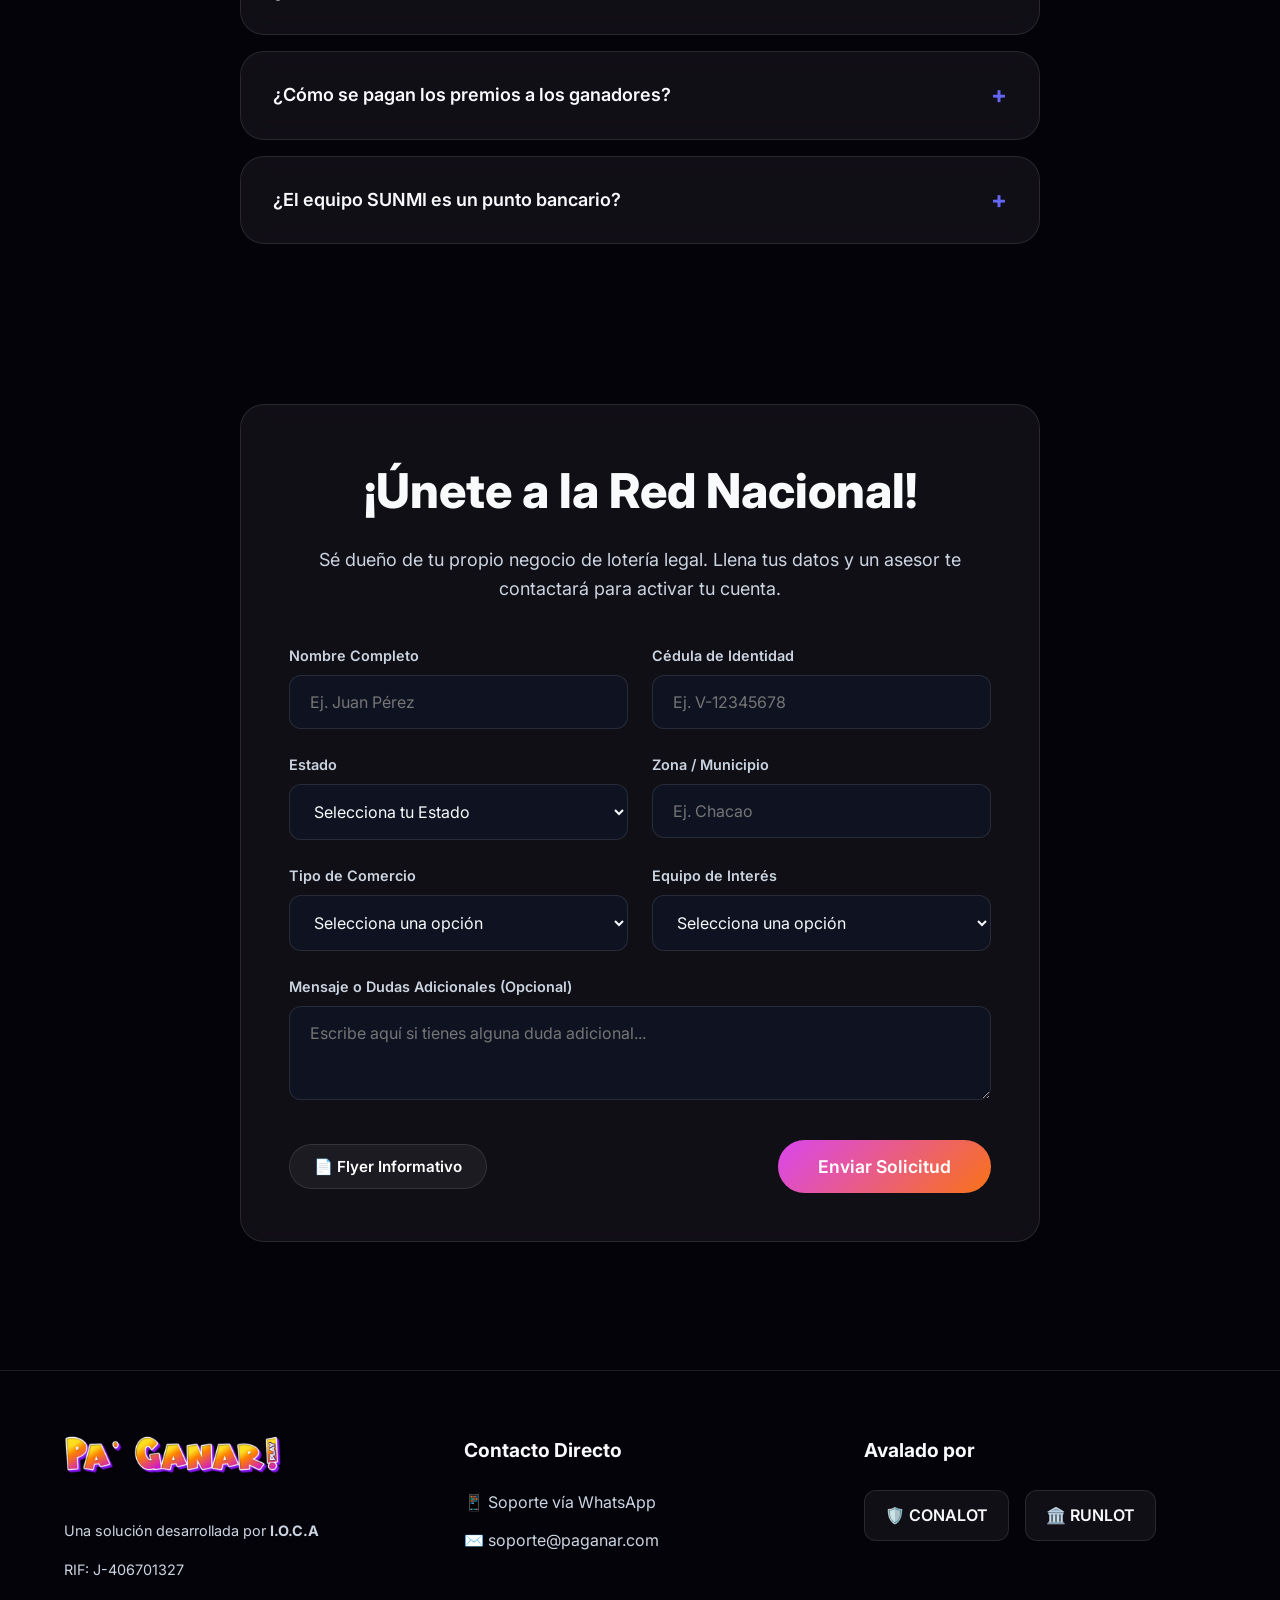
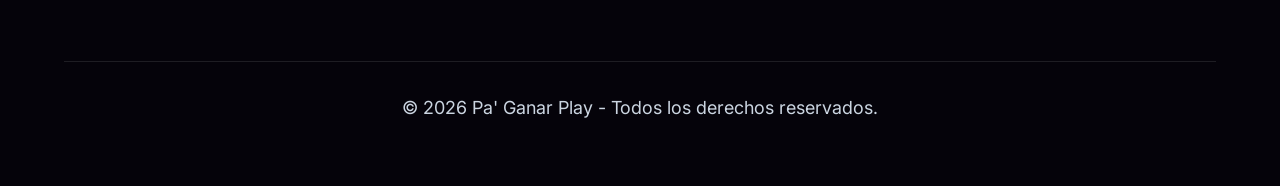
==== commit 5e3598d1: "Cambios de banner y como jugar" ====
--- a/index.html
+++ b/index.html
@@ -43,7 +43,7 @@
             </div>
         </div>
         <div class="hero-visual animate-up delay-3">
-            <img src="hero_composition.png" alt="Pa' Ganar Play en celular y SUNMI" class="hero-img glass">
+            <img src="bannerpg.jpeg" alt="Pa' Ganar Play en celular y SUNMI" class="hero-img glass">
         </div>
     </header>
 
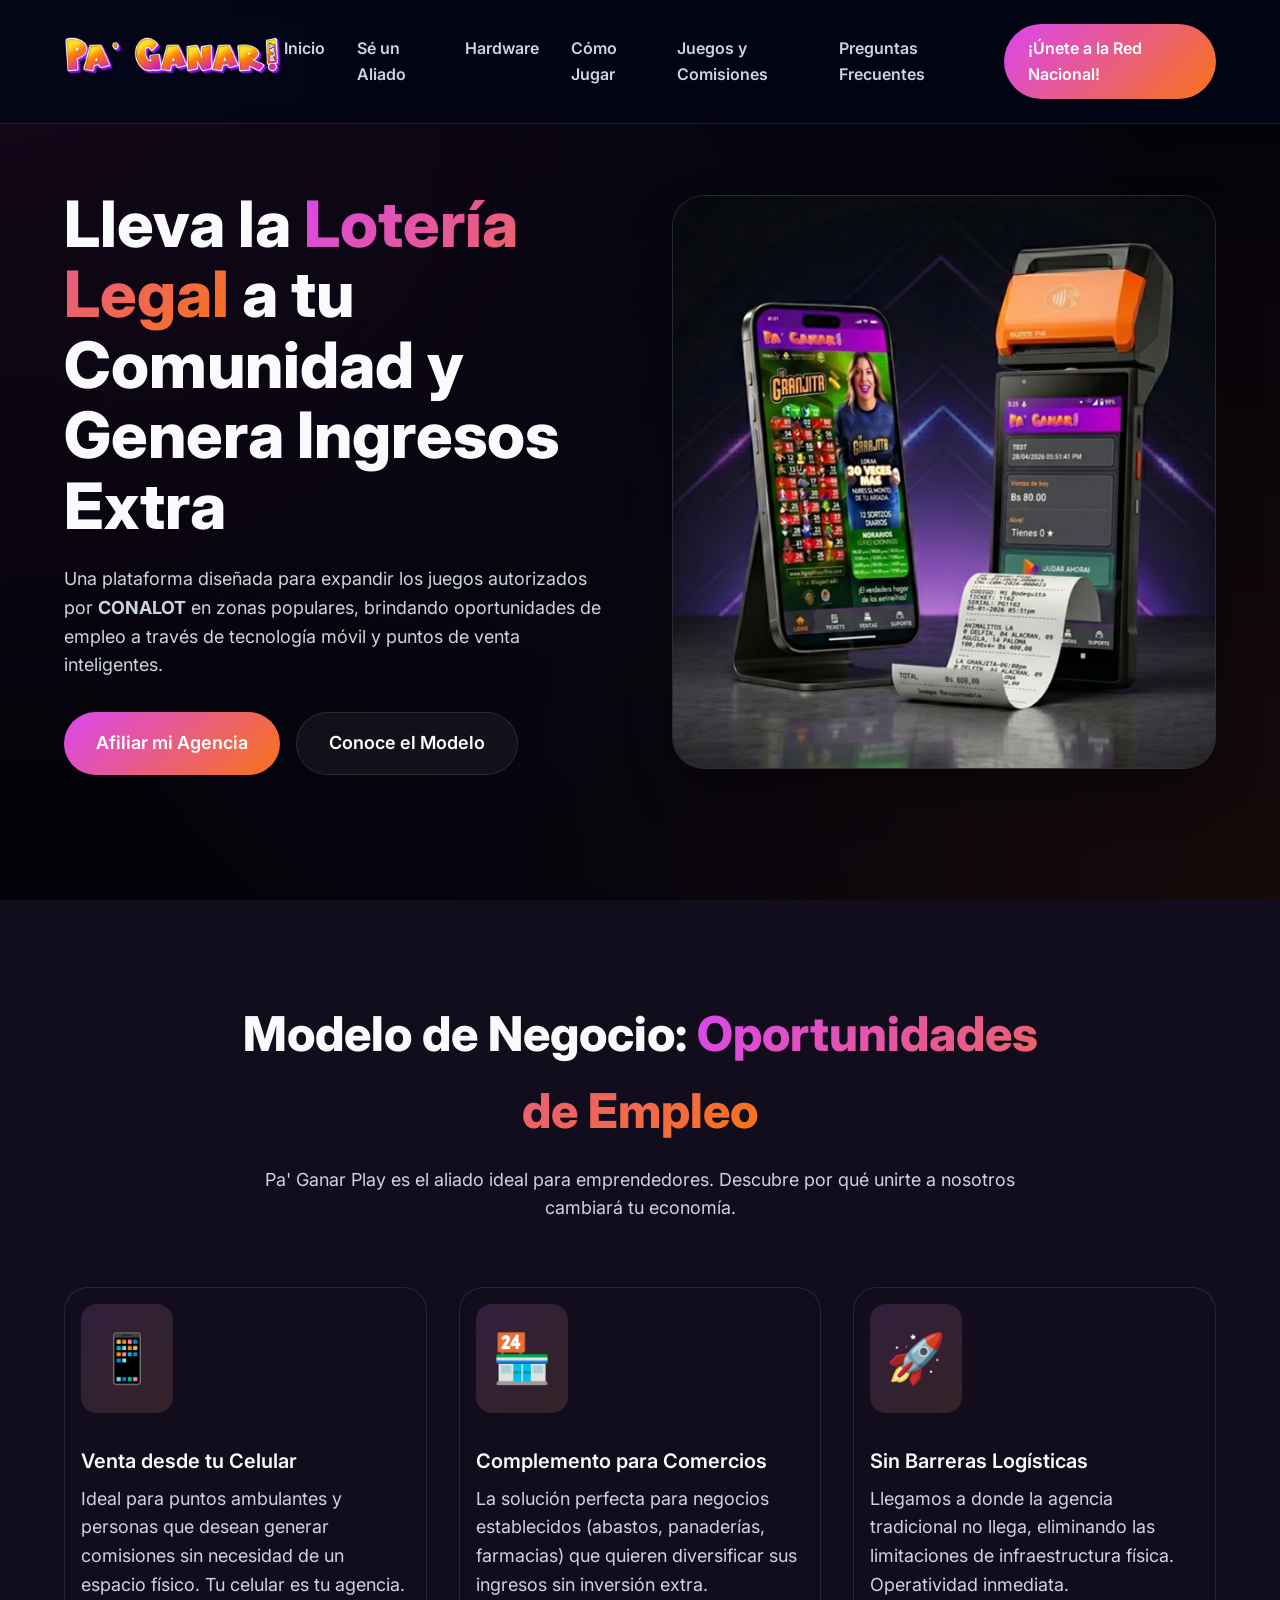
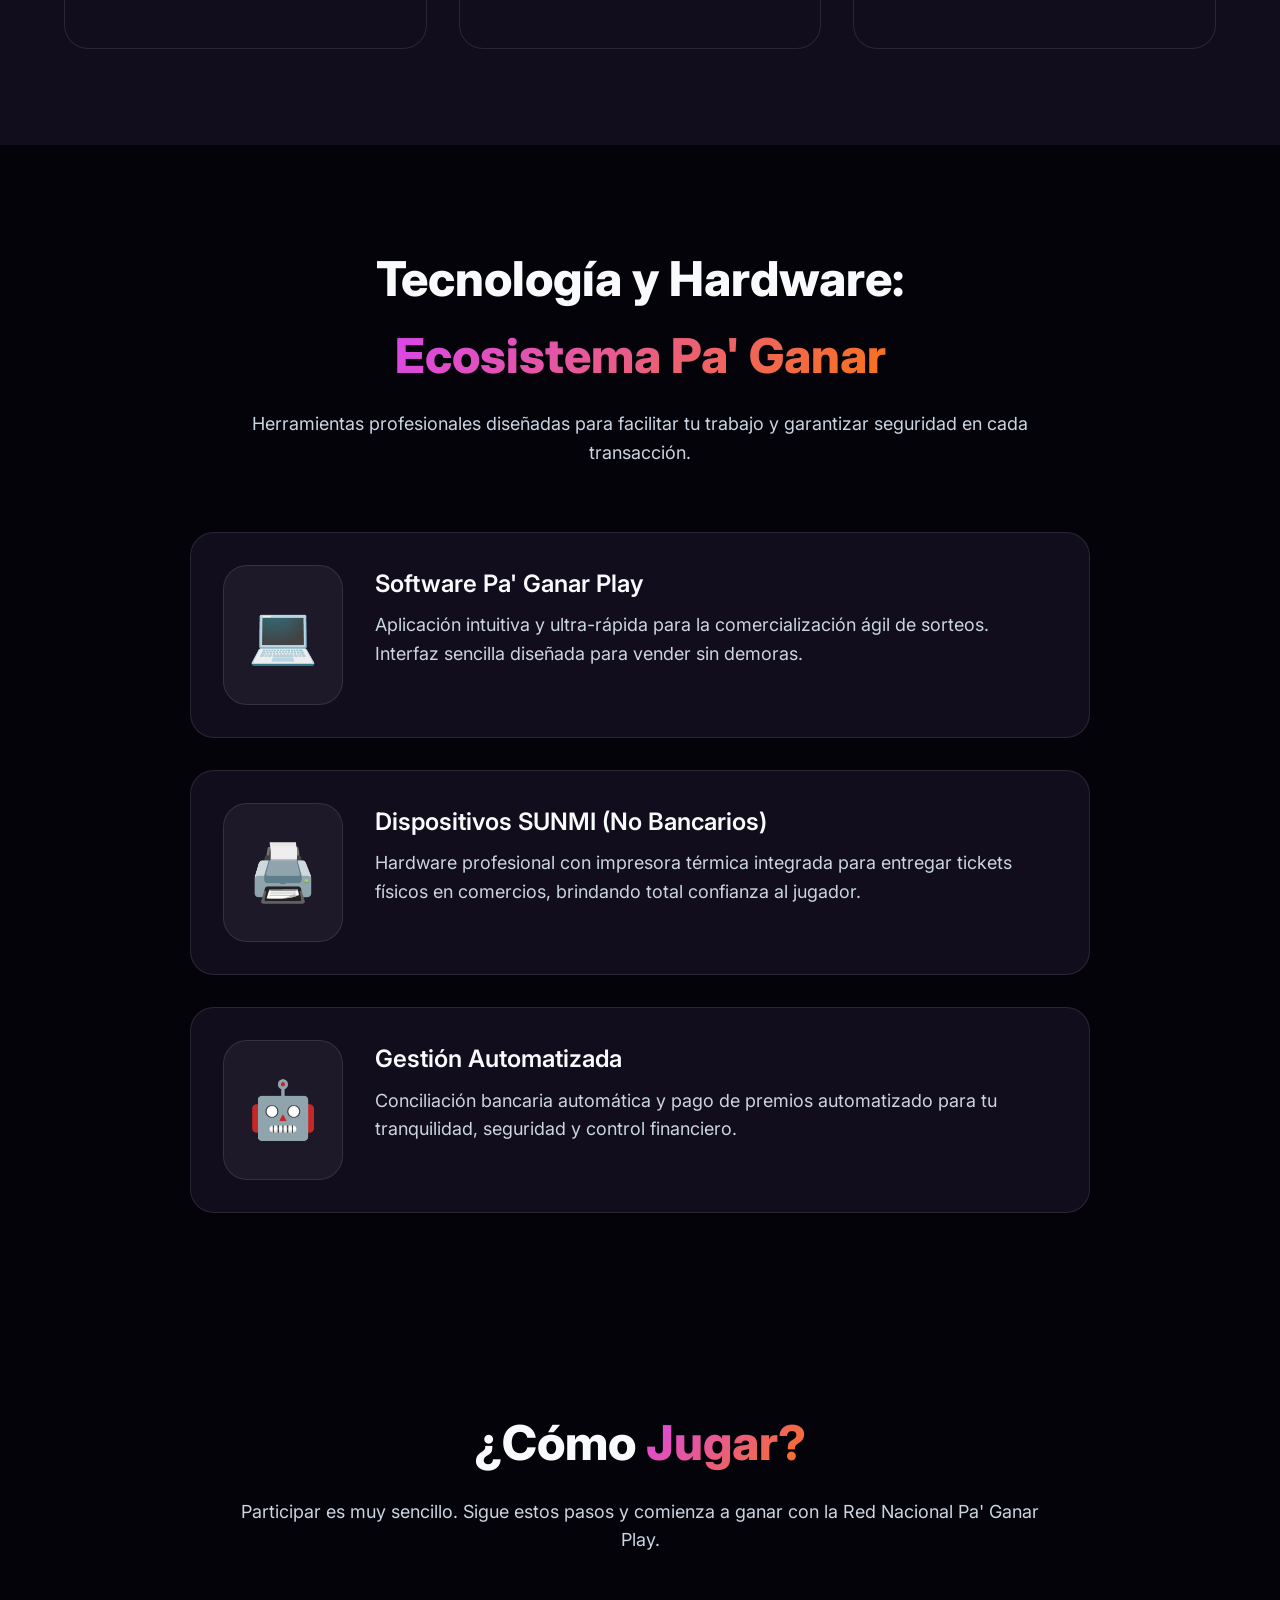
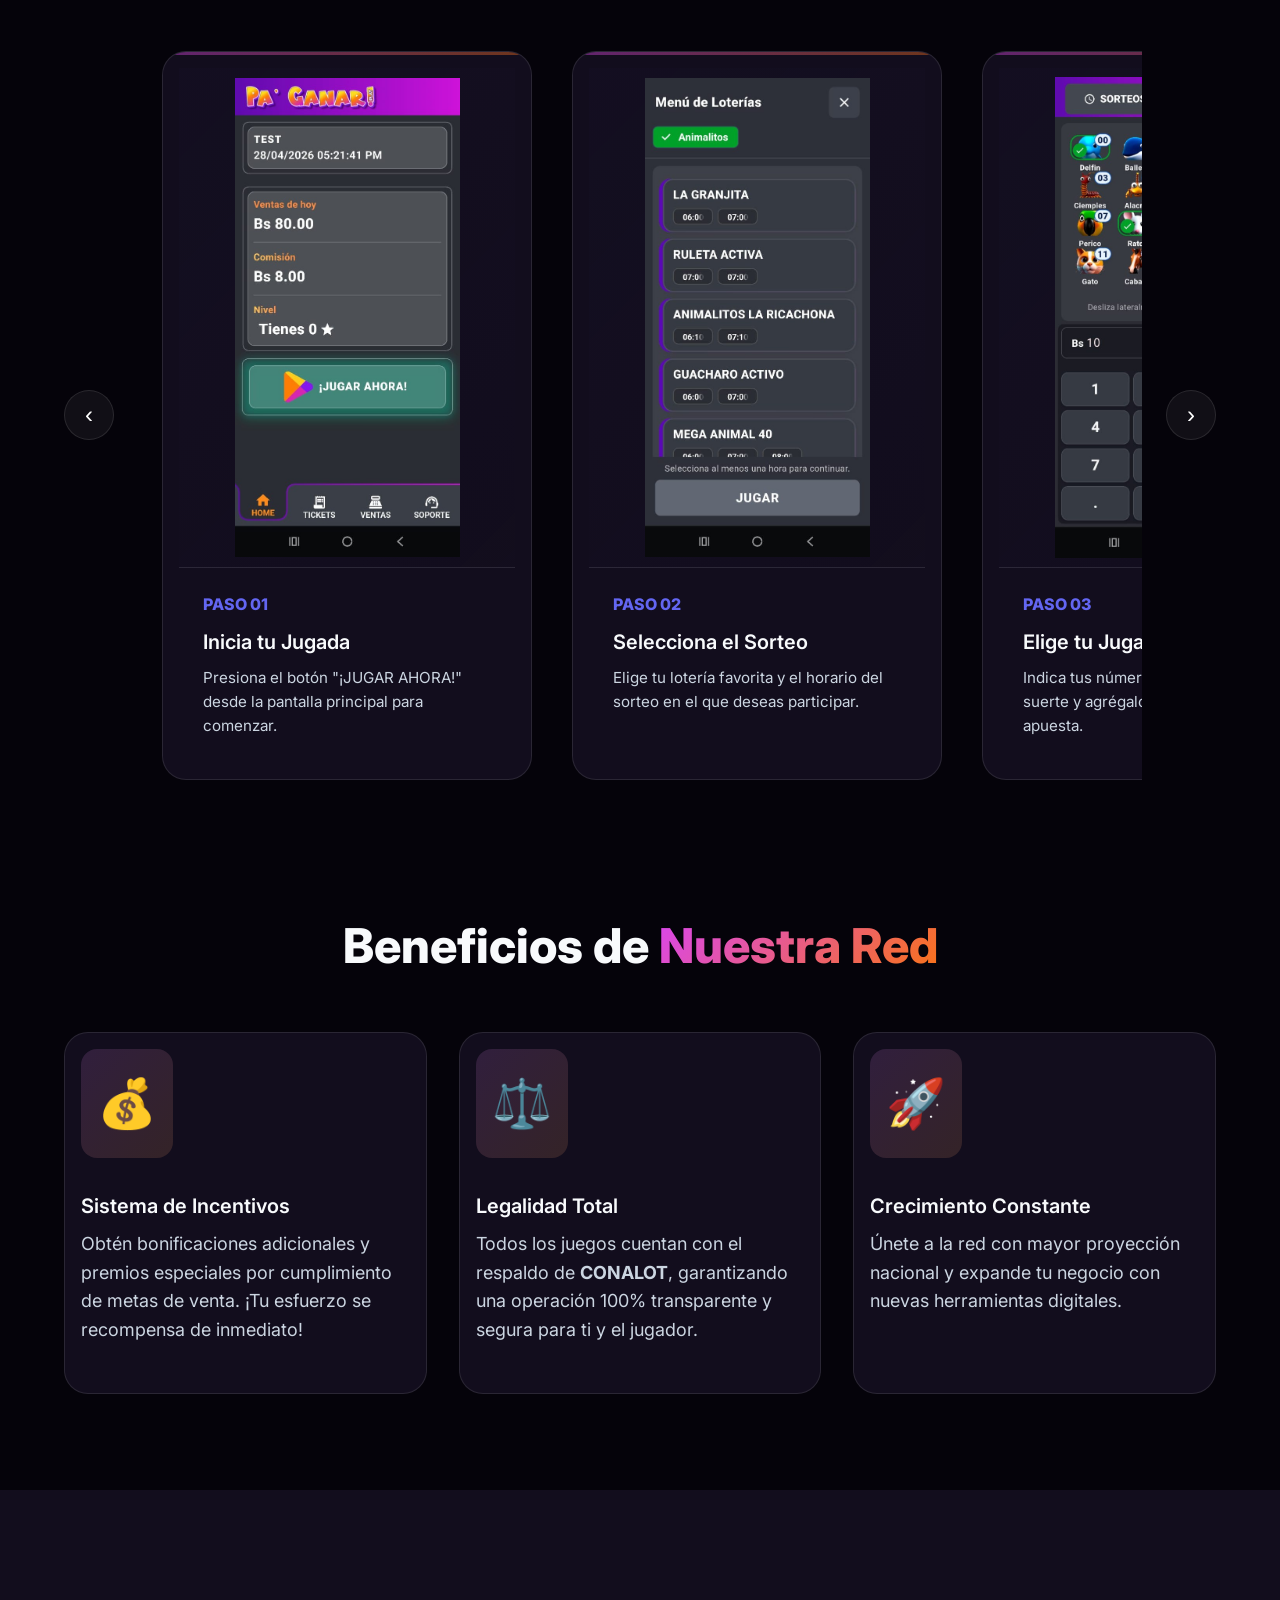
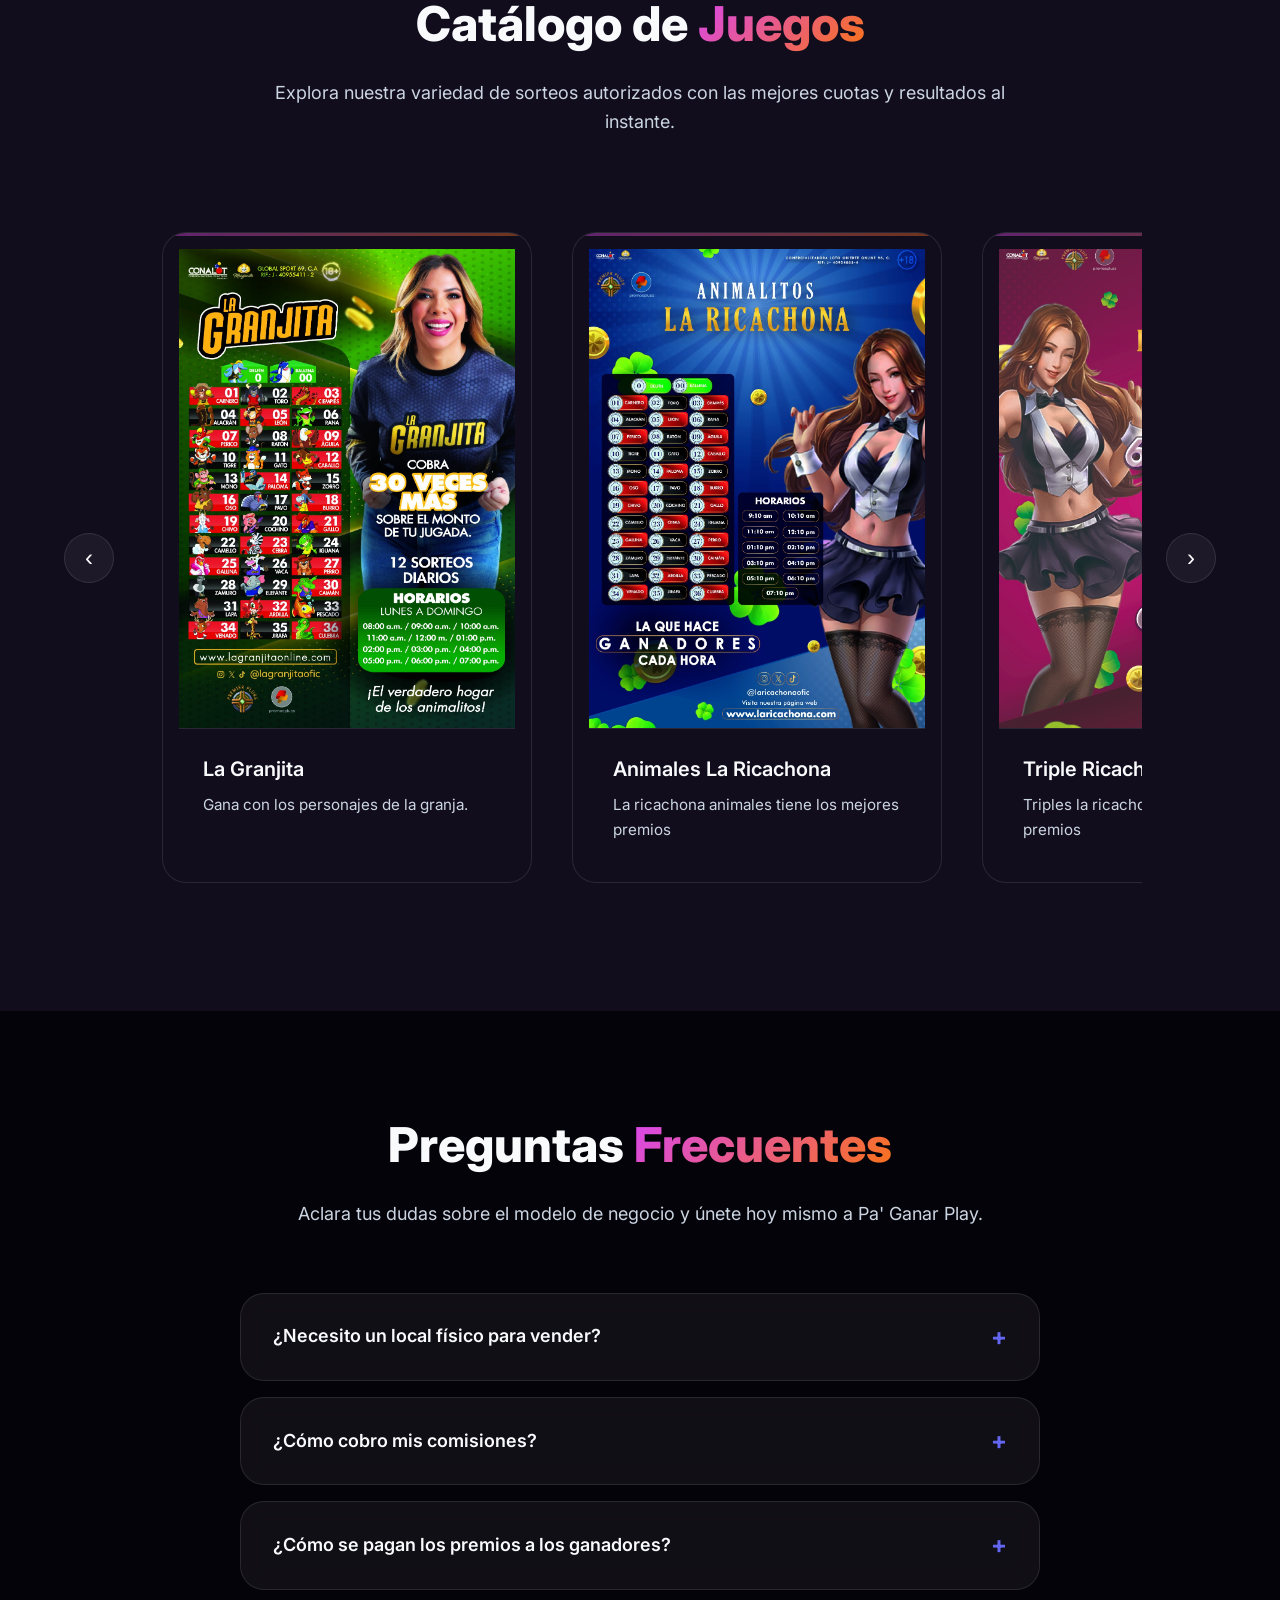
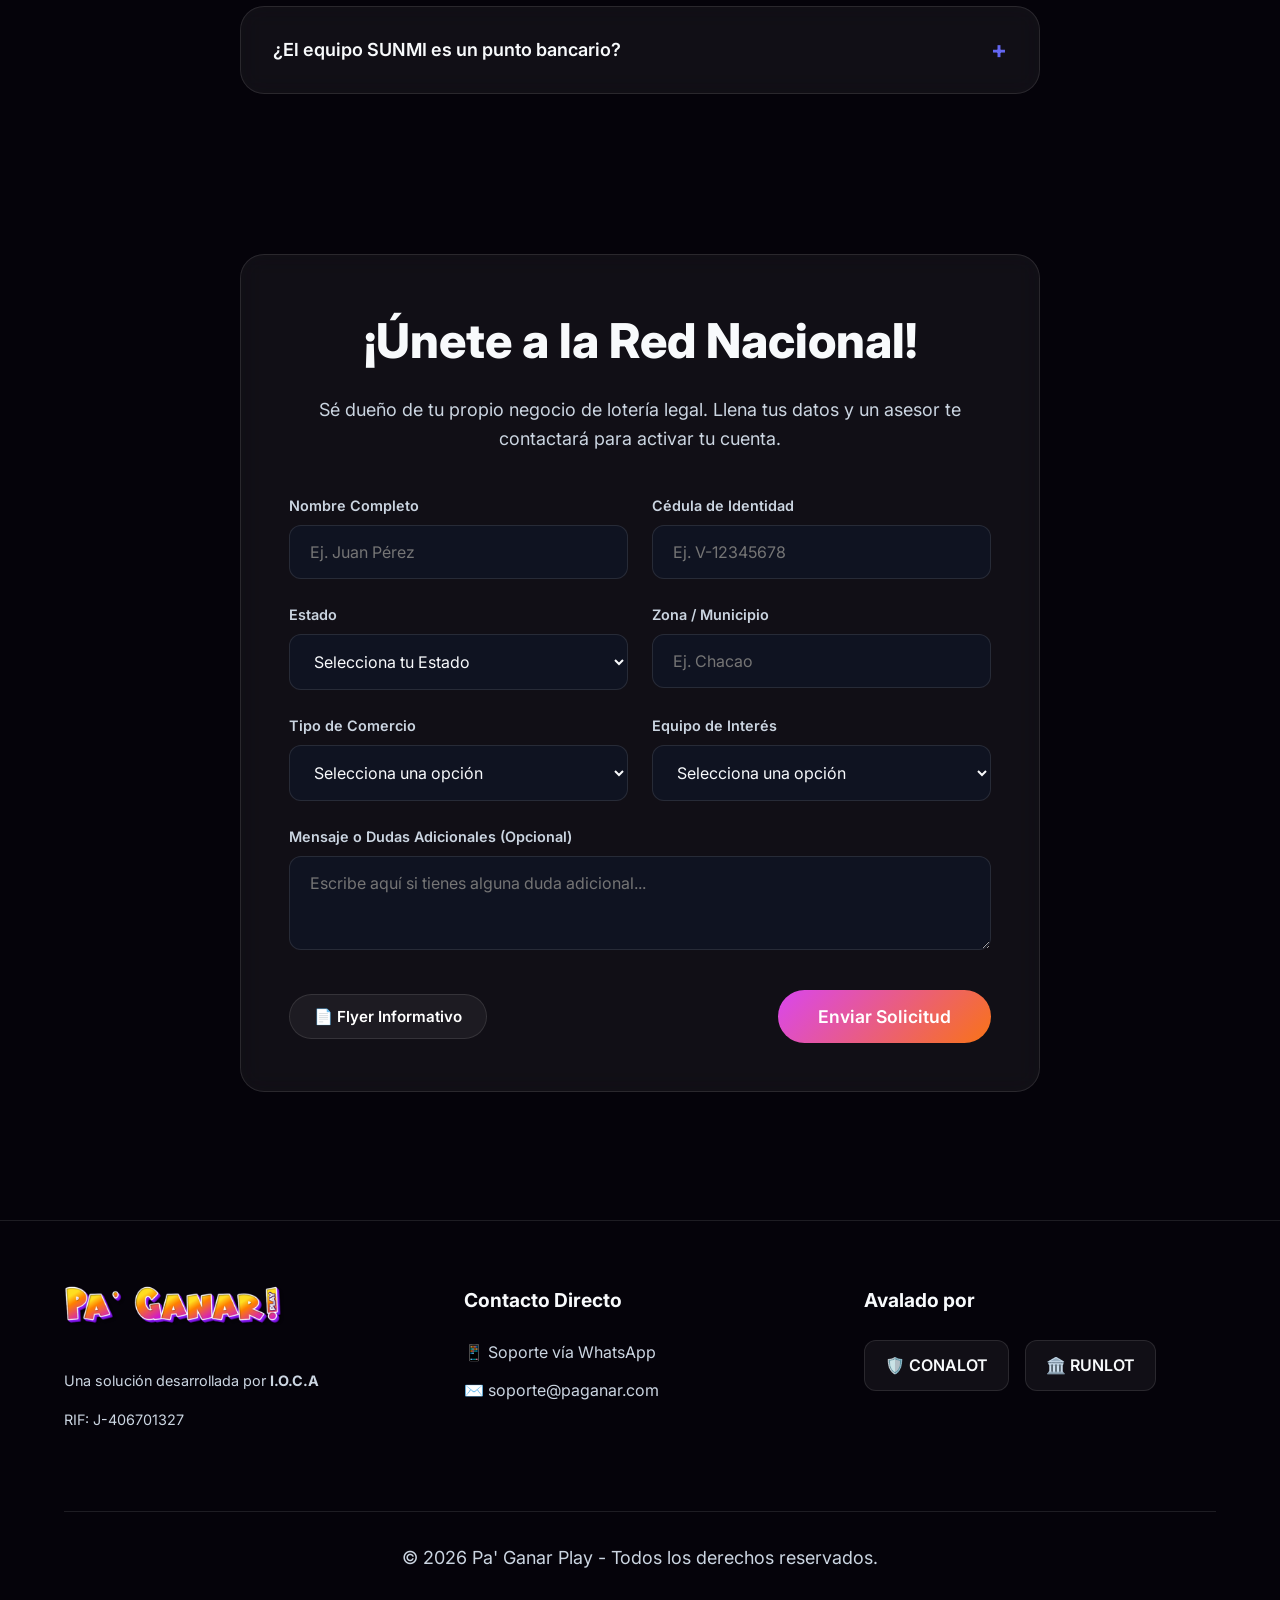
==== commit 202c5498: "Cambios imagenes" ====
--- a/index.html
+++ b/index.html
@@ -195,6 +195,36 @@
         <div class="slider-wrapper animate-up delay-2">
             <button class="slider-btn prev" id="prevGame">‹</button>
             <div class="games-slider" id="gamesSlider">
+                <!-- Game Card 5 -->
+                <div class="game-card glass-hover">
+                    <div class="game-img">
+                        <img src="granjita.jpeg" alt="Centena Plus">
+                    </div>
+                    <div class="game-info">
+                        <h3>La Granjita</h3>
+                        <p>Gana con los personajes de la granja.</p>
+                    </div>
+                </div>
+                <!-- Game Card 4 -->
+                <div class="game-card glass-hover">
+                    <div class="game-img">
+                        <img src="animalesricachona.jpeg" alt="Centena Plus">
+                    </div>
+                    <div class="game-info">
+                        <h3>Animales La Ricachona</h3>
+                        <p>La ricachona animales tiene los mejores premios</p>
+                    </div>
+                </div>
+                <!-- Game Card 6 -->
+                <div class="game-card glass-hover">
+                    <div class="game-img">
+                        <img src="triplericachona.jpeg" alt="Lotto Activo">
+                    </div>
+                    <div class="game-info">
+                        <h3>Triple Ricachona</h3>
+                        <p>Triples la ricachona los mejores premios</p>
+                    </div>
+                </div>
                 <!-- Game Card 1 -->
                 <div class="game-card glass-hover">
                     <div class="game-img">
@@ -225,46 +255,7 @@
                         <p>Tus animalitos favoritos en formato centena.</p>
                     </div>
                 </div>
-                <!-- Game Card 4 -->
-                <div class="game-card glass-hover">
-                    <div class="game-img-placeholder">
-                        <span>Imagen: Zoo Millonario</span>
-                    </div>
-                    <div class="game-info">
-                        <h3>Zoo Millonario</h3>
-                        <p>El sorteo de animalitos con más tradición.</p>
-                    </div>
-                </div>
-                <!-- Game Card 5 -->
-                <div class="game-card glass-hover">
-                    <div class="game-img-placeholder">
-                        <span>Imagen: La Granjita</span>
-                    </div>
-                    <div class="game-info">
-                        <h3>La Granjita</h3>
-                        <p>Gana con los personajes de la granja.</p>
-                    </div>
-                </div>
-                <!-- Game Card 6 -->
-                <div class="game-card glass-hover">
-                    <div class="game-img-placeholder">
-                        <span>Imagen: Lotto Activo</span>
-                    </div>
-                    <div class="game-info">
-                        <h3>Lotto Activo</h3>
-                        <p>Resultados cada hora y múltiples premios.</p>
-                    </div>
-                </div>
-                <!-- Game Card 7 -->
-                <div class="game-card glass-hover">
-                    <div class="game-img-placeholder">
-                        <span>Imagen: Ruleta Activa</span>
-                    </div>
-                    <div class="game-info">
-                        <h3>Ruleta Activa</h3>
-                        <p>La emoción de la ruleta en tus manos.</p>
-                    </div>
-                </div>
+
             </div>
             <button class="slider-btn next" id="nextGame">›</button>
         </div>
--- a/home.css
+++ b/home.css
@@ -373,7 +373,7 @@
 }
 .game-img {
   width: 100%;
-  height: 630px;
+  height: 480px;
   overflow: hidden;
   border-bottom: 1px solid var(--glass-border);
   background: var(--bg-dark);
@@ -876,10 +876,10 @@
   }
 
   .game-card {
-    min-width: 240px;
+    min-width: 90vw;
   }
 
   .game-img {
-    height: 350px;
-  }
-}
+    height: 400px;
+  }
+}
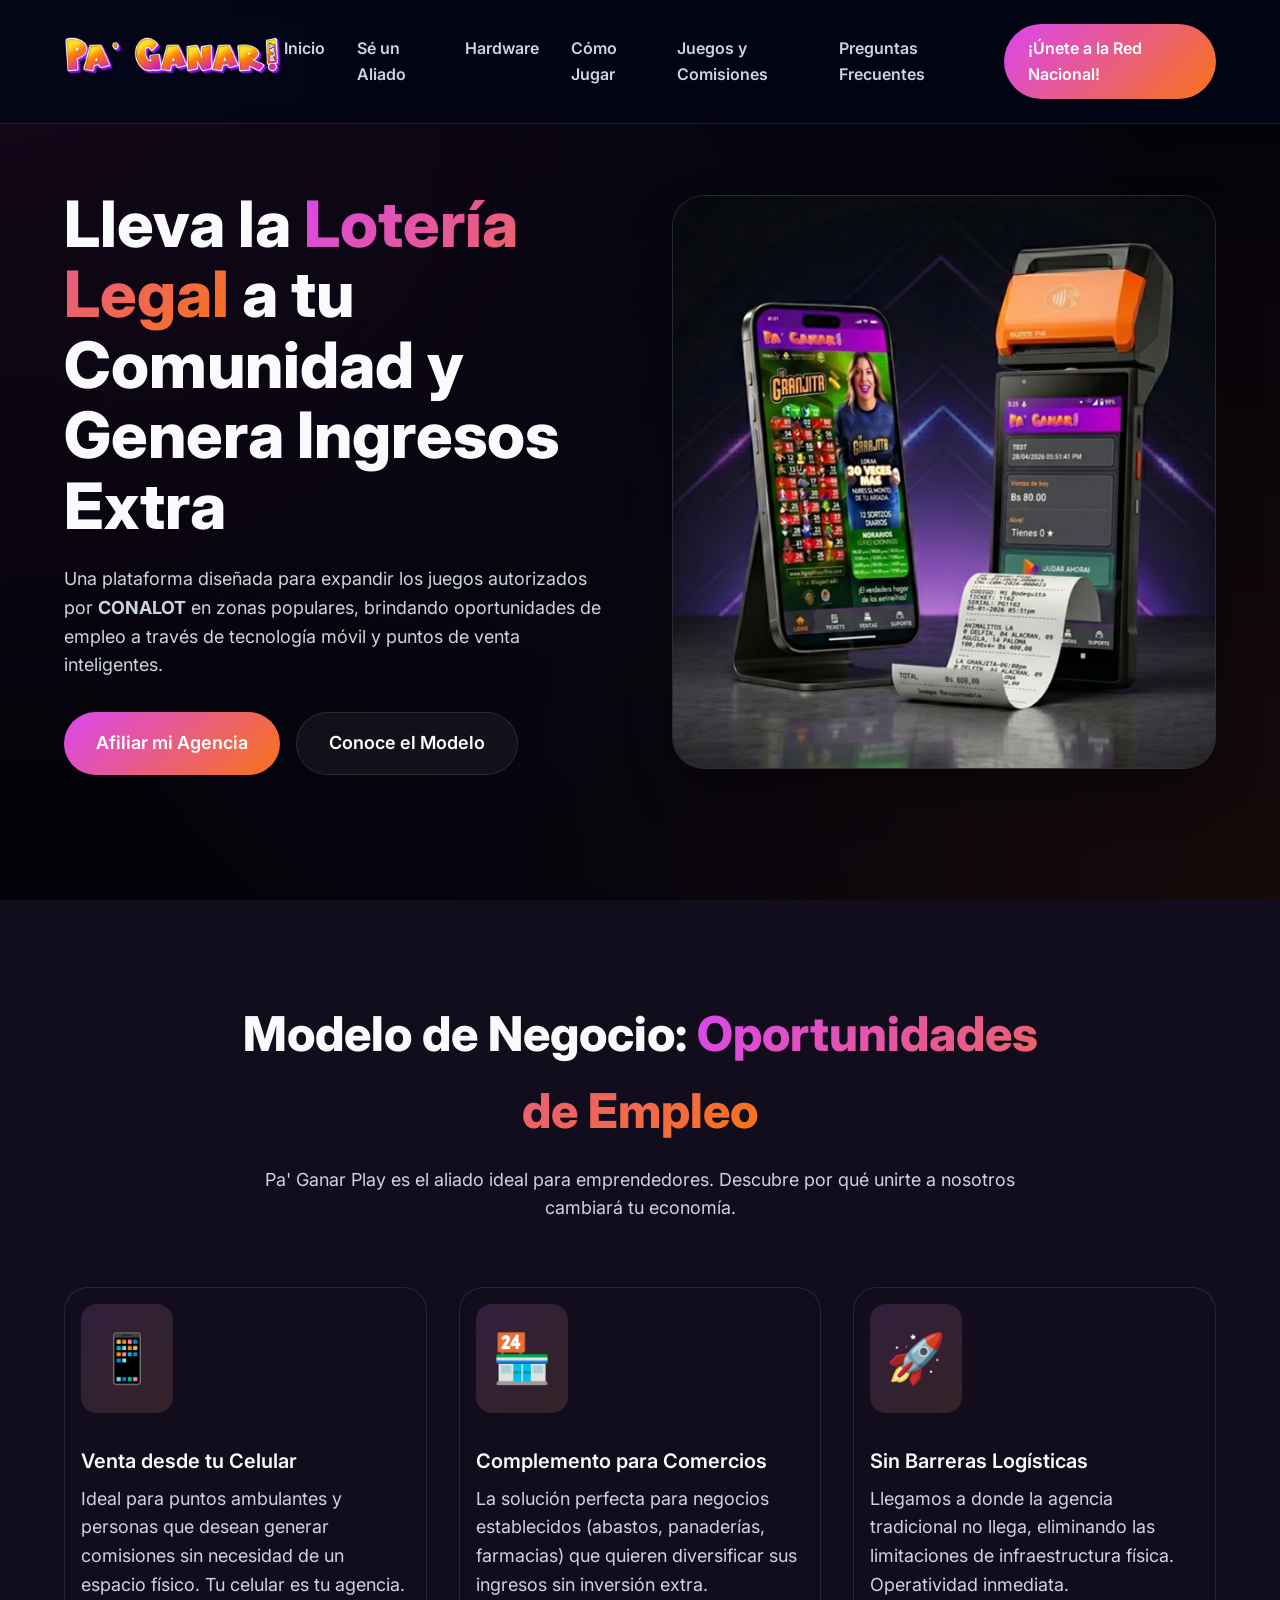
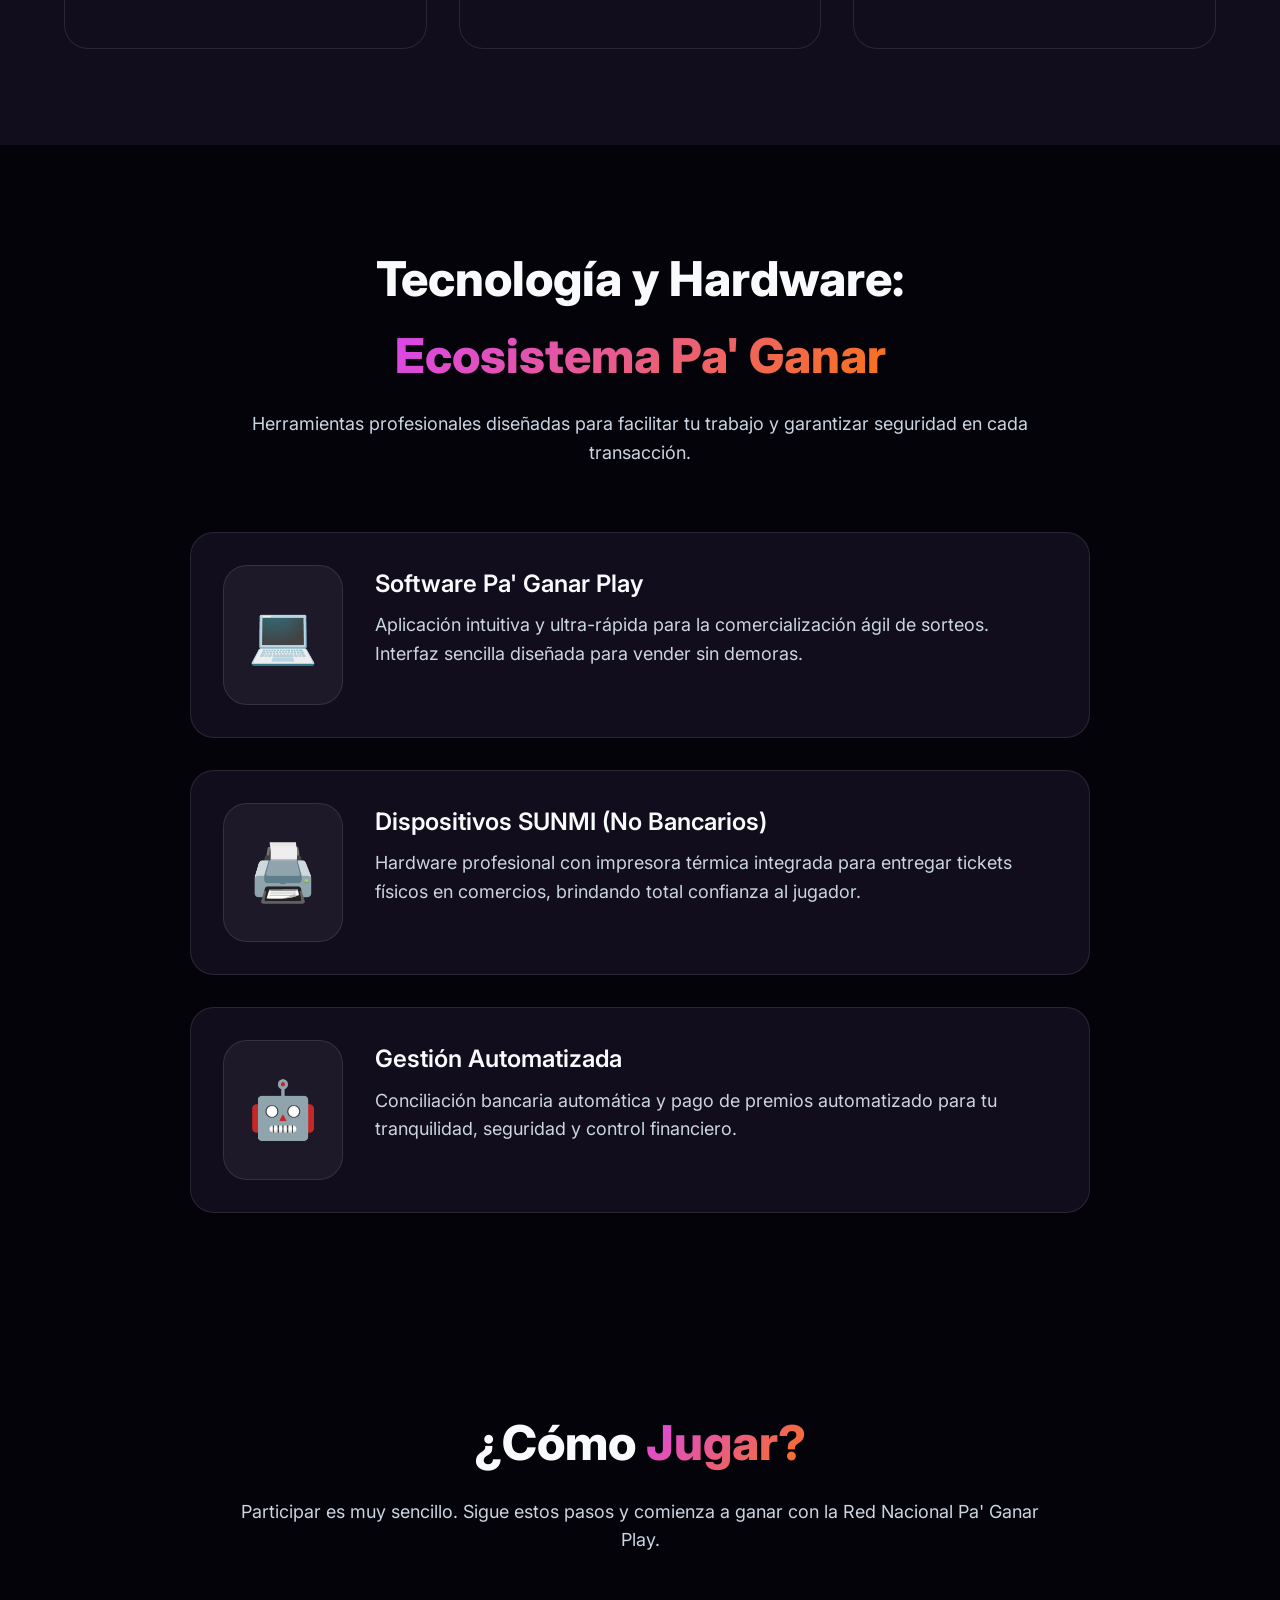
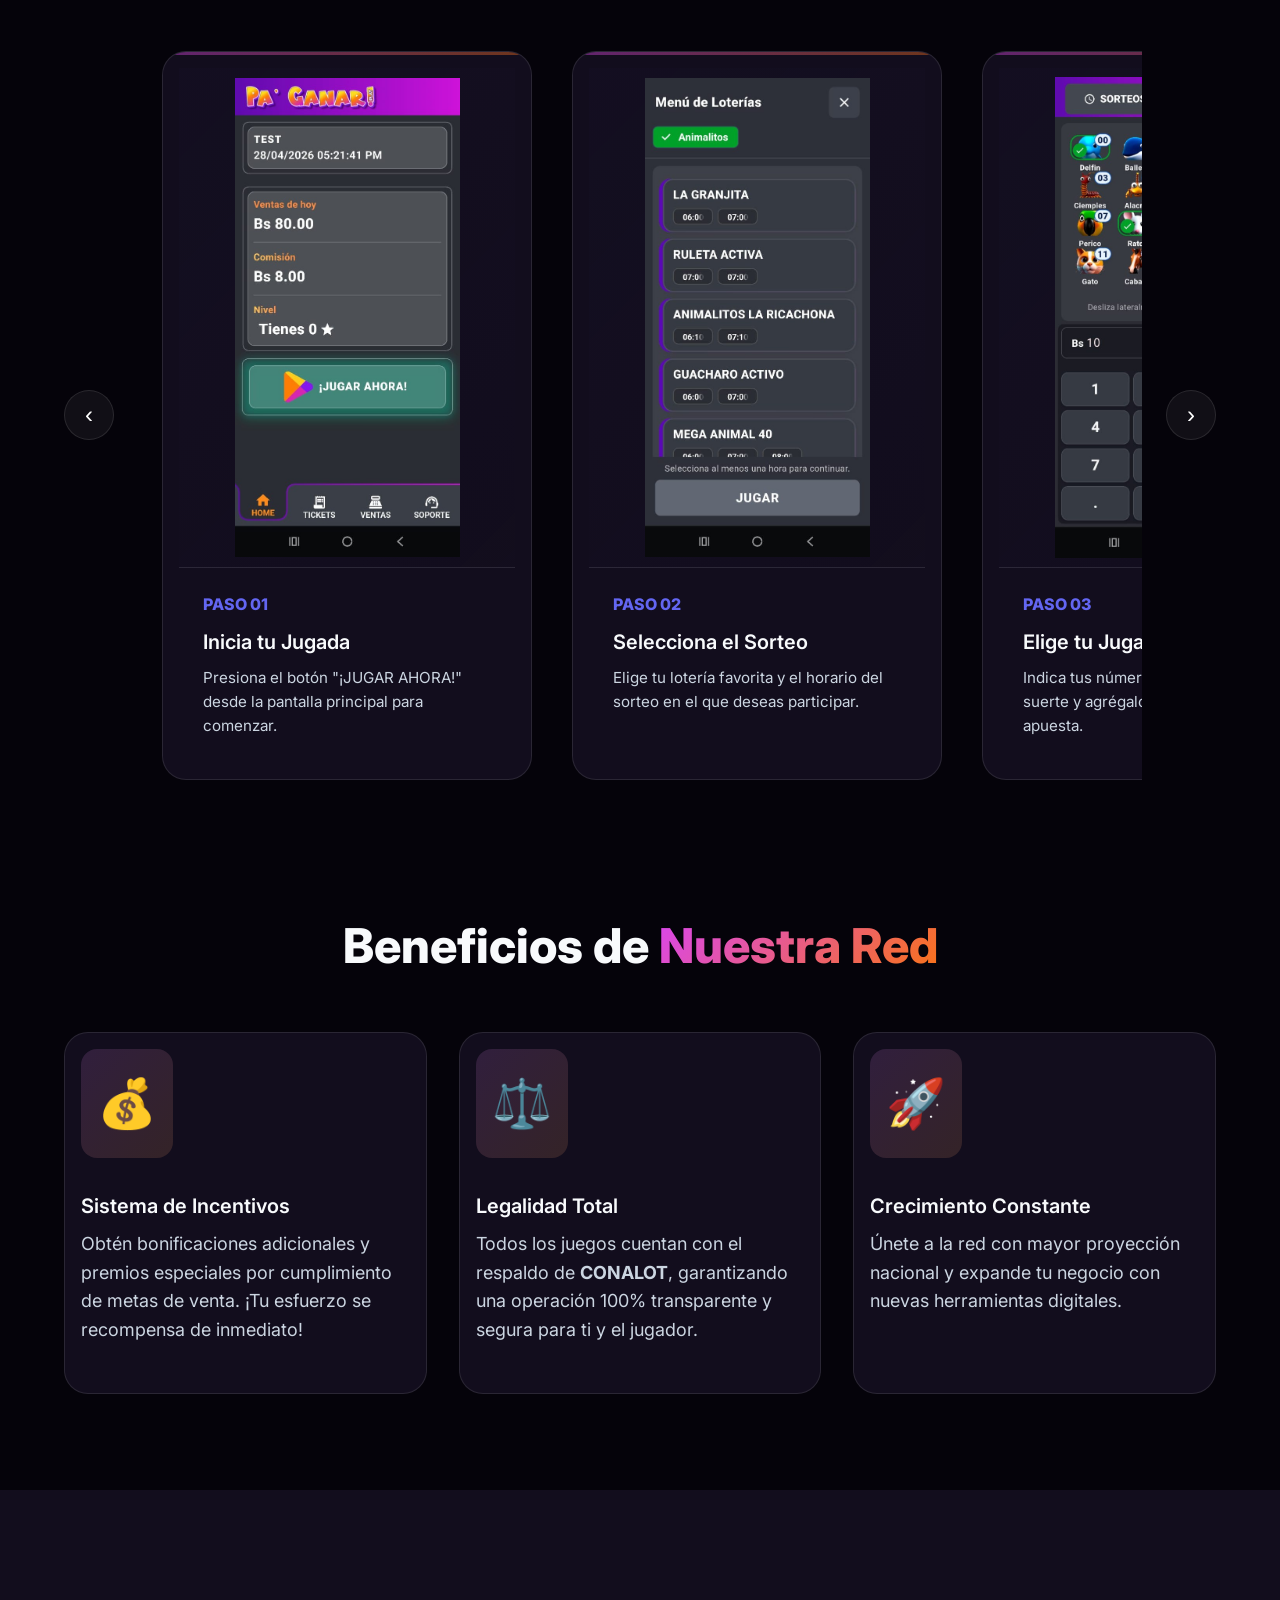
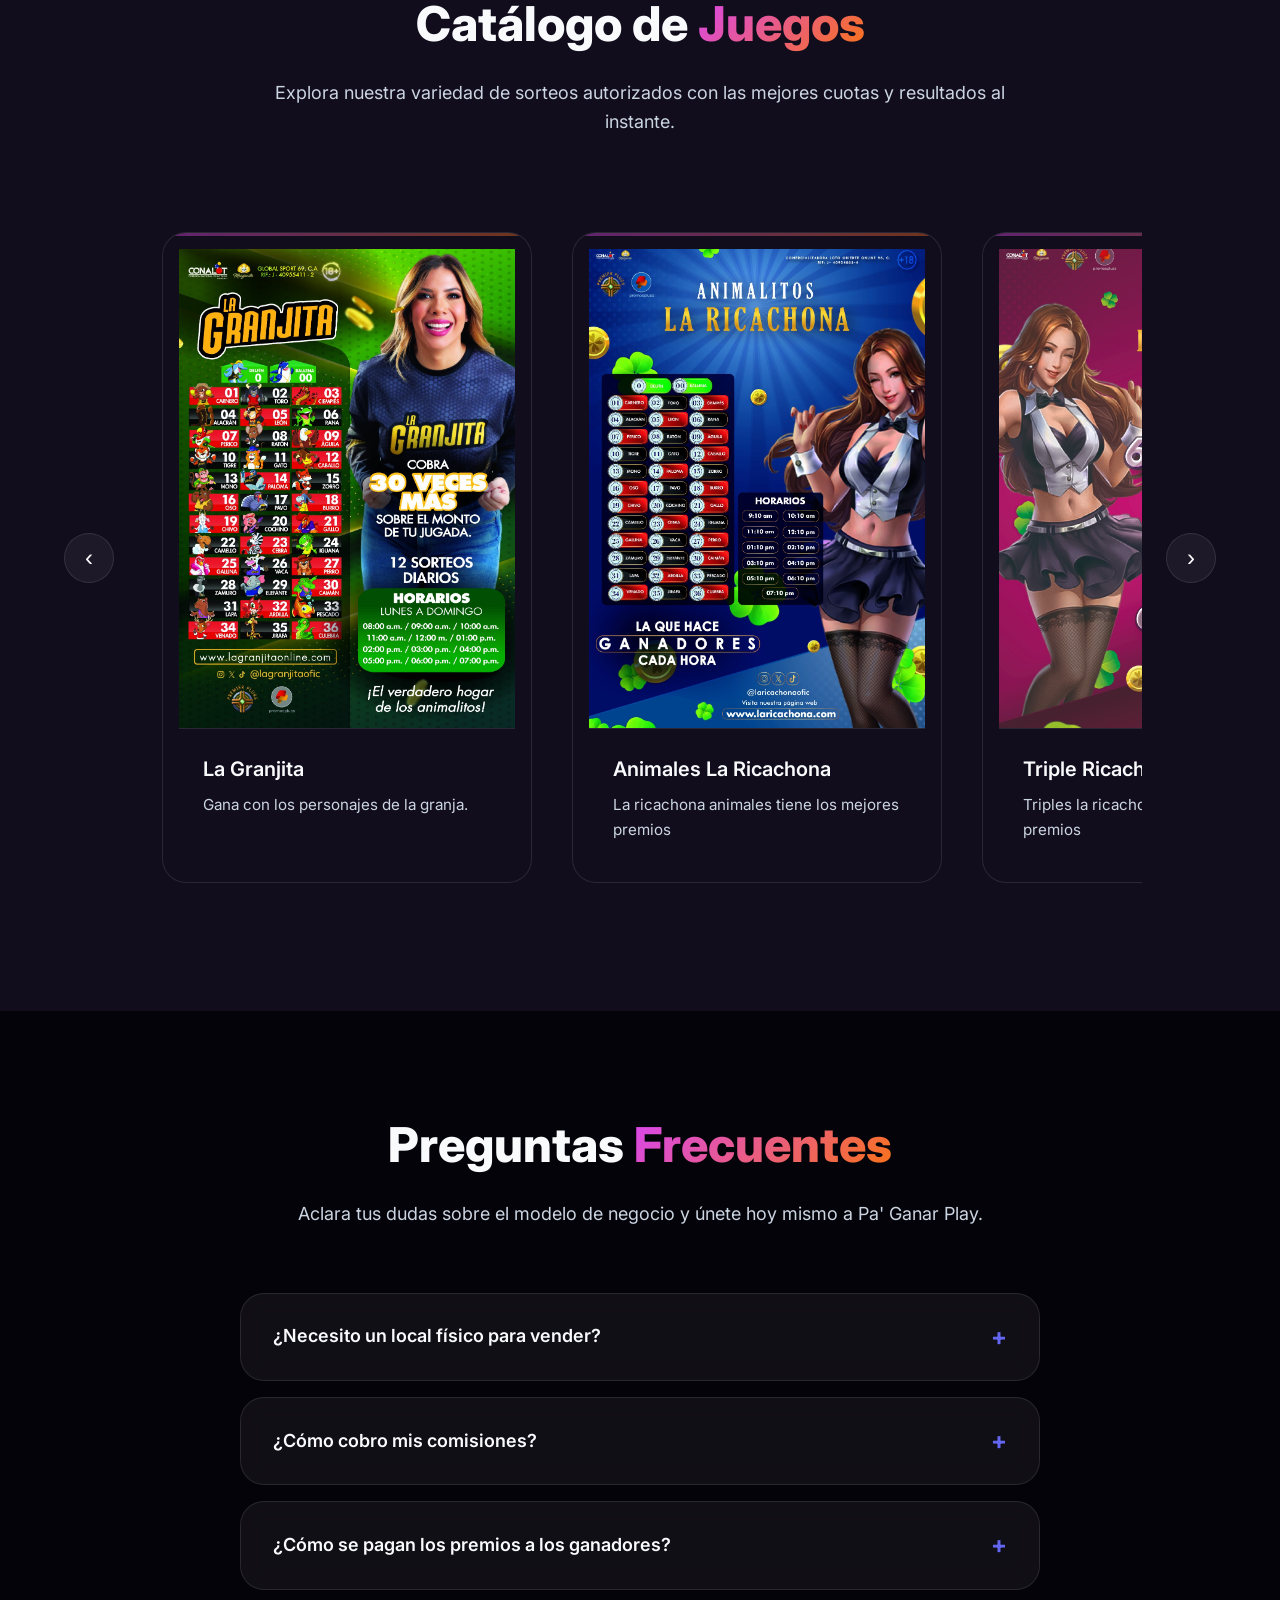
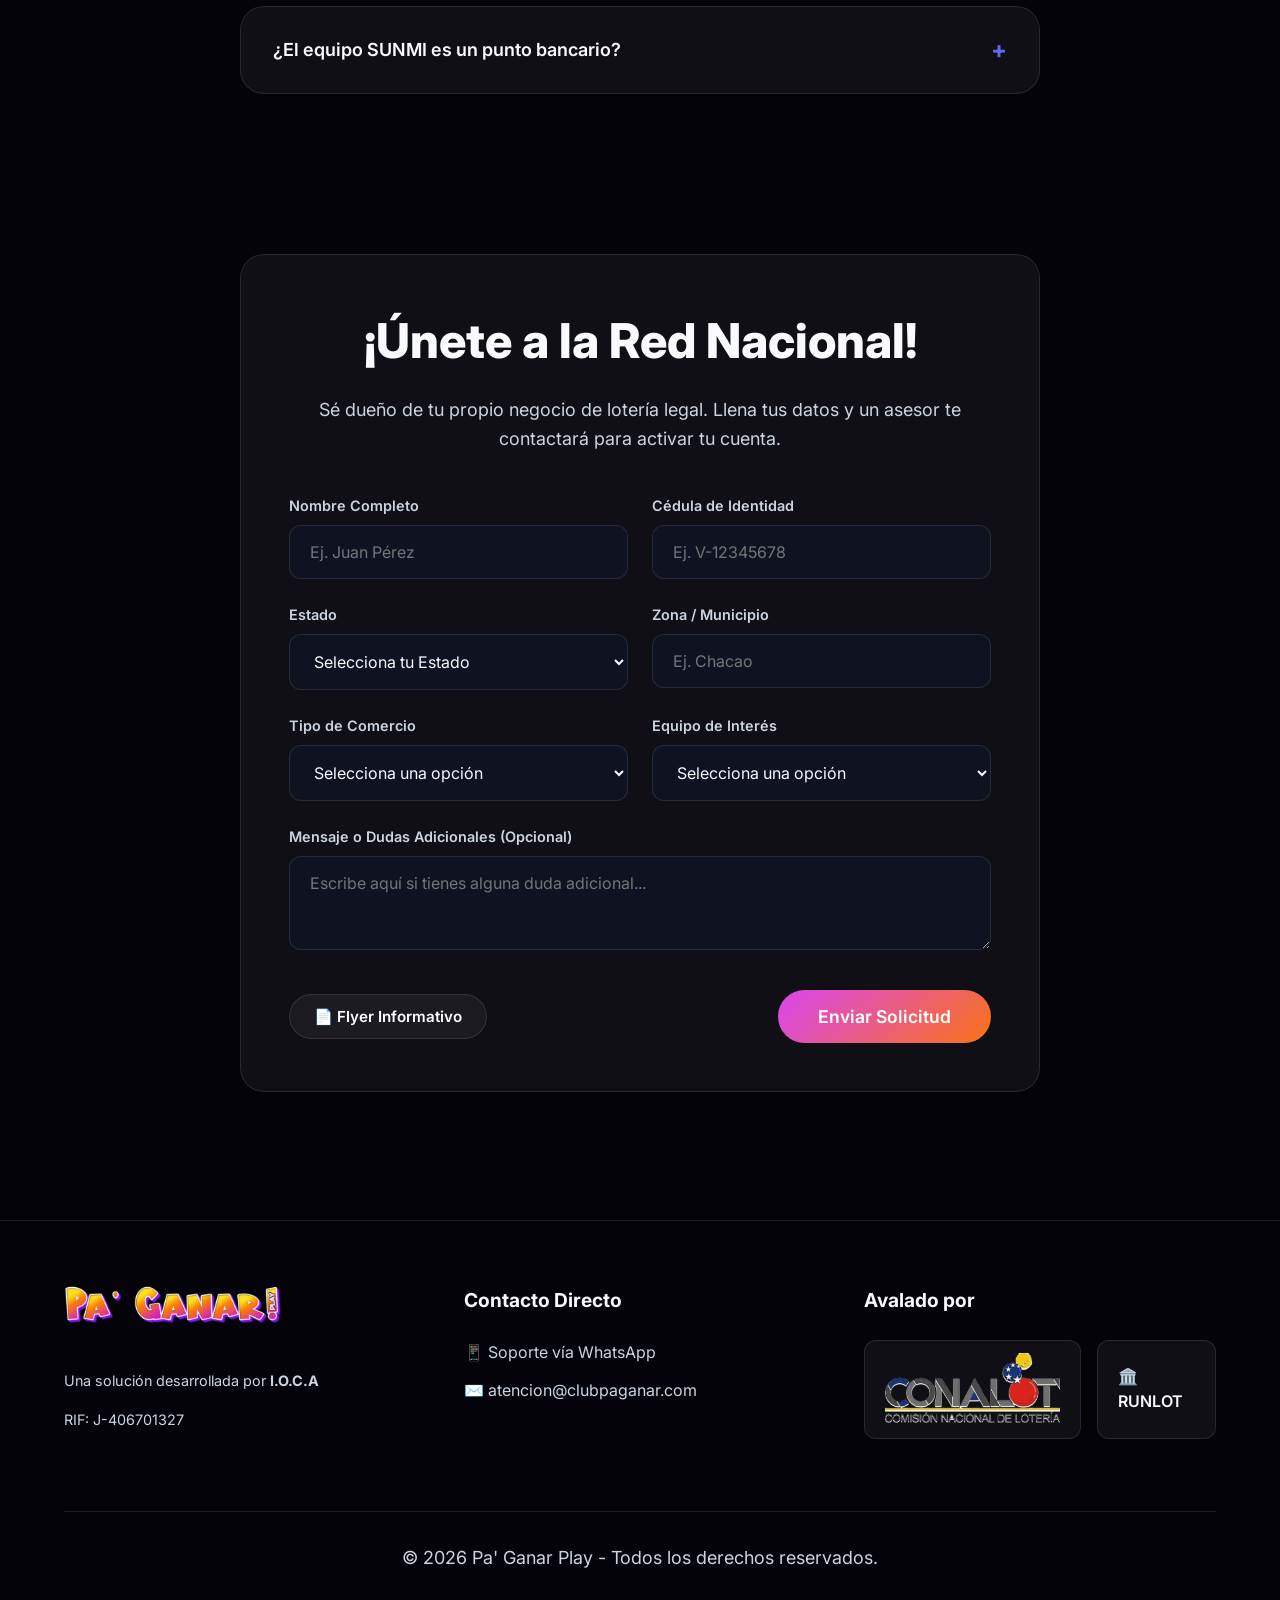
==== commit 63837d22: "Cambios gewnerales" ====
--- a/index.html
+++ b/index.html
@@ -388,13 +388,13 @@
                 <h4>Contacto Directo</h4>
                 <ul>
                     <li><a href="https://wa.me/580000000000" class="footer-link">📱 Soporte vía WhatsApp</a></li>
-                    <li><a href="mailto:soporte@paganar.com" class="footer-link">✉️ soporte@paganar.com</a></li>
+                    <li><a href="mailto:soporte@paganar.com" class="footer-link">✉️ atencion@clubpaganar.com</a></li>
                 </ul>
             </div>
             <div class="footer-trust">
                 <h4>Avalado por</h4>
                 <div class="trust-badges">
-                    <div class="badge">🛡️ CONALOT</div>
+                    <div class="badge"><img src="canalop2.png" alt="" class="img-legal"></div>
                     <div class="badge">🏛️ RUNLOT</div>
                 </div>
             </div>
--- a/home.css
+++ b/home.css
@@ -861,7 +861,10 @@
     justify-content: center;
   }
 }
-
+.img-legal {
+  width: 175px;
+  filter: drop-shadow(0px 1px 0px white);
+}
 @media (max-width: 480px) {
   h1 {
     font-size: 2.2rem;
